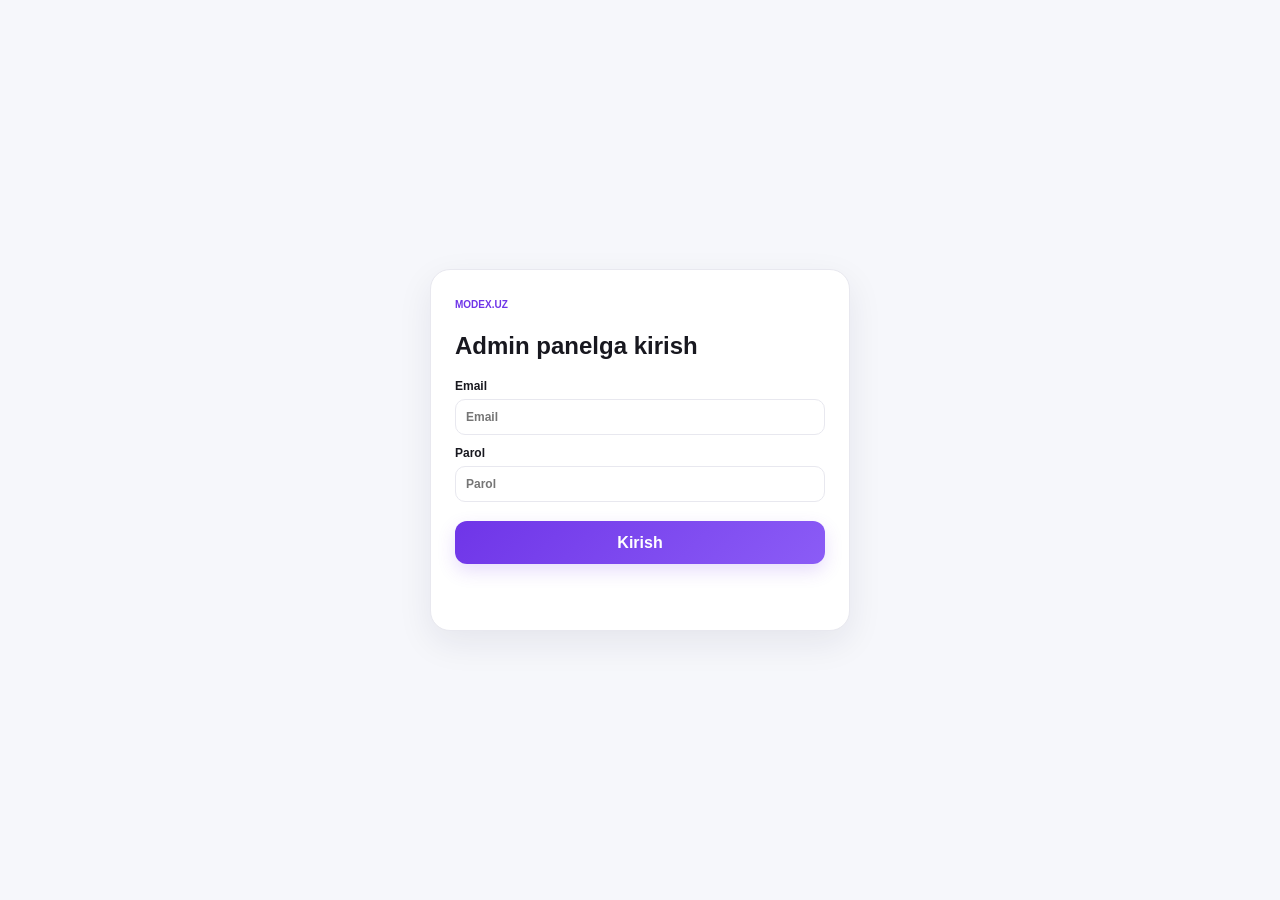
==== admin.html @ 1310eaa8 "Update admin.html" ====
<!doctype html>
<html lang="uz">

<head>
  <meta charset="utf-8">

  <meta
    name="viewport"
    content="width=device-width, initial-scale=1"
  >

  <title>MODEX.UZ — Admin Panel</title>

  <link
    rel="stylesheet"
    href="./style.css?v=20260814-1715"
  >
</head>


<body>

<!-- =====================================
     LOGIN
===================================== -->

<section
  id="loginView"
  class="login-wrap"
>

  <div class="login-box">

    <span class="market-category">
      MODEX.UZ
    </span>

    <h2>
      Admin panelga kirish
    </h2>


    <form id="loginForm">

      <label>
        Email

        <input
          id="email"
          type="email"
          autocomplete="email"
          placeholder="Email"
          required
        >
      </label>


      <label>
        Parol

        <input
          id="password"
          type="password"
          autocomplete="current-password"
          placeholder="Parol"
          required
        >
      </label>


      <button
        type="submit"
        class="main-btn full-btn"
      >
        Kirish
      </button>


      <p
        id="loginMessage"
        class="form-message"
      ></p>

    </form>

  </div>

</section>


<!-- =====================================
     ADMIN PANEL
===================================== -->

<section
  id="adminView"
  class="hidden"
>

  <div class="admin-shell">


    <!-- HEADER -->

    <div class="admin-head">

      <div>

        <span class="market-category">
          MODEX.UZ
        </span>

        <h1>
          Admin Panel
        </h1>

        <p id="adminEmail"></p>

      </div>


      <div class="admin-top-actions">

        <a
          href="./index.html"
          class="small-btn"
        >
          🏠 Sayt
        </a>


        <a
          href="./settings.html"
          class="small-btn"
        >
          ⚙️ Sozlamalar
        </a>


        <a
          href="./operator.html"
          class="small-btn"
        >
          👨‍💻 Operator
        </a>


        <button
          id="refreshAdminBtn"
          class="small-btn"
          type="button"
        >
          🔄 Yangilash
        </button>


        <button
          id="logoutBtn"
          class="small-btn"
          type="button"
        >
          Chiqish
        </button>

      </div>

    </div>


    <!-- =====================================
         ASOSIY STATISTIKA
    ===================================== -->

    <div class="stats-row">

      <div class="stat">

        <span>
          Mahsulotlar
        </span>

        <b id="aProducts">
          0
        </b>

      </div>


      <div class="stat">

        <span>
          Buyurtmalar
        </span>

        <b id="aOrders">
          0
        </b>

      </div>


      <div class="stat stat-danger">

        <span>
          Yangi
        </span>

        <b id="aNew">
          0
        </b>

      </div>


      <div class="stat">

        <span>
          Operatorlar
        </span>

        <b id="aOperators">
          0
        </b>

      </div>

    </div>


    <!-- =====================================
         BUYURTMA STATISTIKASI
    ===================================== -->

    <div class="admin-order-stats">

      <article class="order-stat-card">

        <span>
          📅 Bugungi
        </span>

        <strong id="todayOrdersCount">
          0
        </strong>

      </article>


      <article class="order-stat-card danger">

        <span>
          🔴 Yangi
        </span>

        <strong id="newOrdersCount">
          0
        </strong>

      </article>


      <article class="order-stat-card warning">

        <span>
          🟠 Gaplashildi
        </span>

        <strong id="talkedOrdersCount">
          0
        </strong>

      </article>


      <article class="order-stat-card info">

        <span>
          🔵 Tasdiqlandi
        </span>

        <strong id="confirmedOrdersCount">
          0
        </strong>

      </article>


      <article class="order-stat-card purple">

        <span>
          🟣 Yetkazishda
        </span>

        <strong id="deliveryOrdersCount">
          0
        </strong>

      </article>


      <article class="order-stat-card success">

        <span>
          🟢 Yakunlandi
        </span>

        <strong id="doneOrdersCount">
          0
        </strong>

      </article>

    </div>


    <!-- =====================================
         PRODUCT + OPERATOR
    ===================================== -->

    <div class="admin-grid">


      <!-- PRODUCT -->

      <section class="panel">

        <div class="panel-title">

          <div>

            <span class="market-category">
              KATALOG
            </span>

            <h2 id="productFormTitle">
              Mahsulot qo‘shish
            </h2>

          </div>

        </div>


        <form
          id="productForm"
          class="admin-form"
        >

          <input
            id="editProductId"
            type="hidden"
          >


          <label>
            Mahsulot nomi

            <input
              id="pName"
              type="text"
              required
              placeholder="Mahsulot nomi"
            >
          </label>


          <label>
            Kategoriya

            <input
              id="pCategory"
              type="text"
              required
              placeholder="Masalan: Bolalar kiyimi"
            >
          </label>


          <div class="admin-form-two">

            <label>
              Asosiy narx

              <input
                id="pPrice"
                type="number"
                min="0"
                required
                placeholder="199000"
              >
            </label>


            <label>
              Eski narx

              <input
                id="pOldPrice"
                type="number"
                min="0"
                placeholder="249000"
              >
            </label>

          </div>


          <div class="admin-form-two">

            <label>
              Chegirma %

              <input
                id="pDiscount"
                type="number"
                min="0"
                max="100"
                placeholder="20"
              >
            </label>


            <label>
              Omborda

              <input
                id="pStock"
                type="number"
                min="0"
                step="1"
                value="0"
                required
                placeholder="10"
              >
            </label>

          </div>


          <label>
            Tavsif

            <textarea
              id="pDesc"
              rows="5"
              placeholder="Mahsulot haqida..."
            ></textarea>
          </label>


          <label>
            Mahsulot rasmi

            <input
              id="pImage"
              type="file"
              accept="image/*"
            >
          </label>


          <div class="product-form-buttons">

            <button
              id="productSubmitBtn"
              type="submit"
              class="main-btn"
            >
              Mahsulot qo‘shish
            </button>


            <button
              id="cancelEditBtn"
              type="button"
              class="product-secondary-btn hidden"
            >
              Bekor qilish
            </button>

          </div>


          <p
            id="productMessage"
            class="form-message"
          ></p>

        </form>


        <div
          id="adminProducts"
          class="product-admin-list"
        ></div>

      </section>


      <!-- OPERATOR -->

      <section class="panel">

        <div class="panel-title">

          <div>

            <span class="market-category">
              XODIMLAR
            </span>

            <h2>
              Operatorlar
            </h2>

          </div>

        </div>


        <form
          id="operatorCreateForm"
          class="admin-form"
        >

          <label>
            Operator ismi

            <input
              id="opName"
              type="text"
              required
              placeholder="Operator ismi"
            >
          </label>


          <label>
            Email

            <input
              id="newOpEmail"
              type="email"
              required
              placeholder="operator@email.com"
            >
          </label>


          <label>
            Parol

            <input
              id="newOpPassword"
              type="password"
              minlength="6"
              required
              placeholder="Kamida 6 ta belgi"
            >
          </label>


          <button
            type="submit"
            class="main-btn"
          >
            Operator yaratish
          </button>


          <p
            id="operatorCreateMessage"
            class="form-message"
          ></p>

        </form>


        <div id="operatorsList"></div>

      </section>

    </div>


    <!-- =====================================
         BUYURTMALAR
    ===================================== -->

    <section class="panel wide-panel orders-panel">

      <div class="orders-panel-header">

        <div>

          <span class="market-category">
            BUYURTMALAR
          </span>

          <h2>
            Buyurtmalar boshqaruvi
          </h2>

        </div>


        <span
          id="visibleOrderCount"
          class="badge"
        >
          0 ta
        </span>

      </div>


      <!-- STATUS FILTER -->

      <div
        id="orderStatusFilters"
        class="order-status-filters"
      >

        <button
          class="order-filter-btn active"
          data-status="all"
          type="button"
        >
          Barchasi
        </button>


        <button
          class="order-filter-btn filter-new"
          data-status="new"
          type="button"
        >
          🔴 Yangi
        </button>


        <button
          class="order-filter-btn filter-talked"
          data-status="talked"
          type="button"
        >
          🟠 Gaplashildi
        </button>


        <button
          class="order-filter-btn filter-confirmed"
          data-status="confirmed"
          type="button"
        >
          🔵 Tasdiqlandi
        </button>


        <button
          class="order-filter-btn filter-delivery"
          data-status="delivery"
          type="button"
        >
          🟣 Yetkazishda
        </button>


        <button
          class="order-filter-btn filter-done"
          data-status="done"
          type="button"
        >
          🟢 Yakunlandi
        </button>


        <button
          class="order-filter-btn filter-cancelled"
          data-status="cancelled"
          type="button"
        >
          Bekor qilindi
        </button>

      </div>


      <!-- SEARCH -->

      <div class="admin-order-tools">

        <input
          id="adminOrderSearch"
          type="search"
          placeholder="Ism, telefon, mahsulot, rang, o‘lcham..."
        >


        <button
          id="clearOrderSearch"
          class="small-btn"
          type="button"
        >
          Tozalash
        </button>

      </div>


      <!-- DESKTOP TABLE -->

      <div class="table-wrap">

        <table class="orders-table">

          <thead>

            <tr>

              <th>ID</th>

              <th>Mijoz</th>

              <th>Telefon</th>

              <th>Mahsulot</th>

              <th>Soni</th>

              <th>O‘lcham</th>

              <th>Rang</th>

              <th>Status</th>

              <th>Amal</th>

            </tr>

          </thead>


          <tbody id="ordersBody"></tbody>

        </table>

      </div>


      <p
        id="ordersMessage"
        class="form-message"
      ></p>

    </section>


    <!-- MOBILE BUYURTMALAR -->

    <section
      id="mobileOrders"
      class="mobile-orders"
    ></section>


    <!-- =====================================
         SUPPORT
    ===================================== -->

    <section class="panel wide-panel">

      <div class="panel-title">

        <div>

          <span class="market-category">
            YORDAM
          </span>

          <h2>
            Yordam murojaatlari
          </h2>

        </div>

      </div>


      <div
        id="adminSupportList"
        class="support-list"
      ></div>

    </section>


  </div>

</section>


<!-- =====================================
     SCRIPT
===================================== -->

<script src="./config.js?v=20260814-1715"></script>

<script src="./admin.js?v=20260814-1715"></script>

</body>
</html>
---- style.css ----
:root{
  --bg:#f6f7fb;
  --panel:#ffffff;
  --text:#18181f;
  --muted:#747480;
  --line:#e8e8ef;

  --brand:#6f35e8;
  --brand2:#8b5cf6;
  --brandDark:#5627c7;
  --soft:#f2edff;

  --success:#16835a;
  --danger:#d6455d;
  --warning:#d97913;

  --radius:18px;
  --shadow:0 12px 35px rgba(30,25,60,.08);
  --shadowSmall:0 5px 18px rgba(30,25,60,.05);
}

*{
  box-sizing:border-box;
}

html{
  scroll-behavior:smooth;
}

body{
  margin:0;
  font-family:Inter,Arial,Helvetica,sans-serif;
  background:var(--bg);
  color:var(--text);
}

a{
  color:inherit;
  text-decoration:none;
}

button,
input,
select,
textarea{
  font:inherit;
}

button{
  cursor:pointer;
}

button:disabled{
  cursor:not-allowed;
  opacity:.55;
}

img{
  max-width:100%;
}

.hidden{
  display:none!important;
}


/* =========================
   HEADER
========================= */

.market-header{
  position:sticky;
  top:0;
  z-index:200;
  background:rgba(255,255,255,.96);
  backdrop-filter:blur(15px);
  border-bottom:1px solid var(--line);
}

.header-inner{
  max-width:1280px;
  margin:auto;
  padding:10px 20px;
  display:grid;
  grid-template-columns:auto auto 1fr auto;
  align-items:center;
  gap:12px;
}

.brand{
  display:flex;
  align-items:center;
  gap:6px;
  white-space:nowrap;
}

.brand-mini{
  font-size:8px;
  font-weight:700;
  color:#8b8b95;
  letter-spacing:.3px;
}

.brand-main{
  font-size:25px;
  font-weight:950;
  letter-spacing:-1.2px;
}

.brand-uz{
  color:var(--brand);
}

.catalog-btn{
  min-height:45px;
  padding:0 16px;
  border:0;
  border-radius:13px;
  background:var(--soft);
  color:var(--brand);
  font-weight:900;
}

.catalog-btn:hover{
  background:#e8dfff;
}

.header-search{
  height:47px;
  display:flex;
  align-items:center;
  overflow:hidden;
  border:1px solid var(--line);
  border-radius:14px;
  background:#f8f8fb;
}

.header-search:focus-within{
  border-color:#bfa8fa;
  box-shadow:0 0 0 4px rgba(111,53,232,.08);
}

.header-search input{
  flex:1;
  height:100%;
  padding:0 15px;
  border:0;
  outline:0;
  background:transparent;
}

.header-search button{
  width:52px;
  height:100%;
  border:0;
  background:transparent;
}

.header-buttons{
  display:flex;
  gap:5px;
}

.header-btn{
  min-height:44px;
  padding:7px 10px;
  display:flex;
  align-items:center;
  gap:5px;
  border:0;
  border-radius:12px;
  background:transparent;
  font-weight:750;
}

.header-btn:hover{
  background:#f3f2f8;
}

.header-btn b{
  min-width:19px;
  height:19px;
  display:grid;
  place-items:center;
  border-radius:50%;
  background:var(--brand);
  color:#fff;
  font-size:10px;
}

.mobile-search{
  display:none;
}


/* =========================
   MAIN
========================= */

main{
  max-width:1280px;
  margin:auto;
  padding:24px 20px 80px;
}


/* =========================
   HERO
========================= */

.market-hero{
  display:grid;
  grid-template-columns:2fr .8fr;
  gap:16px;
}

.hero-main{
  min-height:360px;
  padding:44px;
  position:relative;
  overflow:hidden;
  display:flex;
  align-items:center;
  border-radius:28px;
  color:#fff;
  background:
    radial-gradient(circle at 85% 15%,rgba(255,255,255,.2),transparent 25%),
    linear-gradient(135deg,#6632df,#8c5cf6);
  box-shadow:var(--shadow);
}

.hero-main::after{
  content:"";
  position:absolute;
  right:-80px;
  bottom:-100px;
  width:250px;
  height:250px;
  border-radius:50%;
  border:1px solid rgba(255,255,255,.2);
  box-shadow:
    0 0 0 35px rgba(255,255,255,.04),
    0 0 0 75px rgba(255,255,255,.02);
}

.hero-text{
  max-width:680px;
  position:relative;
  z-index:2;
}

.hero-label{
  display:inline-block;
  padding:7px 10px;
  border:1px solid rgba(255,255,255,.2);
  border-radius:999px;
  background:rgba(255,255,255,.13);
  font-size:10px;
  font-weight:900;
  letter-spacing:1.4px;
}

.hero-text h1{
  margin:16px 0 15px;
  font-size:clamp(40px,5vw,68px);
  line-height:1;
  letter-spacing:-2px;
}

.hero-text p{
  max-width:590px;
  font-size:16px;
  line-height:1.6;
  color:#eee9ff;
}

.hero-button{
  display:inline-flex;
  align-items:center;
  justify-content:center;
  min-height:48px;
  margin-top:8px;
  padding:0 20px;
  border-radius:13px;
  background:#fff;
  color:var(--brand);
  font-weight:900;
}

.hero-side{
  min-height:360px;
  padding:26px;
  display:flex;
  flex-direction:column;
  justify-content:flex-end;
  border:1px solid var(--line);
  border-radius:28px;
  background:#fff;
  box-shadow:var(--shadowSmall);
}

.hero-side>span{
  margin-bottom:auto;
  color:var(--brand);
  font-size:10px;
  font-weight:900;
  letter-spacing:1.4px;
}

.hero-side strong{
  font-size:28px;
  line-height:1.1;
}

.hero-side p{
  color:var(--muted);
  line-height:1.5;
}


/* =========================
   SECTIONS
========================= */

.market-section{
  padding-top:44px;
}

.section-title{
  margin-bottom:17px;
  display:flex;
  align-items:center;
  justify-content:space-between;
  gap:10px;
}

.section-title h2{
  margin:0;
  font-size:30px;
  letter-spacing:-1px;
}

.text-btn{
  border:0;
  background:transparent;
  color:var(--brand);
  font-weight:900;
}

.product-count{
  color:var(--muted);
  font-size:13px;
}


/* =========================
   CATEGORIES
========================= */

.category-grid{
  display:grid;
  grid-template-columns:repeat(6,1fr);
  gap:11px;
}

.category-card{
  min-height:112px;
  padding:15px;
  display:flex;
  flex-direction:column;
  justify-content:space-between;
  align-items:flex-start;
  border:1px solid var(--line);
  border-radius:17px;
  background:#fff;
  box-shadow:var(--shadowSmall);
  transition:.2s;
}

.category-card:hover{
  transform:translateY(-3px);
  border-color:#d7c8fa;
}

.category-icon{
  width:42px;
  height:42px;
  display:grid;
  place-items:center;
  border-radius:12px;
  background:var(--soft);
  font-size:20px;
}

.category-card strong{
  font-size:13px;
}


/* =========================
   FILTER
========================= */

.filter-section{
  padding-top:22px;
}

.filter-row{
  display:flex;
  flex-wrap:wrap;
  gap:9px;
}

.filter-row select{
  min-height:43px;
  padding:0 14px;
  border:1px solid var(--line);
  border-radius:12px;
  background:#fff;
  outline:none;
}


/* =========================
   PRODUCT CARDS
========================= */

.market-products{
  display:grid;
  grid-template-columns:repeat(5,1fr);
  gap:14px;
}

.market-product-card{
  min-width:0;
  overflow:hidden;
  border:1px solid var(--line);
  border-radius:18px;
  background:#fff;
  box-shadow:var(--shadowSmall);
  transition:.22s;
}

.market-product-card:hover{
  transform:translateY(-4px);
  box-shadow:var(--shadow);
}

.product-image-box{
  position:relative;
  overflow:hidden;
  background:#efeff3;
}

.product-image-box img{
  display:block;
  width:100%;
  aspect-ratio:3/4;
  object-fit:cover;
  transition:.3s;
}

.market-product-card:hover .product-image-box img{
  transform:scale(1.02);
}

.favorite-button{
  position:absolute;
  top:9px;
  right:9px;
  width:37px;
  height:37px;
  display:grid;
  place-items:center;
  border:1px solid rgba(230,230,235,.9);
  border-radius:50%;
  background:rgba(255,255,255,.94);
  font-size:20px;
  box-shadow:0 4px 12px rgba(0,0,0,.07);
}

.favorite-active{
  color:#da315d;
}

.market-product-info{
  padding:12px;
  display:flex;
  flex-direction:column;
  gap:7px;
}

.market-category{
  color:var(--brand);
  font-size:10px;
  font-weight:900;
  text-transform:uppercase;
}

.market-product-title{
  min-height:38px;
  font-size:14px;
  font-weight:700;
  line-height:1.35;
}

.market-description{
  min-height:31px;
  margin:0;
  color:var(--muted);
  font-size:11px;
  line-height:1.45;
}

.market-price{
  font-size:19px;
  font-weight:950;
}

.old-price{
  color:#96969f;
  font-size:12px;
  text-decoration:line-through;
}

.discount-badge{
  display:inline-flex;
  align-items:center;
  justify-content:center;
  width:max-content;
  padding:5px 8px;
  border-radius:999px;
  background:#ffedf2;
  color:#d92f5c;
  font-size:10px;
  font-weight:900;
}

.product-stock{
  min-height:17px;
}

.stock-available{
  color:var(--success);
}

.stock-low{
  color:var(--warning);
}

.stock-out{
  color:var(--danger);
}

.market-card-buttons{
  display:grid;
  grid-template-columns:1fr 43px;
  gap:7px;
}

.main-btn{
  min-height:43px;
  padding:0 14px;
  border:0;
  border-radius:12px;
  background:linear-gradient(135deg,var(--brand),var(--brand2));
  color:#fff;
  font-weight:900;
  box-shadow:0 7px 18px rgba(111,53,232,.17);
}

.main-btn:hover{
  background:linear-gradient(135deg,var(--brandDark),var(--brand));
}

.cart-circle{
  width:43px;
  height:43px;
  border:1px solid var(--line);
  border-radius:12px;
  background:#fff;
}

.cart-circle:hover{
  background:var(--soft);
}

.copy-product-link{
  min-height:34px;
  border:0;
  border-radius:10px;
  background:#f5f4f9;
  color:#64646d;
  font-size:11px;
}

.empty-state{
  padding:45px;
  text-align:center;
  color:var(--muted);
}


/* =========================
   ADVANTAGES
========================= */

.advantages{
  padding-top:50px;
  display:grid;
  grid-template-columns:repeat(4,1fr);
  gap:11px;
}

.advantages article{
  padding:18px;
  border:1px solid var(--line);
  border-radius:17px;
  background:#fff;
  box-shadow:var(--shadowSmall);
}

.adv-icon{
  width:42px;
  height:42px;
  margin-bottom:10px;
  display:grid;
  place-items:center;
  border-radius:12px;
  background:var(--soft);
  font-size:20px;
}

.advantages span{
  color:var(--muted);
  font-size:12px;
}


/* =========================
   SUPPORT
========================= */

.support-section{
  margin-top:50px;
  padding:35px;
  display:grid;
  grid-template-columns:1fr 1fr;
  gap:30px;
  border-radius:25px;
  background:
    radial-gradient(circle at 80% 20%,rgba(139,92,246,.22),transparent 30%),
    #18171f;
  color:#fff;
  box-shadow:var(--shadow);
}

.support-info>span{
  color:#cdbdff;
  font-size:10px;
  font-weight:900;
  letter-spacing:1.3px;
}

.support-info h2{
  margin:10px 0;
  font-size:38px;
}

.support-info p{
  color:#babac3;
  line-height:1.6;
}

.support-form{
  display:grid;
  gap:10px;
}

.support-form input,
.support-form textarea{
  width:100%;
  padding:12px;
  border:1px solid #3c3945;
  border-radius:12px;
  background:rgba(255,255,255,.06);
  color:#fff;
  outline:none;
}

.support-form textarea{
  min-height:110px;
  resize:vertical;
}


/* =========================
   FOOTER
========================= */

footer{
  max-width:1280px;
  margin:auto;
  padding:28px 20px 90px;
  display:flex;
  justify-content:space-between;
  gap:15px;
  border-top:1px solid var(--line);
  color:var(--muted);
  font-size:13px;
}


/* =========================
   DIALOG
========================= */

dialog{
  width:min(470px,calc(100% - 24px));
  padding:0;
  border:0;
  border-radius:21px;
  box-shadow:0 25px 70px rgba(0,0,0,.22);
}

dialog::backdrop{
  background:rgba(20,18,27,.55);
  backdrop-filter:blur(4px);
}

.order-modal{
  position:relative;
  padding:26px;
  background:#fff;
}

.modal-close{
  position:absolute;
  top:13px;
  right:13px;
  width:36px;
  height:36px;
  border:0;
  border-radius:50%;
  background:#f2f2f5;
  font-size:20px;
}

.modal-label{
  color:var(--brand);
  font-size:10px;
  font-weight:900;
  letter-spacing:1.3px;
}

.order-modal label{
  display:block;
  margin:10px 0;
  font-size:12px;
  font-weight:850;
}

.order-modal input{
  width:100%;
  min-height:44px;
  margin-top:6px;
  padding:0 12px;
  border:1px solid var(--line);
  border-radius:11px;
  outline:none;
}

.full-btn{
  width:100%;
  margin-top:8px;
}

.form-message{
  min-height:18px;
  font-size:12px;
  font-weight:750;
}

.success{
  color:var(--success);
}

.error{
  color:var(--danger);
}


/* =========================
   DRAWERS
========================= */

.drawer-overlay{
  position:fixed;
  inset:0;
  z-index:390;
  background:rgba(20,18,28,.4);
}

.market-drawer{
  position:fixed;
  top:0;
  right:0;
  z-index:400;
  width:min(420px,100%);
  height:100vh;
  padding:21px;
  overflow:auto;
  background:#fff;
  box-shadow:-20px 0 60px rgba(0,0,0,.14);
}

.drawer-header{
  margin-bottom:18px;
  display:flex;
  align-items:flex-start;
  justify-content:space-between;
}

.drawer-header h2{
  margin:4px 0 0;
}

.drawer-header span{
  color:var(--brand);
  font-size:10px;
  font-weight:900;
}

.drawer-close{
  width:38px;
  height:38px;
  border:0;
  border-radius:50%;
  background:#f2f2f5;
}

.drawer-product{
  padding:12px 0;
  display:grid;
  grid-template-columns:68px 1fr auto;
  gap:10px;
  border-bottom:1px solid var(--line);
}

.drawer-product img{
  width:68px;
  height:85px;
  object-fit:cover;
  border-radius:9px;
}

.drawer-product-info{
  display:flex;
  flex-direction:column;
  gap:6px;
}

.drawer-product-info span{
  color:var(--muted);
  font-size:12px;
}

.quantity-buttons{
  display:flex;
  align-items:center;
  gap:7px;
}

.quantity-buttons button,
.remove-cart,
.remove-favorite{
  min-width:30px;
  min-height:30px;
  border:1px solid var(--line);
  border-radius:8px;
  background:#fff;
}

.drawer-total{
  margin-top:18px;
  display:flex;
  justify-content:space-between;
  font-size:18px;
}

.drawer-open-product{
  color:var(--brand);
  font-size:12px;
  font-weight:900;
}

.drawer-empty{
  padding:30px 0;
  text-align:center;
  color:var(--muted);
}


/* =========================
   PRODUCT PAGE
========================= */

.product-page{
  display:grid;
  grid-template-columns:minmax(290px,420px) 1fr;
  gap:28px;
  align-items:start;
}

.product-page-image{
  width:100%;
  max-width:420px;
  padding:10px;
  border:1px solid var(--line);
  border-radius:20px;
  background:#fff;
  box-shadow:var(--shadowSmall);
}

.product-page-image img{
  display:block;
  width:100%;
  max-height:500px;
  aspect-ratio:3/4;
  object-fit:cover;
  border-radius:14px;
}

.product-page-info{
  padding:26px;
  border:1px solid var(--line);
  border-radius:20px;
  background:#fff;
  box-shadow:var(--shadowSmall);
}

.product-page-info h1{
  margin:8px 0 13px;
  font-size:clamp(27px,4vw,42px);
  line-height:1.08;
}

.product-page-price{
  margin:8px 0 15px;
  font-size:31px;
  font-weight:950;
}

.product-page-description{
  margin-bottom:20px;
  color:var(--muted);
  line-height:1.6;
}

.product-options{
  margin:20px 0;
  display:grid;
  grid-template-columns:1fr 1fr 110px;
  gap:10px;
}

.product-options label{
  font-size:12px;
  font-weight:850;
}

.product-options input{
  width:100%;
  min-height:44px;
  margin-top:6px;
  padding:0 12px;
  border:1px solid var(--line);
  border-radius:11px;
  outline:none;
}

.product-page-actions{
  display:grid;
  grid-template-columns:1.2fr 1fr;
  gap:9px;
}

.product-secondary-btn{
  min-height:45px;
  border:1px solid var(--line);
  border-radius:11px;
  background:#fff;
  font-weight:800;
}

.product-secondary-btn:hover{
  background:var(--soft);
}

.product-delivery-box{
  margin-top:22px;
  display:grid;
  gap:9px;
}

.product-delivery-box>div{
  padding:13px;
  display:flex;
  gap:11px;
  border:1px solid var(--line);
  border-radius:13px;
  background:#fafafd;
}

.product-delivery-box p{
  margin:4px 0 0;
  color:var(--muted);
  font-size:12px;
}

.mobile-product-bar{
  display:none;
}


/* =========================
   LOGIN
========================= */

.login-wrap{
  min-height:100vh;
  display:grid;
  place-items:center;
  padding:20px;
}

.login-box{
  width:min(420px,100%);
  padding:24px;
  border:1px solid var(--line);
  border-radius:20px;
  background:#fff;
  box-shadow:var(--shadow);
}

.login-box label,
.admin-form label{
  display:block;
  margin-bottom:11px;
  font-size:12px;
  font-weight:800;
}

.login-box input,
.admin-form input,
.admin-form textarea,
.admin-form select{
  width:100%;
  margin-top:6px;
  padding:10px;
  border:1px solid var(--line);
  border-radius:10px;
  background:#fff;
}


/* =========================
   ADMIN GENERAL
========================= */

.admin-shell{
  max-width:1380px;
  margin:auto;
  padding:26px 20px 80px;
}

.admin-head{
  display:flex;
  align-items:center;
  justify-content:space-between;
  gap:20px;
  padding:18px 20px;
  margin-bottom:16px;
  border:1px solid var(--line);
  border-radius:20px;
  background:#fff;
  box-shadow:var(--shadowSmall);
}

.admin-head h1{
  margin:4px 0;
  font-size:30px;
}

.admin-head p{
  margin:0;
  color:var(--muted);
  font-size:12px;
}

.admin-top-actions{
  display:flex;
  flex-wrap:wrap;
  gap:8px;
}

.small-btn{
  display:inline-flex;
  align-items:center;
  justify-content:center;
  min-height:36px;
  padding:6px 10px;
  border:1px solid var(--line);
  border-radius:9px;
  background:#fff;
  color:var(--text);
}

.admin-top-actions .small-btn{
  min-height:40px;
  padding:0 13px;
  border-radius:11px;
  font-weight:800;
  transition:.2s;
}

.admin-top-actions .small-btn:hover{
  transform:translateY(-1px);
  background:var(--soft);
  border-color:#d7c8fa;
}


/* =========================
   ADMIN STATS
========================= */

.stats-row{
  display:grid;
  grid-template-columns:repeat(4,1fr);
  gap:12px;
  margin:16px 0;
}

.stat{
  min-height:100px;
  padding:18px;
  display:flex;
  flex-direction:column;
  justify-content:space-between;
  border:1px solid var(--line);
  border-radius:17px;
  background:#fff;
  box-shadow:var(--shadowSmall);
}

.stat span{
  color:var(--muted);
  font-size:12px;
  font-weight:700;
}

.stat b{
  font-size:32px;
  line-height:1;
}

.stat-danger{
  background:#fff8f8;
  border-color:#ffdada;
}

.stat-danger b{
  color:#d83c4e;
}


/* =========================
   ORDER STAT CARDS
========================= */

.admin-order-stats{
  display:grid;
  grid-template-columns:repeat(6,1fr);
  gap:10px;
  margin:14px 0 22px;
}

.order-stat-card{
  min-height:94px;
  padding:15px;
  display:flex;
  flex-direction:column;
  justify-content:space-between;
  border:1px solid var(--line);
  border-radius:16px;
  background:#fff;
  box-shadow:var(--shadowSmall);
}

.order-stat-card span{
  font-size:11px;
  color:var(--muted);
  font-weight:800;
}

.order-stat-card strong{
  font-size:27px;
}

.order-stat-card.danger{
  background:#fff6f7;
  border-color:#ffd8dc;
}

.order-stat-card.warning{
  background:#fffaf1;
  border-color:#ffe0aa;
}

.order-stat-card.info{
  background:#f5f9ff;
  border-color:#d6e6ff;
}

.order-stat-card.purple{
  background:#f8f5ff;
  border-color:#e3d9ff;
}

.order-stat-card.success{
  background:#f3fbf7;
  border-color:#caecd9;
}


/* =========================
   ADMIN PANELS
========================= */

.panel{
  padding:20px;
  border:1px solid var(--line);
  border-radius:19px;
  background:#fff;
  box-shadow:var(--shadowSmall);
}

.panel-title{
  display:flex;
  align-items:center;
  justify-content:space-between;
  margin-bottom:18px;
}

.panel-title h2{
  margin:4px 0 0;
}

.admin-grid{
  display:grid;
  grid-template-columns:1.15fr .85fr;
  gap:16px;
}

.admin-form-two{
  display:grid;
  grid-template-columns:1fr 1fr;
  gap:10px;
}

.admin-form input,
.admin-form textarea,
.admin-form select{
  transition:.2s;
}

.admin-form input:focus,
.admin-form textarea:focus,
.admin-form select:focus{
  outline:none;
  border-color:#bfa8fa;
  box-shadow:0 0 0 4px rgba(111,53,232,.07);
}

.product-form-buttons{
  display:flex;
  gap:8px;
  margin-top:6px;
}

.product-form-buttons .main-btn{
  flex:1;
}


/* =========================
   ADMIN PRODUCT LIST
========================= */

.product-admin-list{
  margin-top:16px;
  display:grid;
  gap:8px;
}

.product-admin-item{
  padding:10px;
  display:grid;
  grid-template-columns:62px 1fr auto;
  gap:9px;
  align-items:center;
  border:1px solid var(--line);
  border-radius:14px;
  background:#fcfcfe;
  transition:.2s;
}

.product-admin-item:hover{
  background:#fff;
  box-shadow:var(--shadowSmall);
}

.product-admin-item img{
  width:62px;
  height:78px;
  object-fit:cover;
  border-radius:10px;
}

.product-admin-info{
  min-width:0;
}

.product-admin-info strong{
  display:block;
  margin-bottom:3px;
}

.product-admin-info span{
  display:block;
  margin-top:3px;
  color:var(--muted);
  font-size:10px;
}

.product-admin-actions{
  min-width:130px;
  display:flex;
  flex-direction:column;
  gap:5px;
}

.product-admin-actions .small-btn{
  width:100%;
  font-size:11px;
}


/* =========================
   ORDERS PANEL
========================= */

.wide-panel{
  margin-top:18px;
}

.orders-panel-header{
  display:flex;
  align-items:center;
  justify-content:space-between;
  gap:15px;
  margin-bottom:16px;
}

.orders-panel-header h2{
  margin:4px 0 0;
}

.order-status-filters{
  display:flex;
  gap:7px;
  overflow-x:auto;
  padding-bottom:5px;
  margin-bottom:12px;
  scrollbar-width:none;
}

.order-status-filters::-webkit-scrollbar{
  display:none;
}

.order-filter-btn{
  min-height:38px;
  padding:0 13px;
  flex:0 0 auto;
  border:1px solid var(--line);
  border-radius:999px;
  background:#fff;
  color:#62626c;
  font-size:11px;
  font-weight:850;
  transition:.2s;
}

.order-filter-btn:hover{
  transform:translateY(-1px);
}

.order-filter-btn.active{
  background:#18181f;
  color:#fff;
  border-color:#18181f;
}

.filter-new{
  color:#d63c4d;
}

.filter-talked{
  color:#c9780d;
}

.filter-confirmed{
  color:#3171d6;
}

.filter-delivery{
  color:#7040d5;
}

.filter-done{
  color:#16835a;
}

.filter-cancelled{
  color:#777;
}

.admin-order-tools{
  display:flex;
  gap:9px;
  margin-bottom:14px;
}

.admin-order-tools input{
  flex:1;
  min-width:0;
  height:44px;
  padding:0 14px;
  border:1px solid var(--line);
  border-radius:12px;
  background:#fafafd;
  outline:none;
}

.admin-order-tools input:focus{
  border-color:#bfa8fa;
  box-shadow:0 0 0 4px rgba(111,53,232,.07);
}


/* =========================
   TABLE
========================= */

.table-wrap{
  overflow:auto;
}

table{
  width:100%;
  border-collapse:collapse;
  font-size:12px;
}

.orders-table{
  min-width:980px;
}

th,
td{
  padding:10px;
  border-bottom:1px solid var(--line);
  text-align:left;
  white-space:nowrap;
}

.orders-table th{
  background:#fafafd;
  font-size:10px;
  text-transform:uppercase;
  letter-spacing:.04em;
  color:#777;
}

.orders-table td{
  vertical-align:middle;
}

.order-row{
  transition:.2s;
}

.order-row:hover{
  background:#fafafd;
}

.order-row.status-new{
  background:#fff6f7;
}

.order-row.status-new:hover{
  background:#ffedef;
}

.order-row.status-talked{
  background:#fffaf0;
}

.order-row.status-talked:hover{
  background:#fff3d9;
}

.order-row.status-confirmed{
  background:#f5f9ff;
}

.order-row.status-delivery{
  background:#faf7ff;
}

.order-row.status-done{
  background:#f3fbf7;
}

.order-row.status-cancelled{
  opacity:.66;
  background:#f5f5f6;
}


/* =========================
   STATUS SELECT
========================= */

.order-status-select{
  min-height:38px;
  padding:0 9px;
  border:1px solid var(--line);
  border-radius:10px;
  background:#fff;
  font-size:11px;
  font-weight:850;
  outline:none;
}

.order-status-select.status-new{
  color:#cf3749;
  border-color:#ffd0d5;
  background:#fff8f8;
}

.order-status-select.status-talked{
  color:#bc710c;
  border-color:#f7da9f;
  background:#fffaf1;
}

.order-status-select.status-confirmed{
  color:#286acb;
  border-color:#ccddfa;
  background:#f6f9ff;
}

.order-status-select.status-delivery{
  color:#6840c7;
  border-color:#ded3fa;
  background:#f9f6ff;
}

.order-status-select.status-done{
  color:#16835a;
  border-color:#c7ead6;
  background:#f4fbf7;
}

.order-status-select.status-cancelled{
  color:#777;
  background:#f4f4f5;
}

.order-actions{
  display:flex;
  gap:5px;
  align-items:center;
}

.call-order-btn{
  color:#16835a;
  font-weight:900;
}

.quick-talked-btn{
  color:#b96d09;
  background:#fff8e8;
  border-color:#f1d49a;
}

.order-phone-link{
  display:inline-flex;
  align-items:center;
  gap:4px;
  color:#16835a;
  font-weight:850;
}

.order-phone-link:hover{
  text-decoration:underline;
}


/* =========================
   BADGE
========================= */

.badge{
  display:inline-flex;
  padding:5px 8px;
  border-radius:999px;
  background:#eeeef2;
  font-size:10px;
  font-weight:800;
}


/* =========================
   OPERATOR / SUPPORT
========================= */

.support-list{
  display:grid;
  gap:8px;
}

.support-item{
  padding:11px;
  display:flex;
  justify-content:space-between;
  gap:10px;
  border:1px solid var(--line);
  border-radius:10px;
}


/* =========================
   MOBILE ORDERS
========================= */

.mobile-orders{
  display:none;
}

.mobile-order-card{
  padding:14px;
  border:1px solid var(--line);
  border-radius:17px;
  background:#fff;
  box-shadow:var(--shadowSmall);
}

.mobile-order-card.status-new{
  border-color:#ffcbd2;
  background:#fff7f8;
}

.mobile-order-card.status-talked{
  border-color:#f2d49a;
  background:#fffaf0;
}

.mobile-order-card.status-confirmed{
  border-color:#cdddf7;
  background:#f6f9ff;
}

.mobile-order-card.status-delivery{
  border-color:#ddd0fb;
  background:#faf7ff;
}

.mobile-order-card.status-done{
  border-color:#c7e9d5;
  background:#f4fbf7;
}

.mobile-order-card.status-cancelled{
  opacity:.7;
}

.mobile-order-top{
  display:flex;
  align-items:flex-start;
  justify-content:space-between;
  gap:10px;
  margin-bottom:12px;
}

.mobile-order-top>div{
  display:flex;
  flex-direction:column;
  gap:2px;
}

.mobile-order-id{
  color:var(--muted);
  font-size:10px;
  font-weight:800;
}

.mobile-status-badge{
  padding:6px 9px;
  border-radius:999px;
  background:#f2f2f5;
  font-size:10px;
  font-weight:900;
  white-space:nowrap;
}

.mobile-status-badge.status-new{
  color:#d63d4e;
  background:#ffe9ec;
}

.mobile-status-badge.status-talked{
  color:#b96d09;
  background:#fff0cf;
}

.mobile-status-badge.status-confirmed{
  color:#2c6bc8;
  background:#e8f1ff;
}

.mobile-status-badge.status-delivery{
  color:#6940c7;
  background:#eee7ff;
}

.mobile-status-badge.status-done{
  color:#16835a;
  background:#e3f6eb;
}

.mobile-order-product{
  display:flex;
  flex-direction:column;
  gap:4px;
  margin-bottom:10px;
}

.mobile-order-product span,
.mobile-order-grid span{
  color:var(--muted);
  font-size:9px;
}

.mobile-order-grid{
  display:grid;
  grid-template-columns:repeat(3,1fr);
  gap:7px;
  margin-bottom:10px;
}

.mobile-order-grid>div{
  padding:9px;
  display:flex;
  flex-direction:column;
  gap:3px;
  border:1px solid var(--line);
  border-radius:10px;
  background:rgba(255,255,255,.7);
}

.mobile-order-phone{
  min-height:42px;
  margin-bottom:9px;
  display:flex;
  align-items:center;
  justify-content:center;
  border-radius:11px;
  background:#eaf8f1;
  color:#16835a;
  font-weight:900;
}

.mobile-status-select{
  width:100%;
  min-height:42px;
}

.mobile-order-date{
  display:block;
  margin-top:9px;
  color:var(--muted);
  font-size:9px;
}


/* =========================
   MOBILE BOTTOM NAV
========================= */

.mobile-bottom-nav{
  display:none;
}


/* =========================
   TABLET
========================= */

@media(max-width:1150px){

  .admin-order-stats{
    grid-template-columns:repeat(3,1fr);
  }

  .admin-grid{
    grid-template-columns:1fr;
  }

}

@media(max-width:1000px){

  .header-inner{
    grid-template-columns:auto 1fr auto;
  }

  .catalog-btn{
    display:none;
  }

  .market-products{
    grid-template-columns:repeat(4,1fr);
  }

  .category-grid{
    grid-template-columns:repeat(4,1fr);
  }

  .market-hero{
    grid-template-columns:1fr;
  }

  .hero-side{
    min-height:190px;
  }

  .advantages{
    grid-template-columns:repeat(2,1fr);
  }

}


/* =========================
   MOBILE
========================= */

@media(max-width:700px){

  body{
    padding-bottom:68px;
  }

  .header-inner{
    min-height:58px;
    padding:7px 10px;
    display:flex;
    justify-content:space-between;
  }

  .brand{
    gap:5px;
  }

  .brand-mini{
    font-size:7px;
  }

  .brand-main{
    font-size:20px;
  }

  .header-search{
    display:none;
  }

  .header-btn span{
    display:none;
  }

  .header-btn{
    padding:6px 7px;
  }

  .mobile-search{
    display:flex;
    padding:7px 10px 9px;
    background:#fff;
  }

  .mobile-search input{
    flex:1;
    min-width:0;
    min-height:43px;
    padding:0 12px;
    border:1px solid var(--line);
    border-radius:12px 0 0 12px;
    background:#f8f8fb;
    outline:none;
  }

  .mobile-search button{
    width:48px;
    border:0;
    border-radius:0 12px 12px 0;
    background:var(--soft);
  }

  main{
    padding:11px 9px 50px;
  }

  .hero-main{
    min-height:275px;
    padding:25px 18px;
    border-radius:20px;
  }

  .hero-text h1{
    font-size:36px;
  }

  .hero-text p{
    font-size:13px;
  }

  .hero-side{
    display:none;
  }

  .market-section{
    padding-top:32px;
  }

  .section-title h2{
    font-size:23px;
  }

  .category-grid{
    display:flex;
    gap:8px;
    overflow-x:auto;
    padding-bottom:5px;
    scrollbar-width:none;
  }

  .category-grid::-webkit-scrollbar{
    display:none;
  }

  .category-card{
    flex:0 0 125px;
    min-height:95px;
    border-radius:15px;
  }

  .filter-row{
    display:grid;
    grid-template-columns:1fr 1fr;
  }

  .market-products{
    grid-template-columns:repeat(2,1fr);
    gap:8px;
  }

  .market-product-card{
    border-radius:14px;
  }

  .favorite-button{
    width:33px;
    height:33px;
    font-size:18px;
  }

  .market-product-info{
    padding:9px;
  }

  .market-product-title{
    min-height:32px;
    font-size:12px;
  }

  .market-description{
    display:none;
  }

  .market-price{
    font-size:16px;
  }

  .old-price{
    font-size:10px;
  }

  .product-stock{
    font-size:10px!important;
  }

  .market-card-buttons{
    grid-template-columns:1fr 37px;
  }

  .main-btn{
    min-height:39px;
    padding:0 8px;
    font-size:11px;
  }

  .cart-circle{
    width:37px;
    height:39px;
  }

  .copy-product-link{
    min-height:31px;
    font-size:9px;
  }

  .advantages{
    grid-template-columns:1fr 1fr;
    gap:7px;
  }

  .advantages article{
    padding:13px;
  }

  .support-section{
    margin-top:34px;
    padding:20px;
    grid-template-columns:1fr;
    border-radius:19px;
  }

  .support-info h2{
    font-size:29px;
  }

  footer{
    padding:22px 10px 85px;
    flex-direction:column;
  }


  /* PRODUCT MOBILE */

  .product-page{
    display:block;
  }

  .product-page-image{
    max-width:100%;
    margin-bottom:10px;
    padding:7px;
    border-radius:17px;
  }

  .product-page-image img{
    max-height:410px;
    border-radius:12px;
  }

  .product-page-info{
    padding:16px 14px;
    border-radius:17px;
  }

  .product-page-info h1{
    font-size:26px;
  }

  .product-page-price{
    font-size:24px;
  }

  .product-options{
    grid-template-columns:1fr 1fr;
  }

  .product-options label:last-child{
    grid-column:1/-1;
  }

  .product-page-actions{
    grid-template-columns:1fr 1fr;
  }

  .product-page-actions .main-btn{
    grid-column:1/-1;
  }

  .product-delivery-box{
    margin-bottom:70px;
  }

  .mobile-product-bar{
    position:fixed;
    left:0;
    right:0;
    bottom:0;
    z-index:360;
    min-height:66px;
    padding:7px 10px;
    display:grid;
    grid-template-columns:1fr 145px;
    gap:8px;
    align-items:center;
    border-top:1px solid var(--line);
    background:rgba(255,255,255,.98);
    box-shadow:0 -7px 25px rgba(30,30,60,.08);
  }

  .mobile-product-bar>div{
    display:flex;
    flex-direction:column;
  }

  .mobile-product-bar span{
    color:var(--muted);
    font-size:9px;
  }

  .mobile-product-bar strong{
    font-size:16px;
  }


  /* MOBILE NAV */

  .mobile-bottom-nav{
    position:fixed;
    left:0;
    right:0;
    bottom:0;
    z-index:350;
    height:64px;
    display:grid;
    grid-template-columns:repeat(4,1fr);
    border-top:1px solid var(--line);
    background:rgba(255,255,255,.98);
    box-shadow:0 -7px 24px rgba(30,30,60,.07);
  }

  .mobile-nav-item{
    border:0;
    background:transparent;
    display:flex;
    flex-direction:column;
    align-items:center;
    justify-content:center;
    color:#83838d;
  }

  .mobile-nav-item span{
    font-size:19px;
  }

  .mobile-nav-item small{
    font-size:9px;
  }

  .mobile-nav-item.active{
    color:var(--brand);
  }


  /* ADMIN MOBILE */

  .admin-shell{
    padding:10px 8px 70px;
  }

  .admin-head{
    padding:15px;
    flex-direction:column;
    align-items:flex-start;
    border-radius:16px;
  }

  .admin-head h1{
    font-size:25px;
  }

  .admin-top-actions{
    width:100%;
    display:grid;
    grid-template-columns:1fr 1fr;
  }

  .stats-row{
    grid-template-columns:1fr 1fr;
    gap:8px;
  }

  .stat{
    min-height:88px;
    padding:13px;
  }

  .stat b{
    font-size:27px;
  }

  .admin-order-stats{
    grid-template-columns:1fr 1fr;
    gap:7px;
  }

  .order-stat-card{
    min-height:82px;
    padding:12px;
  }

  .order-stat-card strong{
    font-size:23px;
  }

  .panel{
    padding:14px;
    border-radius:16px;
  }

  .admin-form-two{
    grid-template-columns:1fr;
  }

  .orders-panel .table-wrap{
    display:none;
  }

  .mobile-orders{
    display:grid;
    gap:9px;
    margin-top:10px;
  }

  .admin-order-tools{
    display:grid;
    grid-template-columns:1fr auto;
  }

  .product-admin-item{
    grid-template-columns:56px 1fr;
  }

  .product-admin-actions{
    grid-column:1/-1;
    min-width:0;
    display:grid;
    grid-template-columns:repeat(3,1fr);
  }

  .product-admin-actions .small-btn{
    min-width:0;
    padding:5px;
    font-size:9px;
  }

  .support-item{
    flex-direction:column;
  }

}
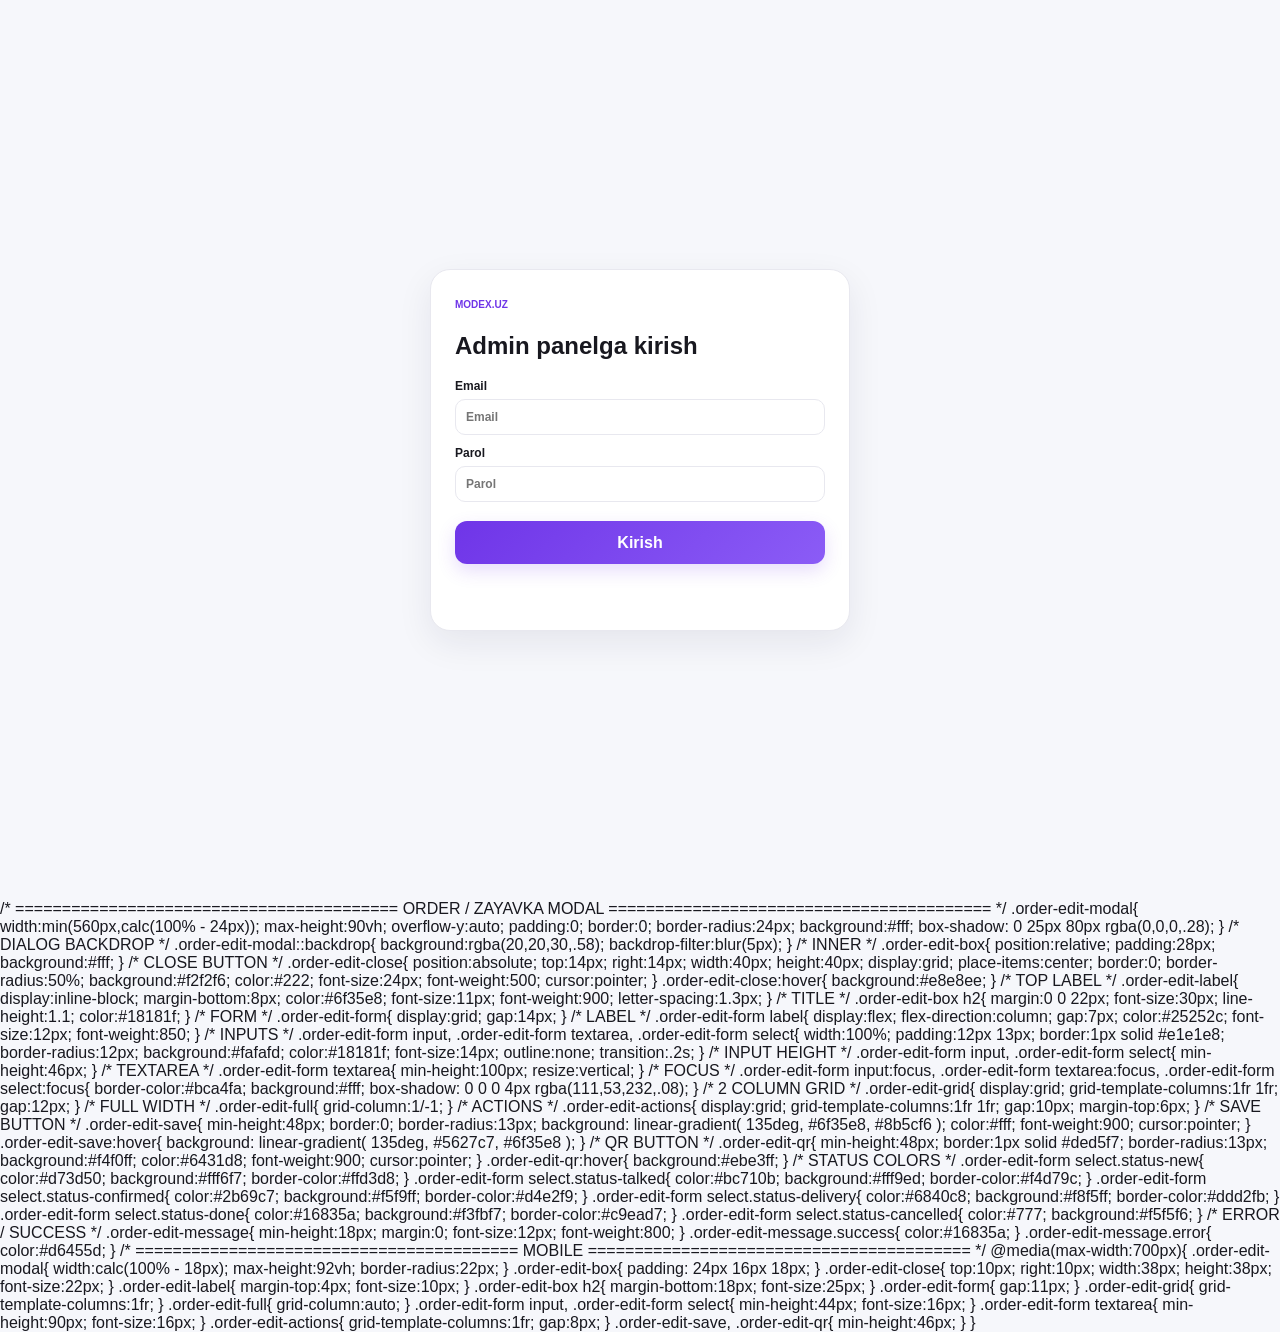
==== commit 6d677438: "Add styles for order edit modal in admin.html" ====
--- a/admin.html
+++ b/admin.html
@@ -810,3 +810,438 @@
 
 </body>
 </html>
+/* =========================================
+   ORDER / ZAYAVKA MODAL
+========================================= */
+
+.order-edit-modal{
+  width:min(560px,calc(100% - 24px));
+  max-height:90vh;
+  overflow-y:auto;
+
+  padding:0;
+
+  border:0;
+  border-radius:24px;
+
+  background:#fff;
+
+  box-shadow:
+    0 25px 80px rgba(0,0,0,.28);
+}
+
+
+/* DIALOG BACKDROP */
+
+.order-edit-modal::backdrop{
+  background:rgba(20,20,30,.58);
+  backdrop-filter:blur(5px);
+}
+
+
+/* INNER */
+
+.order-edit-box{
+  position:relative;
+
+  padding:28px;
+
+  background:#fff;
+}
+
+
+/* CLOSE BUTTON */
+
+.order-edit-close{
+  position:absolute;
+
+  top:14px;
+  right:14px;
+
+  width:40px;
+  height:40px;
+
+  display:grid;
+  place-items:center;
+
+  border:0;
+  border-radius:50%;
+
+  background:#f2f2f6;
+
+  color:#222;
+
+  font-size:24px;
+  font-weight:500;
+
+  cursor:pointer;
+}
+
+
+.order-edit-close:hover{
+  background:#e8e8ee;
+}
+
+
+/* TOP LABEL */
+
+.order-edit-label{
+  display:inline-block;
+
+  margin-bottom:8px;
+
+  color:#6f35e8;
+
+  font-size:11px;
+  font-weight:900;
+
+  letter-spacing:1.3px;
+}
+
+
+/* TITLE */
+
+.order-edit-box h2{
+  margin:0 0 22px;
+
+  font-size:30px;
+  line-height:1.1;
+
+  color:#18181f;
+}
+
+
+/* FORM */
+
+.order-edit-form{
+  display:grid;
+
+  gap:14px;
+}
+
+
+/* LABEL */
+
+.order-edit-form label{
+  display:flex;
+  flex-direction:column;
+
+  gap:7px;
+
+  color:#25252c;
+
+  font-size:12px;
+  font-weight:850;
+}
+
+
+/* INPUTS */
+
+.order-edit-form input,
+.order-edit-form textarea,
+.order-edit-form select{
+  width:100%;
+
+  padding:12px 13px;
+
+  border:1px solid #e1e1e8;
+  border-radius:12px;
+
+  background:#fafafd;
+
+  color:#18181f;
+
+  font-size:14px;
+
+  outline:none;
+
+  transition:.2s;
+}
+
+
+/* INPUT HEIGHT */
+
+.order-edit-form input,
+.order-edit-form select{
+  min-height:46px;
+}
+
+
+/* TEXTAREA */
+
+.order-edit-form textarea{
+  min-height:100px;
+
+  resize:vertical;
+}
+
+
+/* FOCUS */
+
+.order-edit-form input:focus,
+.order-edit-form textarea:focus,
+.order-edit-form select:focus{
+  border-color:#bca4fa;
+
+  background:#fff;
+
+  box-shadow:
+    0 0 0 4px rgba(111,53,232,.08);
+}
+
+
+/* 2 COLUMN GRID */
+
+.order-edit-grid{
+  display:grid;
+
+  grid-template-columns:1fr 1fr;
+
+  gap:12px;
+}
+
+
+/* FULL WIDTH */
+
+.order-edit-full{
+  grid-column:1/-1;
+}
+
+
+/* ACTIONS */
+
+.order-edit-actions{
+  display:grid;
+
+  grid-template-columns:1fr 1fr;
+
+  gap:10px;
+
+  margin-top:6px;
+}
+
+
+/* SAVE BUTTON */
+
+.order-edit-save{
+  min-height:48px;
+
+  border:0;
+  border-radius:13px;
+
+  background:
+    linear-gradient(
+      135deg,
+      #6f35e8,
+      #8b5cf6
+    );
+
+  color:#fff;
+
+  font-weight:900;
+
+  cursor:pointer;
+}
+
+
+.order-edit-save:hover{
+  background:
+    linear-gradient(
+      135deg,
+      #5627c7,
+      #6f35e8
+    );
+}
+
+
+/* QR BUTTON */
+
+.order-edit-qr{
+  min-height:48px;
+
+  border:1px solid #ded5f7;
+  border-radius:13px;
+
+  background:#f4f0ff;
+
+  color:#6431d8;
+
+  font-weight:900;
+
+  cursor:pointer;
+}
+
+
+.order-edit-qr:hover{
+  background:#ebe3ff;
+}
+
+
+/* STATUS COLORS */
+
+.order-edit-form select.status-new{
+  color:#d73d50;
+
+  background:#fff6f7;
+
+  border-color:#ffd3d8;
+}
+
+
+.order-edit-form select.status-talked{
+  color:#bc710b;
+
+  background:#fff9ed;
+
+  border-color:#f4d79c;
+}
+
+
+.order-edit-form select.status-confirmed{
+  color:#2b69c7;
+
+  background:#f5f9ff;
+
+  border-color:#d4e2f9;
+}
+
+
+.order-edit-form select.status-delivery{
+  color:#6840c8;
+
+  background:#f8f5ff;
+
+  border-color:#ddd2fb;
+}
+
+
+.order-edit-form select.status-done{
+  color:#16835a;
+
+  background:#f3fbf7;
+
+  border-color:#c9ead7;
+}
+
+
+.order-edit-form select.status-cancelled{
+  color:#777;
+
+  background:#f5f5f6;
+}
+
+
+/* ERROR / SUCCESS */
+
+.order-edit-message{
+  min-height:18px;
+
+  margin:0;
+
+  font-size:12px;
+
+  font-weight:800;
+}
+
+
+.order-edit-message.success{
+  color:#16835a;
+}
+
+
+.order-edit-message.error{
+  color:#d6455d;
+}
+
+
+/* =========================================
+   MOBILE
+========================================= */
+
+@media(max-width:700px){
+
+  .order-edit-modal{
+    width:calc(100% - 18px);
+
+    max-height:92vh;
+
+    border-radius:22px;
+  }
+
+
+  .order-edit-box{
+    padding:
+      24px
+      16px
+      18px;
+  }
+
+
+  .order-edit-close{
+    top:10px;
+    right:10px;
+
+    width:38px;
+    height:38px;
+
+    font-size:22px;
+  }
+
+
+  .order-edit-label{
+    margin-top:4px;
+
+    font-size:10px;
+  }
+
+
+  .order-edit-box h2{
+    margin-bottom:18px;
+
+    font-size:25px;
+  }
+
+
+  .order-edit-form{
+    gap:11px;
+  }
+
+
+  .order-edit-grid{
+    grid-template-columns:1fr;
+  }
+
+
+  .order-edit-full{
+    grid-column:auto;
+  }
+
+
+  .order-edit-form input,
+  .order-edit-form select{
+    min-height:44px;
+
+    font-size:16px;
+  }
+
+
+  .order-edit-form textarea{
+    min-height:90px;
+
+    font-size:16px;
+  }
+
+
+  .order-edit-actions{
+    grid-template-columns:1fr;
+
+    gap:8px;
+  }
+
+
+  .order-edit-save,
+  .order-edit-qr{
+    min-height:46px;
+  }
+
+}
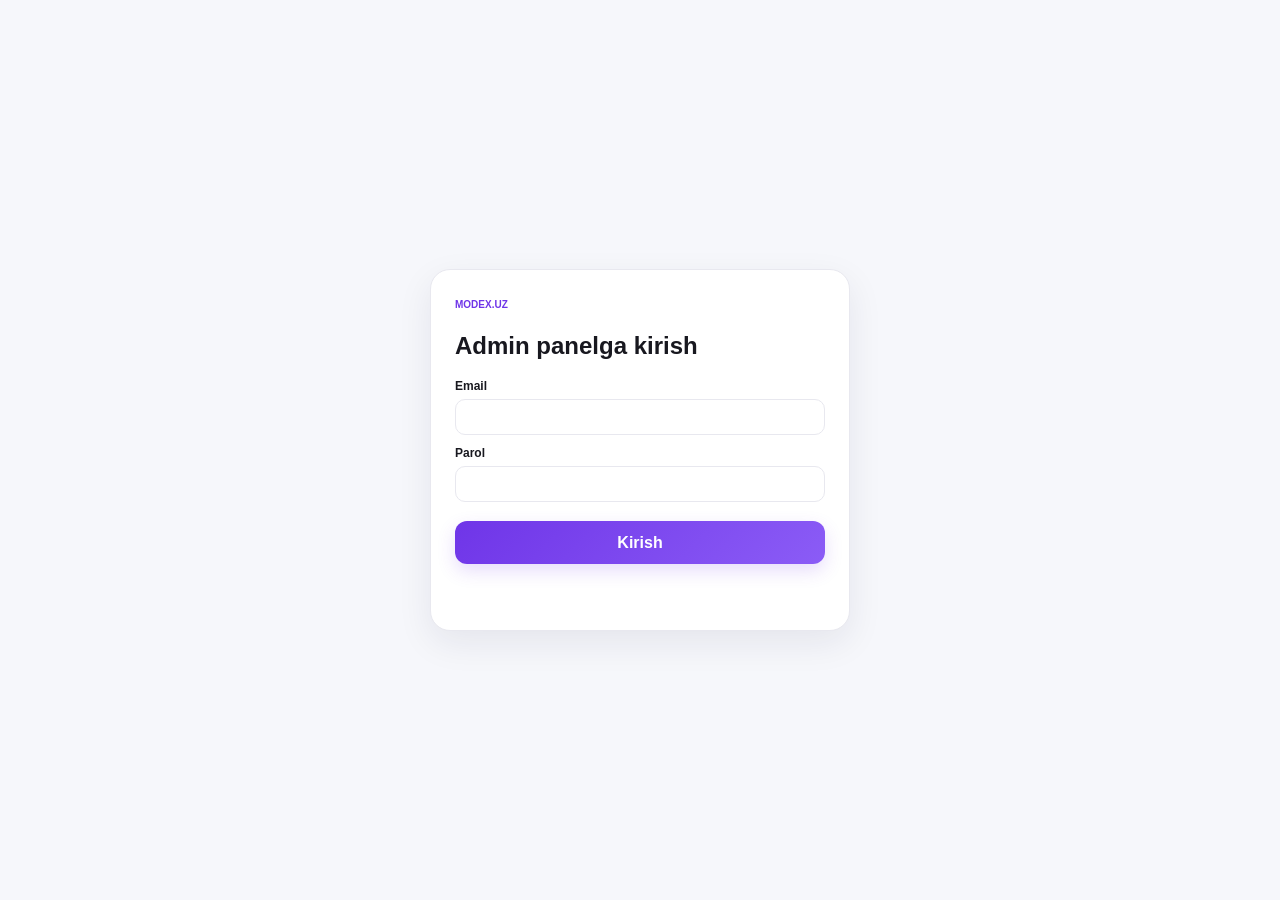
==== commit 96ef1d07: "Update admin.html" ====
--- a/admin.html
+++ b/admin.html
@@ -13,16 +13,16 @@
 
   <link
     rel="stylesheet"
-    href="./style.css?v=20260814-1715"
+    href="./style.css?v=20260815-0437"
   >
 </head>
 
-
 <body>
 
-<!-- =====================================
+
+<!-- =========================
      LOGIN
-===================================== -->
+========================= -->
 
 <section
   id="loginView"
@@ -48,8 +48,6 @@
         <input
           id="email"
           type="email"
-          autocomplete="email"
-          placeholder="Email"
           required
         >
       </label>
@@ -61,8 +59,6 @@
         <input
           id="password"
           type="password"
-          autocomplete="current-password"
-          placeholder="Parol"
           required
         >
       </label>
@@ -88,9 +84,9 @@
 </section>
 
 
-<!-- =====================================
-     ADMIN PANEL
-===================================== -->
+<!-- =========================
+     ADMIN
+========================= -->
 
 <section
   id="adminView"
@@ -167,9 +163,9 @@
     </div>
 
 
-    <!-- =====================================
-         ASOSIY STATISTIKA
-    ===================================== -->
+    <!-- =========================
+         STATS
+    ========================= -->
 
     <div class="stats-row">
 
@@ -227,9 +223,7 @@
     </div>
 
 
-    <!-- =====================================
-         BUYURTMA STATISTIKASI
-    ===================================== -->
+    <!-- ORDER STATS -->
 
     <div class="admin-order-stats">
 
@@ -313,9 +307,9 @@
     </div>
 
 
-    <!-- =====================================
+    <!-- =========================
          PRODUCT + OPERATOR
-    ===================================== -->
+    ========================= -->
 
     <div class="admin-grid">
 
@@ -359,7 +353,6 @@
               id="pName"
               type="text"
               required
-              placeholder="Mahsulot nomi"
             >
           </label>
 
@@ -371,7 +364,6 @@
               id="pCategory"
               type="text"
               required
-              placeholder="Masalan: Bolalar kiyimi"
             >
           </label>
 
@@ -379,14 +371,13 @@
           <div class="admin-form-two">
 
             <label>
-              Asosiy narx
+              Narx
 
               <input
                 id="pPrice"
                 type="number"
                 min="0"
                 required
-                placeholder="199000"
               >
             </label>
 
@@ -398,7 +389,6 @@
                 id="pOldPrice"
                 type="number"
                 min="0"
-                placeholder="249000"
               >
             </label>
 
@@ -415,7 +405,6 @@
                 type="number"
                 min="0"
                 max="100"
-                placeholder="20"
               >
             </label>
 
@@ -427,10 +416,7 @@
                 id="pStock"
                 type="number"
                 min="0"
-                step="1"
                 value="0"
-                required
-                placeholder="10"
               >
             </label>
 
@@ -443,13 +429,12 @@
             <textarea
               id="pDesc"
               rows="5"
-              placeholder="Mahsulot haqida..."
             ></textarea>
           </label>
 
 
           <label>
-            Mahsulot rasmi
+            Rasm
 
             <input
               id="pImage"
@@ -463,8 +448,8 @@
 
             <button
               id="productSubmitBtn"
+              class="main-btn"
               type="submit"
-              class="main-btn"
             >
               Mahsulot qo‘shish
             </button>
@@ -472,8 +457,8 @@
 
             <button
               id="cancelEditBtn"
+              class="product-secondary-btn hidden"
               type="button"
-              class="product-secondary-btn hidden"
             >
               Bekor qilish
             </button>
@@ -530,7 +515,6 @@
               id="opName"
               type="text"
               required
-              placeholder="Operator ismi"
             >
           </label>
 
@@ -542,7 +526,6 @@
               id="newOpEmail"
               type="email"
               required
-              placeholder="operator@email.com"
             >
           </label>
 
@@ -555,14 +538,13 @@
               type="password"
               minlength="6"
               required
-              placeholder="Kamida 6 ta belgi"
             >
           </label>
 
 
           <button
+            class="main-btn"
             type="submit"
-            class="main-btn"
           >
             Operator yaratish
           </button>
@@ -583,9 +565,9 @@
     </div>
 
 
-    <!-- =====================================
-         BUYURTMALAR
-    ===================================== -->
+    <!-- =========================
+         ORDERS
+    ========================= -->
 
     <section class="panel wide-panel orders-panel">
 
@@ -614,12 +596,9 @@
       </div>
 
 
-      <!-- STATUS FILTER -->
-
-      <div
-        id="orderStatusFilters"
-        class="order-status-filters"
-      >
+      <!-- FILTERS -->
+
+      <div class="order-status-filters">
 
         <button
           class="order-filter-btn active"
@@ -693,7 +672,7 @@
         <input
           id="adminOrderSearch"
           type="search"
-          placeholder="Ism, telefon, mahsulot, rang, o‘lcham..."
+          placeholder="Ism, telefon, mahsulot..."
         >
 
 
@@ -756,7 +735,7 @@
     </section>
 
 
-    <!-- MOBILE BUYURTMALAR -->
+    <!-- MOBILE ORDERS -->
 
     <section
       id="mobileOrders"
@@ -764,9 +743,9 @@
     ></section>
 
 
-    <!-- =====================================
+    <!-- =========================
          SUPPORT
-    ===================================== -->
+    ========================= -->
 
     <section class="panel wide-panel">
 
@@ -794,454 +773,188 @@
 
     </section>
 
-
   </div>
 
 </section>
 
 
-<!-- =====================================
-     SCRIPT
-===================================== -->
-
-<script src="./config.js?v=20260814-1715"></script>
-
-<script src="./admin.js?v=20260814-1715"></script>
+<!-- ======================================
+     ZAYAVKA / ORDER EDIT MODAL
+====================================== -->
+
+<dialog
+  id="orderEditDialog"
+  class="order-edit-modal"
+>
+
+  <div class="order-edit-box">
+
+    <button
+      id="closeOrderEdit"
+      class="order-edit-close"
+      type="button"
+    >
+      ×
+    </button>
+
+
+    <span class="order-edit-label">
+      ZAYAVKA
+    </span>
+
+
+    <h2 id="editOrderTitle">
+      Buyurtma
+    </h2>
+
+
+    <form
+      id="orderEditForm"
+      class="order-edit-form"
+    >
+
+      <input
+        id="editOrderId"
+        type="hidden"
+      >
+
+
+      <div class="order-edit-grid">
+
+        <label>
+          Ism
+
+          <input
+            id="editOrderName"
+            type="text"
+          >
+        </label>
+
+
+        <label>
+          Familiya
+
+          <input
+            id="editOrderSurname"
+            type="text"
+          >
+        </label>
+
+      </div>
+
+
+      <label>
+        Telefon
+
+        <input
+          id="editOrderPhone"
+          type="tel"
+        >
+      </label>
+
+
+      <label>
+        Viloyat / shahar
+
+        <input
+          id="editOrderRegion"
+          type="text"
+        >
+      </label>
+
+
+      <label>
+        Yetkazib berish manzili
+
+        <textarea
+          id="editOrderAddress"
+        ></textarea>
+      </label>
+
+
+      <label>
+        Izoh
+
+        <textarea
+          id="editOrderNote"
+        ></textarea>
+      </label>
+
+
+      <label>
+        Status
+
+        <select id="editOrderStatus">
+
+          <option value="new">
+            🔴 Yangi
+          </option>
+
+          <option value="talked">
+            🟠 Gaplashildi
+          </option>
+
+          <option value="confirmed">
+            🔵 Tasdiqlandi
+          </option>
+
+          <option value="delivery">
+            🟣 Yetkazishda
+          </option>
+
+          <option value="done">
+            🟢 Yakunlandi
+          </option>
+
+          <option value="cancelled">
+            ⚪ Bekor qilindi
+          </option>
+
+        </select>
+
+      </label>
+
+
+      <div class="order-edit-actions">
+
+        <button
+          type="submit"
+          class="order-edit-save"
+        >
+          Saqlash
+        </button>
+
+
+        <button
+          id="orderQrBtn"
+          type="button"
+          class="order-edit-qr"
+        >
+          QR etiketka
+        </button>
+
+      </div>
+
+
+      <p
+        id="orderEditMessage"
+        class="order-edit-message"
+      ></p>
+
+    </form>
+
+  </div>
+
+</dialog>
+
+
+<!-- =========================
+     SCRIPTS
+========================= -->
+
+<script src="./config.js?v=20260815-0437"></script>
+
+<script src="./admin.js?v=20260815-0437"></script>
 
 </body>
 </html>
-/* =========================================
-   ORDER / ZAYAVKA MODAL
-========================================= */
-
-.order-edit-modal{
-  width:min(560px,calc(100% - 24px));
-  max-height:90vh;
-  overflow-y:auto;
-
-  padding:0;
-
-  border:0;
-  border-radius:24px;
-
-  background:#fff;
-
-  box-shadow:
-    0 25px 80px rgba(0,0,0,.28);
-}
-
-
-/* DIALOG BACKDROP */
-
-.order-edit-modal::backdrop{
-  background:rgba(20,20,30,.58);
-  backdrop-filter:blur(5px);
-}
-
-
-/* INNER */
-
-.order-edit-box{
-  position:relative;
-
-  padding:28px;
-
-  background:#fff;
-}
-
-
-/* CLOSE BUTTON */
-
-.order-edit-close{
-  position:absolute;
-
-  top:14px;
-  right:14px;
-
-  width:40px;
-  height:40px;
-
-  display:grid;
-  place-items:center;
-
-  border:0;
-  border-radius:50%;
-
-  background:#f2f2f6;
-
-  color:#222;
-
-  font-size:24px;
-  font-weight:500;
-
-  cursor:pointer;
-}
-
-
-.order-edit-close:hover{
-  background:#e8e8ee;
-}
-
-
-/* TOP LABEL */
-
-.order-edit-label{
-  display:inline-block;
-
-  margin-bottom:8px;
-
-  color:#6f35e8;
-
-  font-size:11px;
-  font-weight:900;
-
-  letter-spacing:1.3px;
-}
-
-
-/* TITLE */
-
-.order-edit-box h2{
-  margin:0 0 22px;
-
-  font-size:30px;
-  line-height:1.1;
-
-  color:#18181f;
-}
-
-
-/* FORM */
-
-.order-edit-form{
-  display:grid;
-
-  gap:14px;
-}
-
-
-/* LABEL */
-
-.order-edit-form label{
-  display:flex;
-  flex-direction:column;
-
-  gap:7px;
-
-  color:#25252c;
-
-  font-size:12px;
-  font-weight:850;
-}
-
-
-/* INPUTS */
-
-.order-edit-form input,
-.order-edit-form textarea,
-.order-edit-form select{
-  width:100%;
-
-  padding:12px 13px;
-
-  border:1px solid #e1e1e8;
-  border-radius:12px;
-
-  background:#fafafd;
-
-  color:#18181f;
-
-  font-size:14px;
-
-  outline:none;
-
-  transition:.2s;
-}
-
-
-/* INPUT HEIGHT */
-
-.order-edit-form input,
-.order-edit-form select{
-  min-height:46px;
-}
-
-
-/* TEXTAREA */
-
-.order-edit-form textarea{
-  min-height:100px;
-
-  resize:vertical;
-}
-
-
-/* FOCUS */
-
-.order-edit-form input:focus,
-.order-edit-form textarea:focus,
-.order-edit-form select:focus{
-  border-color:#bca4fa;
-
-  background:#fff;
-
-  box-shadow:
-    0 0 0 4px rgba(111,53,232,.08);
-}
-
-
-/* 2 COLUMN GRID */
-
-.order-edit-grid{
-  display:grid;
-
-  grid-template-columns:1fr 1fr;
-
-  gap:12px;
-}
-
-
-/* FULL WIDTH */
-
-.order-edit-full{
-  grid-column:1/-1;
-}
-
-
-/* ACTIONS */
-
-.order-edit-actions{
-  display:grid;
-
-  grid-template-columns:1fr 1fr;
-
-  gap:10px;
-
-  margin-top:6px;
-}
-
-
-/* SAVE BUTTON */
-
-.order-edit-save{
-  min-height:48px;
-
-  border:0;
-  border-radius:13px;
-
-  background:
-    linear-gradient(
-      135deg,
-      #6f35e8,
-      #8b5cf6
-    );
-
-  color:#fff;
-
-  font-weight:900;
-
-  cursor:pointer;
-}
-
-
-.order-edit-save:hover{
-  background:
-    linear-gradient(
-      135deg,
-      #5627c7,
-      #6f35e8
-    );
-}
-
-
-/* QR BUTTON */
-
-.order-edit-qr{
-  min-height:48px;
-
-  border:1px solid #ded5f7;
-  border-radius:13px;
-
-  background:#f4f0ff;
-
-  color:#6431d8;
-
-  font-weight:900;
-
-  cursor:pointer;
-}
-
-
-.order-edit-qr:hover{
-  background:#ebe3ff;
-}
-
-
-/* STATUS COLORS */
-
-.order-edit-form select.status-new{
-  color:#d73d50;
-
-  background:#fff6f7;
-
-  border-color:#ffd3d8;
-}
-
-
-.order-edit-form select.status-talked{
-  color:#bc710b;
-
-  background:#fff9ed;
-
-  border-color:#f4d79c;
-}
-
-
-.order-edit-form select.status-confirmed{
-  color:#2b69c7;
-
-  background:#f5f9ff;
-
-  border-color:#d4e2f9;
-}
-
-
-.order-edit-form select.status-delivery{
-  color:#6840c8;
-
-  background:#f8f5ff;
-
-  border-color:#ddd2fb;
-}
-
-
-.order-edit-form select.status-done{
-  color:#16835a;
-
-  background:#f3fbf7;
-
-  border-color:#c9ead7;
-}
-
-
-.order-edit-form select.status-cancelled{
-  color:#777;
-
-  background:#f5f5f6;
-}
-
-
-/* ERROR / SUCCESS */
-
-.order-edit-message{
-  min-height:18px;
-
-  margin:0;
-
-  font-size:12px;
-
-  font-weight:800;
-}
-
-
-.order-edit-message.success{
-  color:#16835a;
-}
-
-
-.order-edit-message.error{
-  color:#d6455d;
-}
-
-
-/* =========================================
-   MOBILE
-========================================= */
-
-@media(max-width:700px){
-
-  .order-edit-modal{
-    width:calc(100% - 18px);
-
-    max-height:92vh;
-
-    border-radius:22px;
-  }
-
-
-  .order-edit-box{
-    padding:
-      24px
-      16px
-      18px;
-  }
-
-
-  .order-edit-close{
-    top:10px;
-    right:10px;
-
-    width:38px;
-    height:38px;
-
-    font-size:22px;
-  }
-
-
-  .order-edit-label{
-    margin-top:4px;
-
-    font-size:10px;
-  }
-
-
-  .order-edit-box h2{
-    margin-bottom:18px;
-
-    font-size:25px;
-  }
-
-
-  .order-edit-form{
-    gap:11px;
-  }
-
-
-  .order-edit-grid{
-    grid-template-columns:1fr;
-  }
-
-
-  .order-edit-full{
-    grid-column:auto;
-  }
-
-
-  .order-edit-form input,
-  .order-edit-form select{
-    min-height:44px;
-
-    font-size:16px;
-  }
-
-
-  .order-edit-form textarea{
-    min-height:90px;
-
-    font-size:16px;
-  }
-
-
-  .order-edit-actions{
-    grid-template-columns:1fr;
-
-    gap:8px;
-  }
-
-
-  .order-edit-save,
-  .order-edit-qr{
-    min-height:46px;
-  }
-
-}
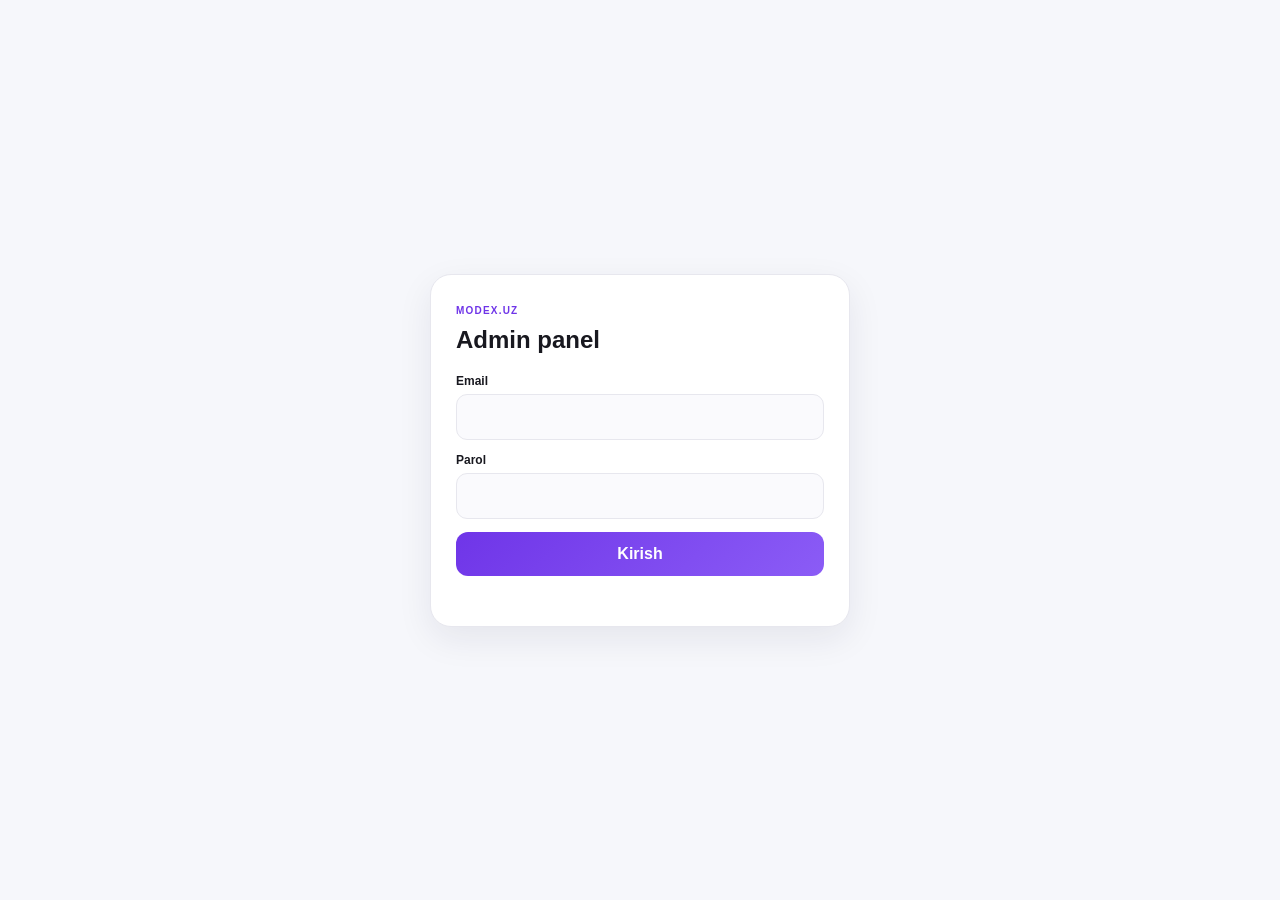
==== commit 9aff8cce: "Update admin.html" ====
--- a/admin.html
+++ b/admin.html
@@ -6,23 +6,19 @@
 
   <meta
     name="viewport"
-    content="width=device-width, initial-scale=1"
+    content="width=device-width,initial-scale=1"
   >
 
   <title>MODEX.UZ — Admin Panel</title>
 
   <link
     rel="stylesheet"
-    href="./style.css?v=20260815-0437"
+    href="./style.css?v=20260815-0605"
   >
 </head>
 
 <body>
 
-
-<!-- =========================
-     LOGIN
-========================= -->
 
 <section
   id="loginView"
@@ -36,9 +32,8 @@
     </span>
 
     <h2>
-      Admin panelga kirish
+      Admin panel
     </h2>
-
 
     <form id="loginForm">
 
@@ -52,7 +47,6 @@
         >
       </label>
 
-
       <label>
         Parol
 
@@ -63,14 +57,12 @@
         >
       </label>
 
-
       <button
+        class="main-btn full-btn"
         type="submit"
-        class="main-btn full-btn"
       >
         Kirish
       </button>
-
 
       <p
         id="loginMessage"
@@ -84,10 +76,6 @@
 </section>
 
 
-<!-- =========================
-     ADMIN
-========================= -->
-
 <section
   id="adminView"
   class="hidden"
@@ -95,10 +83,7 @@
 
   <div class="admin-shell">
 
-
-    <!-- HEADER -->
-
-    <div class="admin-head">
+    <header class="admin-head">
 
       <div>
 
@@ -114,7 +99,6 @@
 
       </div>
 
-
       <div class="admin-top-actions">
 
         <a
@@ -124,15 +108,6 @@
           🏠 Sayt
         </a>
 
-
-        <a
-          href="./settings.html"
-          class="small-btn"
-        >
-          ⚙️ Sozlamalar
-        </a>
-
-
         <a
           href="./operator.html"
           class="small-btn"
@@ -140,15 +115,13 @@
           👨‍💻 Operator
         </a>
 
-
         <button
           id="refreshAdminBtn"
           class="small-btn"
           type="button"
         >
-          🔄 Yangilash
-        </button>
-
+          🔄
+        </button>
 
         <button
           id="logoutBtn"
@@ -160,180 +133,76 @@
 
       </div>
 
+    </header>
+
+
+    <div class="stats-row">
+
+      <div class="stat">
+        <span>Mahsulotlar</span>
+        <b id="aProducts">0</b>
+      </div>
+
+      <div class="stat">
+        <span>Buyurtmalar</span>
+        <b id="aOrders">0</b>
+      </div>
+
+      <div class="stat">
+        <span>Yangi</span>
+        <b id="aNew">0</b>
+      </div>
+
+      <div class="stat">
+        <span>Operatorlar</span>
+        <b id="aOperators">0</b>
+      </div>
+
     </div>
 
 
-    <!-- =========================
-         STATS
-    ========================= -->
-
-    <div class="stats-row">
-
-      <div class="stat">
-
-        <span>
-          Mahsulotlar
-        </span>
-
-        <b id="aProducts">
-          0
-        </b>
-
-      </div>
-
-
-      <div class="stat">
-
-        <span>
-          Buyurtmalar
-        </span>
-
-        <b id="aOrders">
-          0
-        </b>
-
-      </div>
-
-
-      <div class="stat stat-danger">
-
-        <span>
-          Yangi
-        </span>
-
-        <b id="aNew">
-          0
-        </b>
-
-      </div>
-
-
-      <div class="stat">
-
-        <span>
-          Operatorlar
-        </span>
-
-        <b id="aOperators">
-          0
-        </b>
-
-      </div>
+    <div class="admin-order-stats">
+
+      <article class="order-stat-card">
+        <span>Bugungi</span>
+        <strong id="todayOrdersCount">0</strong>
+      </article>
+
+      <article class="order-stat-card">
+        <span>🔴 Yangi</span>
+        <strong id="newOrdersCount">0</strong>
+      </article>
+
+      <article class="order-stat-card">
+        <span>🟠 Gaplashildi</span>
+        <strong id="talkedOrdersCount">0</strong>
+      </article>
+
+      <article class="order-stat-card">
+        <span>🔵 Tasdiqlandi</span>
+        <strong id="confirmedOrdersCount">0</strong>
+      </article>
+
+      <article class="order-stat-card">
+        <span>🟣 Yetkazishda</span>
+        <strong id="deliveryOrdersCount">0</strong>
+      </article>
+
+      <article class="order-stat-card">
+        <span>🟢 Yakunlandi</span>
+        <strong id="doneOrdersCount">0</strong>
+      </article>
 
     </div>
 
 
-    <!-- ORDER STATS -->
-
-    <div class="admin-order-stats">
-
-      <article class="order-stat-card">
-
-        <span>
-          📅 Bugungi
-        </span>
-
-        <strong id="todayOrdersCount">
-          0
-        </strong>
-
-      </article>
-
-
-      <article class="order-stat-card danger">
-
-        <span>
-          🔴 Yangi
-        </span>
-
-        <strong id="newOrdersCount">
-          0
-        </strong>
-
-      </article>
-
-
-      <article class="order-stat-card warning">
-
-        <span>
-          🟠 Gaplashildi
-        </span>
-
-        <strong id="talkedOrdersCount">
-          0
-        </strong>
-
-      </article>
-
-
-      <article class="order-stat-card info">
-
-        <span>
-          🔵 Tasdiqlandi
-        </span>
-
-        <strong id="confirmedOrdersCount">
-          0
-        </strong>
-
-      </article>
-
-
-      <article class="order-stat-card purple">
-
-        <span>
-          🟣 Yetkazishda
-        </span>
-
-        <strong id="deliveryOrdersCount">
-          0
-        </strong>
-
-      </article>
-
-
-      <article class="order-stat-card success">
-
-        <span>
-          🟢 Yakunlandi
-        </span>
-
-        <strong id="doneOrdersCount">
-          0
-        </strong>
-
-      </article>
-
-    </div>
-
-
-    <!-- =========================
-         PRODUCT + OPERATOR
-    ========================= -->
-
     <div class="admin-grid">
 
-
-      <!-- PRODUCT -->
-
       <section class="panel">
 
-        <div class="panel-title">
-
-          <div>
-
-            <span class="market-category">
-              KATALOG
-            </span>
-
-            <h2 id="productFormTitle">
-              Mahsulot qo‘shish
-            </h2>
-
-          </div>
-
-        </div>
-
+        <h2 id="productFormTitle">
+          Mahsulot qo‘shish
+        </h2>
 
         <form
           id="productForm"
@@ -345,10 +214,8 @@
             type="hidden"
           >
 
-
           <label>
             Mahsulot nomi
-
             <input
               id="pName"
               type="text"
@@ -356,10 +223,8 @@
             >
           </label>
 
-
           <label>
             Kategoriya
-
             <input
               id="pCategory"
               type="text"
@@ -367,39 +232,31 @@
             >
           </label>
 
-
           <div class="admin-form-two">
 
             <label>
               Narx
-
               <input
                 id="pPrice"
                 type="number"
-                min="0"
                 required
               >
             </label>
 
-
             <label>
               Eski narx
-
               <input
                 id="pOldPrice"
                 type="number"
-                min="0"
               >
             </label>
 
           </div>
 
-
           <div class="admin-form-two">
 
             <label>
               Chegirma %
-
               <input
                 id="pDiscount"
                 type="number"
@@ -408,10 +265,8 @@
               >
             </label>
 
-
             <label>
               Omborda
-
               <input
                 id="pStock"
                 type="number"
@@ -422,20 +277,16 @@
 
           </div>
 
-
           <label>
             Tavsif
-
             <textarea
               id="pDesc"
               rows="5"
             ></textarea>
           </label>
 
-
           <label>
             Rasm
-
             <input
               id="pImage"
               type="file"
@@ -443,28 +294,21 @@
             >
           </label>
 
-
-          <div class="product-form-buttons">
-
-            <button
-              id="productSubmitBtn"
-              class="main-btn"
-              type="submit"
-            >
-              Mahsulot qo‘shish
-            </button>
-
-
-            <button
-              id="cancelEditBtn"
-              class="product-secondary-btn hidden"
-              type="button"
-            >
-              Bekor qilish
-            </button>
-
-          </div>
-
+          <button
+            id="productSubmitBtn"
+            class="main-btn"
+            type="submit"
+          >
+            Mahsulot qo‘shish
+          </button>
+
+          <button
+            id="cancelEditBtn"
+            class="small-btn hidden"
+            type="button"
+          >
+            Bekor qilish
+          </button>
 
           <p
             id="productMessage"
@@ -473,7 +317,6 @@
 
         </form>
 
-
         <div
           id="adminProducts"
           class="product-admin-list"
@@ -482,26 +325,11 @@
       </section>
 
 
-      <!-- OPERATOR -->
-
       <section class="panel">
 
-        <div class="panel-title">
-
-          <div>
-
-            <span class="market-category">
-              XODIMLAR
-            </span>
-
-            <h2>
-              Operatorlar
-            </h2>
-
-          </div>
-
-        </div>
-
+        <h2>
+          Operatorlar
+        </h2>
 
         <form
           id="operatorCreateForm"
@@ -509,8 +337,7 @@
         >
 
           <label>
-            Operator ismi
-
+            Ism
             <input
               id="opName"
               type="text"
@@ -518,10 +345,8 @@
             >
           </label>
 
-
           <label>
             Email
-
             <input
               id="newOpEmail"
               type="email"
@@ -529,10 +354,8 @@
             >
           </label>
 
-
           <label>
             Parol
-
             <input
               id="newOpPassword"
               type="password"
@@ -541,7 +364,6 @@
             >
           </label>
 
-
           <button
             class="main-btn"
             type="submit"
@@ -549,7 +371,6 @@
             Operator yaratish
           </button>
 
-
           <p
             id="operatorCreateMessage"
             class="form-message"
@@ -557,7 +378,6 @@
 
         </form>
 
-
         <div id="operatorsList"></div>
 
       </section>
@@ -565,26 +385,13 @@
     </div>
 
 
-    <!-- =========================
-         ORDERS
-    ========================= -->
-
     <section class="panel wide-panel orders-panel">
 
-      <div class="orders-panel-header">
-
-        <div>
-
-          <span class="market-category">
-            BUYURTMALAR
-          </span>
-
-          <h2>
-            Buyurtmalar boshqaruvi
-          </h2>
-
-        </div>
-
+      <div class="section-title">
+
+        <h2>
+          Buyurtmalar
+        </h2>
 
         <span
           id="visibleOrderCount"
@@ -596,90 +403,71 @@
       </div>
 
 
-      <!-- FILTERS -->
-
       <div class="order-status-filters">
 
         <button
           class="order-filter-btn active"
           data-status="all"
-          type="button"
         >
           Barchasi
         </button>
 
-
-        <button
-          class="order-filter-btn filter-new"
+        <button
+          class="order-filter-btn"
           data-status="new"
-          type="button"
         >
           🔴 Yangi
         </button>
 
-
-        <button
-          class="order-filter-btn filter-talked"
+        <button
+          class="order-filter-btn"
           data-status="talked"
-          type="button"
         >
           🟠 Gaplashildi
         </button>
 
-
-        <button
-          class="order-filter-btn filter-confirmed"
+        <button
+          class="order-filter-btn"
           data-status="confirmed"
-          type="button"
         >
           🔵 Tasdiqlandi
         </button>
 
-
-        <button
-          class="order-filter-btn filter-delivery"
+        <button
+          class="order-filter-btn"
           data-status="delivery"
-          type="button"
         >
           🟣 Yetkazishda
         </button>
 
-
-        <button
-          class="order-filter-btn filter-done"
+        <button
+          class="order-filter-btn"
           data-status="done"
-          type="button"
         >
           🟢 Yakunlandi
         </button>
 
-
-        <button
-          class="order-filter-btn filter-cancelled"
+        <button
+          class="order-filter-btn"
           data-status="cancelled"
-          type="button"
-        >
-          Bekor qilindi
-        </button>
-
-      </div>
-
-
-      <!-- SEARCH -->
+        >
+          Bekor
+        </button>
+
+      </div>
+
 
       <div class="admin-order-tools">
 
         <input
           id="adminOrderSearch"
           type="search"
-          placeholder="Ism, telefon, mahsulot..."
-        >
-
+          placeholder="Ism yoki telefon..."
+        >
 
         <button
           id="clearOrderSearch"
           class="small-btn"
-          type="button"
         >
           Tozalash
         </button>
@@ -687,8 +475,6 @@
       </div>
 
 
-      <!-- DESKTOP TABLE -->
-
       <div class="table-wrap">
 
         <table class="orders-table">
@@ -696,29 +482,18 @@
           <thead>
 
             <tr>
-
               <th>ID</th>
-
               <th>Mijoz</th>
-
               <th>Telefon</th>
-
               <th>Mahsulot</th>
-
               <th>Soni</th>
-
-              <th>O‘lcham</th>
-
+              <th>Razmer</th>
               <th>Rang</th>
-
               <th>Status</th>
-
               <th>Amal</th>
-
             </tr>
 
           </thead>
-
 
           <tbody id="ordersBody"></tbody>
 
@@ -735,36 +510,17 @@
     </section>
 
 
-    <!-- MOBILE ORDERS -->
-
     <section
       id="mobileOrders"
       class="mobile-orders"
     ></section>
 
 
-    <!-- =========================
-         SUPPORT
-    ========================= -->
-
     <section class="panel wide-panel">
 
-      <div class="panel-title">
-
-        <div>
-
-          <span class="market-category">
-            YORDAM
-          </span>
-
-          <h2>
-            Yordam murojaatlari
-          </h2>
-
-        </div>
-
-      </div>
-
+      <h2>
+        Yordam murojaatlari
+      </h2>
 
       <div
         id="adminSupportList"
@@ -778,183 +534,8 @@
 </section>
 
 
-<!-- ======================================
-     ZAYAVKA / ORDER EDIT MODAL
-====================================== -->
-
-<dialog
-  id="orderEditDialog"
-  class="order-edit-modal"
->
-
-  <div class="order-edit-box">
-
-    <button
-      id="closeOrderEdit"
-      class="order-edit-close"
-      type="button"
-    >
-      ×
-    </button>
-
-
-    <span class="order-edit-label">
-      ZAYAVKA
-    </span>
-
-
-    <h2 id="editOrderTitle">
-      Buyurtma
-    </h2>
-
-
-    <form
-      id="orderEditForm"
-      class="order-edit-form"
-    >
-
-      <input
-        id="editOrderId"
-        type="hidden"
-      >
-
-
-      <div class="order-edit-grid">
-
-        <label>
-          Ism
-
-          <input
-            id="editOrderName"
-            type="text"
-          >
-        </label>
-
-
-        <label>
-          Familiya
-
-          <input
-            id="editOrderSurname"
-            type="text"
-          >
-        </label>
-
-      </div>
-
-
-      <label>
-        Telefon
-
-        <input
-          id="editOrderPhone"
-          type="tel"
-        >
-      </label>
-
-
-      <label>
-        Viloyat / shahar
-
-        <input
-          id="editOrderRegion"
-          type="text"
-        >
-      </label>
-
-
-      <label>
-        Yetkazib berish manzili
-
-        <textarea
-          id="editOrderAddress"
-        ></textarea>
-      </label>
-
-
-      <label>
-        Izoh
-
-        <textarea
-          id="editOrderNote"
-        ></textarea>
-      </label>
-
-
-      <label>
-        Status
-
-        <select id="editOrderStatus">
-
-          <option value="new">
-            🔴 Yangi
-          </option>
-
-          <option value="talked">
-            🟠 Gaplashildi
-          </option>
-
-          <option value="confirmed">
-            🔵 Tasdiqlandi
-          </option>
-
-          <option value="delivery">
-            🟣 Yetkazishda
-          </option>
-
-          <option value="done">
-            🟢 Yakunlandi
-          </option>
-
-          <option value="cancelled">
-            ⚪ Bekor qilindi
-          </option>
-
-        </select>
-
-      </label>
-
-
-      <div class="order-edit-actions">
-
-        <button
-          type="submit"
-          class="order-edit-save"
-        >
-          Saqlash
-        </button>
-
-
-        <button
-          id="orderQrBtn"
-          type="button"
-          class="order-edit-qr"
-        >
-          QR etiketka
-        </button>
-
-      </div>
-
-
-      <p
-        id="orderEditMessage"
-        class="order-edit-message"
-      ></p>
-
-    </form>
-
-  </div>
-
-</dialog>
-
-
-<!-- =========================
-     SCRIPTS
-========================= -->
-
-<script src="./config.js?v=20260815-0437"></script>
-
-<script src="./admin.js?v=20260815-0437"></script>
+<script src="./config.js?v=20260815-0605"></script>
+<script src="./admin.js?v=20260815-0605"></script>
 
 </body>
 </html>
--- a/style.css
+++ b/style.css
@@ -2,21 +2,19 @@
   --bg:#f6f7fb;
   --panel:#ffffff;
   --text:#18181f;
-  --muted:#747480;
-  --line:#e8e8ef;
+  --muted:#777783;
+  --line:#e7e7ee;
 
   --brand:#6f35e8;
   --brand2:#8b5cf6;
-  --brandDark:#5627c7;
   --soft:#f2edff;
 
   --success:#16835a;
   --danger:#d6455d;
-  --warning:#d97913;
-
-  --radius:18px;
+  --warning:#c7770b;
+
   --shadow:0 12px 35px rgba(30,25,60,.08);
-  --shadowSmall:0 5px 18px rgba(30,25,60,.05);
+  --shadow-small:0 5px 18px rgba(30,25,60,.05);
 }
 
 *{
@@ -29,7 +27,7 @@
 
 body{
   margin:0;
-  font-family:Inter,Arial,Helvetica,sans-serif;
+  font-family:Arial,Helvetica,sans-serif;
   background:var(--bg);
   color:var(--text);
 }
@@ -41,8 +39,8 @@
 
 button,
 input,
-select,
-textarea{
+textarea,
+select{
   font:inherit;
 }
 
@@ -50,11 +48,6 @@
   cursor:pointer;
 }
 
-button:disabled{
-  cursor:not-allowed;
-  opacity:.55;
-}
-
 img{
   max-width:100%;
 }
@@ -65,16 +58,126 @@
 
 
 /* =========================
-   HEADER
+   UMUMIY
 ========================= */
+
+.main-btn{
+  min-height:44px;
+  padding:0 15px;
+  border:0;
+  border-radius:12px;
+  background:linear-gradient(135deg,var(--brand),var(--brand2));
+  color:#fff;
+  font-weight:900;
+}
+
+.full-btn{
+  width:100%;
+}
+
+.small-btn{
+  min-height:38px;
+  padding:7px 11px;
+  display:inline-flex;
+  align-items:center;
+  justify-content:center;
+  border:1px solid var(--line);
+  border-radius:10px;
+  background:#fff;
+  font-size:12px;
+  font-weight:800;
+}
+
+.market-category{
+  color:var(--brand);
+  font-size:10px;
+  font-weight:900;
+  letter-spacing:1.2px;
+}
+
+.form-message{
+  min-height:18px;
+  margin:7px 0 0;
+  font-size:12px;
+  font-weight:800;
+}
+
+.error{
+  color:var(--danger);
+}
+
+.success{
+  color:var(--success);
+}
+
+.badge{
+  padding:5px 9px;
+  border-radius:999px;
+  background:#eeeef3;
+  font-size:10px;
+  font-weight:900;
+}
+
+
+/* =========================
+   LOGIN
+========================= */
+
+.login-wrap{
+  min-height:100vh;
+  display:grid;
+  place-items:center;
+  padding:20px;
+}
+
+.login-box{
+  width:min(420px,100%);
+  padding:25px;
+  border:1px solid var(--line);
+  border-radius:21px;
+  background:#fff;
+  box-shadow:var(--shadow);
+}
+
+.login-box h2{
+  margin:8px 0 20px;
+}
+
+.login-box label{
+  display:block;
+  margin-bottom:13px;
+  font-size:12px;
+  font-weight:850;
+}
+
+.login-box input{
+  width:100%;
+  min-height:46px;
+  margin-top:6px;
+  padding:0 12px;
+  border:1px solid var(--line);
+  border-radius:11px;
+  background:#fafafd;
+  outline:none;
+}
+
+.login-box input:focus{
+  border-color:#bca4fa;
+  box-shadow:0 0 0 4px rgba(111,53,232,.08);
+}
+
+
+/* =========================================
+   ASOSIY SAYT
+========================================= */
 
 .market-header{
   position:sticky;
   top:0;
   z-index:200;
-  background:rgba(255,255,255,.96);
+  border-bottom:1px solid var(--line);
+  background:rgba(255,255,255,.97);
   backdrop-filter:blur(15px);
-  border-bottom:1px solid var(--line);
 }
 
 .header-inner{
@@ -83,8 +186,8 @@
   padding:10px 20px;
   display:grid;
   grid-template-columns:auto auto 1fr auto;
+  gap:12px;
   align-items:center;
-  gap:12px;
 }
 
 .brand{
@@ -95,16 +198,14 @@
 }
 
 .brand-mini{
+  color:#8b8b95;
   font-size:8px;
   font-weight:700;
-  color:#8b8b95;
-  letter-spacing:.3px;
 }
 
 .brand-main{
   font-size:25px;
   font-weight:950;
-  letter-spacing:-1.2px;
 }
 
 .brand-uz{
@@ -121,37 +222,26 @@
   font-weight:900;
 }
 
-.catalog-btn:hover{
-  background:#e8dfff;
-}
-
 .header-search{
   height:47px;
   display:flex;
-  align-items:center;
   overflow:hidden;
   border:1px solid var(--line);
   border-radius:14px;
   background:#f8f8fb;
 }
 
-.header-search:focus-within{
-  border-color:#bfa8fa;
-  box-shadow:0 0 0 4px rgba(111,53,232,.08);
-}
-
 .header-search input{
   flex:1;
-  height:100%;
+  min-width:0;
   padding:0 15px;
   border:0;
-  outline:0;
+  outline:none;
   background:transparent;
 }
 
 .header-search button{
   width:52px;
-  height:100%;
   border:0;
   background:transparent;
 }
@@ -170,11 +260,6 @@
   border:0;
   border-radius:12px;
   background:transparent;
-  font-weight:750;
-}
-
-.header-btn:hover{
-  background:#f3f2f8;
 }
 
 .header-btn b{
@@ -192,21 +277,14 @@
   display:none;
 }
 
-
-/* =========================
-   MAIN
-========================= */
-
-main{
+body > main{
   max-width:1280px;
   margin:auto;
   padding:24px 20px 80px;
 }
 
 
-/* =========================
-   HERO
-========================= */
+/* HERO */
 
 .market-hero{
   display:grid;
@@ -217,70 +295,46 @@
 .hero-main{
   min-height:360px;
   padding:44px;
-  position:relative;
-  overflow:hidden;
   display:flex;
   align-items:center;
   border-radius:28px;
+  background:linear-gradient(135deg,#6632df,#8c5cf6);
   color:#fff;
-  background:
-    radial-gradient(circle at 85% 15%,rgba(255,255,255,.2),transparent 25%),
-    linear-gradient(135deg,#6632df,#8c5cf6);
   box-shadow:var(--shadow);
-}
-
-.hero-main::after{
-  content:"";
-  position:absolute;
-  right:-80px;
-  bottom:-100px;
-  width:250px;
-  height:250px;
-  border-radius:50%;
-  border:1px solid rgba(255,255,255,.2);
-  box-shadow:
-    0 0 0 35px rgba(255,255,255,.04),
-    0 0 0 75px rgba(255,255,255,.02);
 }
 
 .hero-text{
   max-width:680px;
-  position:relative;
-  z-index:2;
 }
 
 .hero-label{
   display:inline-block;
   padding:7px 10px;
-  border:1px solid rgba(255,255,255,.2);
   border-radius:999px;
-  background:rgba(255,255,255,.13);
+  background:rgba(255,255,255,.14);
   font-size:10px;
   font-weight:900;
-  letter-spacing:1.4px;
 }
 
 .hero-text h1{
   margin:16px 0 15px;
   font-size:clamp(40px,5vw,68px);
   line-height:1;
-  letter-spacing:-2px;
 }
 
 .hero-text p{
   max-width:590px;
-  font-size:16px;
+  color:#eee9ff;
   line-height:1.6;
-  color:#eee9ff;
 }
 
 .hero-button{
+  min-height:48px;
+  margin-top:8px;
+  padding:0 20px;
   display:inline-flex;
   align-items:center;
   justify-content:center;
-  min-height:48px;
-  margin-top:8px;
-  padding:0 20px;
   border-radius:13px;
   background:#fff;
   color:var(--brand);
@@ -296,31 +350,26 @@
   border:1px solid var(--line);
   border-radius:28px;
   background:#fff;
-  box-shadow:var(--shadowSmall);
-}
-
-.hero-side>span{
+  box-shadow:var(--shadow-small);
+}
+
+.hero-side > span{
   margin-bottom:auto;
   color:var(--brand);
   font-size:10px;
   font-weight:900;
-  letter-spacing:1.4px;
 }
 
 .hero-side strong{
   font-size:28px;
-  line-height:1.1;
 }
 
 .hero-side p{
   color:var(--muted);
-  line-height:1.5;
-}
-
-
-/* =========================
-   SECTIONS
-========================= */
+}
+
+
+/* KATEGORIYA */
 
 .market-section{
   padding-top:44px;
@@ -337,7 +386,6 @@
 .section-title h2{
   margin:0;
   font-size:30px;
-  letter-spacing:-1px;
 }
 
 .text-btn{
@@ -347,16 +395,6 @@
   font-weight:900;
 }
 
-.product-count{
-  color:var(--muted);
-  font-size:13px;
-}
-
-
-/* =========================
-   CATEGORIES
-========================= */
-
 .category-grid{
   display:grid;
   grid-template-columns:repeat(6,1fr);
@@ -369,17 +407,10 @@
   display:flex;
   flex-direction:column;
   justify-content:space-between;
-  align-items:flex-start;
   border:1px solid var(--line);
   border-radius:17px;
   background:#fff;
-  box-shadow:var(--shadowSmall);
-  transition:.2s;
-}
-
-.category-card:hover{
-  transform:translateY(-3px);
-  border-color:#d7c8fa;
+  box-shadow:var(--shadow-small);
 }
 
 .category-icon{
@@ -389,17 +420,10 @@
   place-items:center;
   border-radius:12px;
   background:var(--soft);
-  font-size:20px;
-}
-
-.category-card strong{
-  font-size:13px;
-}
-
-
-/* =========================
-   FILTER
-========================= */
+}
+
+
+/* FILTER */
 
 .filter-section{
   padding-top:22px;
@@ -407,7 +431,6 @@
 
 .filter-row{
   display:flex;
-  flex-wrap:wrap;
   gap:9px;
 }
 
@@ -417,13 +440,10 @@
   border:1px solid var(--line);
   border-radius:12px;
   background:#fff;
-  outline:none;
-}
-
-
-/* =========================
-   PRODUCT CARDS
-========================= */
+}
+
+
+/* MAHSULOT */
 
 .market-products{
   display:grid;
@@ -432,23 +452,15 @@
 }
 
 .market-product-card{
-  min-width:0;
   overflow:hidden;
   border:1px solid var(--line);
   border-radius:18px;
   background:#fff;
-  box-shadow:var(--shadowSmall);
-  transition:.22s;
-}
-
-.market-product-card:hover{
-  transform:translateY(-4px);
-  box-shadow:var(--shadow);
+  box-shadow:var(--shadow-small);
 }
 
 .product-image-box{
   position:relative;
-  overflow:hidden;
   background:#efeff3;
 }
 
@@ -457,11 +469,6 @@
   width:100%;
   aspect-ratio:3/4;
   object-fit:cover;
-  transition:.3s;
-}
-
-.market-product-card:hover .product-image-box img{
-  transform:scale(1.02);
 }
 
 .favorite-button{
@@ -470,17 +477,9 @@
   right:9px;
   width:37px;
   height:37px;
-  display:grid;
-  place-items:center;
-  border:1px solid rgba(230,230,235,.9);
+  border:1px solid var(--line);
   border-radius:50%;
-  background:rgba(255,255,255,.94);
-  font-size:20px;
-  box-shadow:0 4px 12px rgba(0,0,0,.07);
-}
-
-.favorite-active{
-  color:#da315d;
+  background:#fff;
 }
 
 .market-product-info{
@@ -488,28 +487,18 @@
   display:flex;
   flex-direction:column;
   gap:7px;
-}
-
-.market-category{
-  color:var(--brand);
-  font-size:10px;
-  font-weight:900;
-  text-transform:uppercase;
 }
 
 .market-product-title{
   min-height:38px;
   font-size:14px;
   font-weight:700;
-  line-height:1.35;
 }
 
 .market-description{
-  min-height:31px;
   margin:0;
   color:var(--muted);
   font-size:11px;
-  line-height:1.45;
 }
 
 .market-price{
@@ -518,15 +507,12 @@
 }
 
 .old-price{
-  color:#96969f;
+  color:#999;
   font-size:12px;
   text-decoration:line-through;
 }
 
 .discount-badge{
-  display:inline-flex;
-  align-items:center;
-  justify-content:center;
   width:max-content;
   padding:5px 8px;
   border-radius:999px;
@@ -536,41 +522,10 @@
   font-weight:900;
 }
 
-.product-stock{
-  min-height:17px;
-}
-
-.stock-available{
-  color:var(--success);
-}
-
-.stock-low{
-  color:var(--warning);
-}
-
-.stock-out{
-  color:var(--danger);
-}
-
 .market-card-buttons{
   display:grid;
   grid-template-columns:1fr 43px;
   gap:7px;
-}
-
-.main-btn{
-  min-height:43px;
-  padding:0 14px;
-  border:0;
-  border-radius:12px;
-  background:linear-gradient(135deg,var(--brand),var(--brand2));
-  color:#fff;
-  font-weight:900;
-  box-shadow:0 7px 18px rgba(111,53,232,.17);
-}
-
-.main-btn:hover{
-  background:linear-gradient(135deg,var(--brandDark),var(--brand));
 }
 
 .cart-circle{
@@ -581,686 +536,113 @@
   background:#fff;
 }
 
-.cart-circle:hover{
-  background:var(--soft);
-}
-
-.copy-product-link{
-  min-height:34px;
-  border:0;
-  border-radius:10px;
-  background:#f5f4f9;
-  color:#64646d;
-  font-size:11px;
-}
-
-.empty-state{
-  padding:45px;
-  text-align:center;
-  color:var(--muted);
-}
-
-
-/* =========================
-   ADVANTAGES
-========================= */
-
-.advantages{
-  padding-top:50px;
+
+/* =========================================
+   ADMIN
+========================================= */
+
+.admin-shell{
+  max-width:1380px;
+  margin:auto;
+  padding:25px 20px 80px;
+}
+
+.admin-head{
+  display:flex;
+  justify-content:space-between;
+  align-items:center;
+  gap:20px;
+  padding:18px 20px;
+  border:1px solid var(--line);
+  border-radius:20px;
+  background:#fff;
+  box-shadow:var(--shadow-small);
+}
+
+.admin-top-actions{
+  display:flex;
+  gap:8px;
+  flex-wrap:wrap;
+}
+
+.stats-row{
   display:grid;
   grid-template-columns:repeat(4,1fr);
-  gap:11px;
-}
-
-.advantages article{
+  gap:12px;
+  margin:16px 0;
+}
+
+.stat{
+  min-height:100px;
   padding:18px;
+  display:flex;
+  flex-direction:column;
+  justify-content:space-between;
   border:1px solid var(--line);
   border-radius:17px;
   background:#fff;
-  box-shadow:var(--shadowSmall);
-}
-
-.adv-icon{
-  width:42px;
-  height:42px;
-  margin-bottom:10px;
-  display:grid;
-  place-items:center;
-  border-radius:12px;
-  background:var(--soft);
-  font-size:20px;
-}
-
-.advantages span{
-  color:var(--muted);
-  font-size:12px;
-}
-
-
-/* =========================
-   SUPPORT
-========================= */
-
-.support-section{
-  margin-top:50px;
-  padding:35px;
-  display:grid;
-  grid-template-columns:1fr 1fr;
-  gap:30px;
-  border-radius:25px;
-  background:
-    radial-gradient(circle at 80% 20%,rgba(139,92,246,.22),transparent 30%),
-    #18171f;
-  color:#fff;
-  box-shadow:var(--shadow);
-}
-
-.support-info>span{
-  color:#cdbdff;
-  font-size:10px;
-  font-weight:900;
-  letter-spacing:1.3px;
-}
-
-.support-info h2{
-  margin:10px 0;
-  font-size:38px;
-}
-
-.support-info p{
-  color:#babac3;
-  line-height:1.6;
-}
-
-.support-form{
-  display:grid;
+}
+
+.stat b{
+  font-size:32px;
+}
+
+.admin-order-stats{
+  display:grid;
+  grid-template-columns:repeat(6,1fr);
   gap:10px;
-}
-
-.support-form input,
-.support-form textarea{
-  width:100%;
-  padding:12px;
-  border:1px solid #3c3945;
-  border-radius:12px;
-  background:rgba(255,255,255,.06);
-  color:#fff;
-  outline:none;
-}
-
-.support-form textarea{
-  min-height:110px;
-  resize:vertical;
-}
-
-
-/* =========================
-   FOOTER
-========================= */
-
-footer{
-  max-width:1280px;
-  margin:auto;
-  padding:28px 20px 90px;
-  display:flex;
+  margin-bottom:20px;
+}
+
+.order-stat-card{
+  min-height:90px;
+  padding:14px;
+  display:flex;
+  flex-direction:column;
   justify-content:space-between;
-  gap:15px;
-  border-top:1px solid var(--line);
-  color:var(--muted);
-  font-size:13px;
-}
-
-
-/* =========================
-   DIALOG
-========================= */
-
-dialog{
-  width:min(470px,calc(100% - 24px));
-  padding:0;
-  border:0;
-  border-radius:21px;
-  box-shadow:0 25px 70px rgba(0,0,0,.22);
-}
-
-dialog::backdrop{
-  background:rgba(20,18,27,.55);
-  backdrop-filter:blur(4px);
-}
-
-.order-modal{
-  position:relative;
-  padding:26px;
-  background:#fff;
-}
-
-.modal-close{
-  position:absolute;
-  top:13px;
-  right:13px;
-  width:36px;
-  height:36px;
-  border:0;
-  border-radius:50%;
-  background:#f2f2f5;
-  font-size:20px;
-}
-
-.modal-label{
-  color:var(--brand);
-  font-size:10px;
-  font-weight:900;
-  letter-spacing:1.3px;
-}
-
-.order-modal label{
+  border:1px solid var(--line);
+  border-radius:16px;
+  background:#fff;
+}
+
+.order-stat-card strong{
+  font-size:27px;
+}
+
+.admin-grid{
+  display:grid;
+  grid-template-columns:1.15fr .85fr;
+  gap:16px;
+}
+
+.panel{
+  padding:20px;
+  border:1px solid var(--line);
+  border-radius:19px;
+  background:#fff;
+  box-shadow:var(--shadow-small);
+}
+
+.wide-panel{
+  margin-top:18px;
+}
+
+.admin-form label{
   display:block;
-  margin:10px 0;
+  margin-bottom:12px;
   font-size:12px;
   font-weight:850;
 }
 
-.order-modal input{
-  width:100%;
-  min-height:44px;
-  margin-top:6px;
-  padding:0 12px;
-  border:1px solid var(--line);
-  border-radius:11px;
-  outline:none;
-}
-
-.full-btn{
-  width:100%;
-  margin-top:8px;
-}
-
-.form-message{
-  min-height:18px;
-  font-size:12px;
-  font-weight:750;
-}
-
-.success{
-  color:var(--success);
-}
-
-.error{
-  color:var(--danger);
-}
-
-
-/* =========================
-   DRAWERS
-========================= */
-
-.drawer-overlay{
-  position:fixed;
-  inset:0;
-  z-index:390;
-  background:rgba(20,18,28,.4);
-}
-
-.market-drawer{
-  position:fixed;
-  top:0;
-  right:0;
-  z-index:400;
-  width:min(420px,100%);
-  height:100vh;
-  padding:21px;
-  overflow:auto;
-  background:#fff;
-  box-shadow:-20px 0 60px rgba(0,0,0,.14);
-}
-
-.drawer-header{
-  margin-bottom:18px;
-  display:flex;
-  align-items:flex-start;
-  justify-content:space-between;
-}
-
-.drawer-header h2{
-  margin:4px 0 0;
-}
-
-.drawer-header span{
-  color:var(--brand);
-  font-size:10px;
-  font-weight:900;
-}
-
-.drawer-close{
-  width:38px;
-  height:38px;
-  border:0;
-  border-radius:50%;
-  background:#f2f2f5;
-}
-
-.drawer-product{
-  padding:12px 0;
-  display:grid;
-  grid-template-columns:68px 1fr auto;
-  gap:10px;
-  border-bottom:1px solid var(--line);
-}
-
-.drawer-product img{
-  width:68px;
-  height:85px;
-  object-fit:cover;
-  border-radius:9px;
-}
-
-.drawer-product-info{
-  display:flex;
-  flex-direction:column;
-  gap:6px;
-}
-
-.drawer-product-info span{
-  color:var(--muted);
-  font-size:12px;
-}
-
-.quantity-buttons{
-  display:flex;
-  align-items:center;
-  gap:7px;
-}
-
-.quantity-buttons button,
-.remove-cart,
-.remove-favorite{
-  min-width:30px;
-  min-height:30px;
-  border:1px solid var(--line);
-  border-radius:8px;
-  background:#fff;
-}
-
-.drawer-total{
-  margin-top:18px;
-  display:flex;
-  justify-content:space-between;
-  font-size:18px;
-}
-
-.drawer-open-product{
-  color:var(--brand);
-  font-size:12px;
-  font-weight:900;
-}
-
-.drawer-empty{
-  padding:30px 0;
-  text-align:center;
-  color:var(--muted);
-}
-
-
-/* =========================
-   PRODUCT PAGE
-========================= */
-
-.product-page{
-  display:grid;
-  grid-template-columns:minmax(290px,420px) 1fr;
-  gap:28px;
-  align-items:start;
-}
-
-.product-page-image{
-  width:100%;
-  max-width:420px;
-  padding:10px;
-  border:1px solid var(--line);
-  border-radius:20px;
-  background:#fff;
-  box-shadow:var(--shadowSmall);
-}
-
-.product-page-image img{
-  display:block;
-  width:100%;
-  max-height:500px;
-  aspect-ratio:3/4;
-  object-fit:cover;
-  border-radius:14px;
-}
-
-.product-page-info{
-  padding:26px;
-  border:1px solid var(--line);
-  border-radius:20px;
-  background:#fff;
-  box-shadow:var(--shadowSmall);
-}
-
-.product-page-info h1{
-  margin:8px 0 13px;
-  font-size:clamp(27px,4vw,42px);
-  line-height:1.08;
-}
-
-.product-page-price{
-  margin:8px 0 15px;
-  font-size:31px;
-  font-weight:950;
-}
-
-.product-page-description{
-  margin-bottom:20px;
-  color:var(--muted);
-  line-height:1.6;
-}
-
-.product-options{
-  margin:20px 0;
-  display:grid;
-  grid-template-columns:1fr 1fr 110px;
-  gap:10px;
-}
-
-.product-options label{
-  font-size:12px;
-  font-weight:850;
-}
-
-.product-options input{
-  width:100%;
-  min-height:44px;
-  margin-top:6px;
-  padding:0 12px;
-  border:1px solid var(--line);
-  border-radius:11px;
-  outline:none;
-}
-
-.product-page-actions{
-  display:grid;
-  grid-template-columns:1.2fr 1fr;
-  gap:9px;
-}
-
-.product-secondary-btn{
-  min-height:45px;
-  border:1px solid var(--line);
-  border-radius:11px;
-  background:#fff;
-  font-weight:800;
-}
-
-.product-secondary-btn:hover{
-  background:var(--soft);
-}
-
-.product-delivery-box{
-  margin-top:22px;
-  display:grid;
-  gap:9px;
-}
-
-.product-delivery-box>div{
-  padding:13px;
-  display:flex;
-  gap:11px;
-  border:1px solid var(--line);
-  border-radius:13px;
-  background:#fafafd;
-}
-
-.product-delivery-box p{
-  margin:4px 0 0;
-  color:var(--muted);
-  font-size:12px;
-}
-
-.mobile-product-bar{
-  display:none;
-}
-
-
-/* =========================
-   LOGIN
-========================= */
-
-.login-wrap{
-  min-height:100vh;
-  display:grid;
-  place-items:center;
-  padding:20px;
-}
-
-.login-box{
-  width:min(420px,100%);
-  padding:24px;
-  border:1px solid var(--line);
-  border-radius:20px;
-  background:#fff;
-  box-shadow:var(--shadow);
-}
-
-.login-box label,
-.admin-form label{
-  display:block;
-  margin-bottom:11px;
-  font-size:12px;
-  font-weight:800;
-}
-
-.login-box input,
 .admin-form input,
 .admin-form textarea,
 .admin-form select{
   width:100%;
   margin-top:6px;
-  padding:10px;
-  border:1px solid var(--line);
-  border-radius:10px;
-  background:#fff;
-}
-
-
-/* =========================
-   ADMIN GENERAL
-========================= */
-
-.admin-shell{
-  max-width:1380px;
-  margin:auto;
-  padding:26px 20px 80px;
-}
-
-.admin-head{
-  display:flex;
-  align-items:center;
-  justify-content:space-between;
-  gap:20px;
-  padding:18px 20px;
-  margin-bottom:16px;
-  border:1px solid var(--line);
-  border-radius:20px;
-  background:#fff;
-  box-shadow:var(--shadowSmall);
-}
-
-.admin-head h1{
-  margin:4px 0;
-  font-size:30px;
-}
-
-.admin-head p{
-  margin:0;
-  color:var(--muted);
-  font-size:12px;
-}
-
-.admin-top-actions{
-  display:flex;
-  flex-wrap:wrap;
-  gap:8px;
-}
-
-.small-btn{
-  display:inline-flex;
-  align-items:center;
-  justify-content:center;
-  min-height:36px;
-  padding:6px 10px;
-  border:1px solid var(--line);
-  border-radius:9px;
-  background:#fff;
-  color:var(--text);
-}
-
-.admin-top-actions .small-btn{
-  min-height:40px;
-  padding:0 13px;
+  padding:11px 12px;
+  border:1px solid var(--line);
   border-radius:11px;
-  font-weight:800;
-  transition:.2s;
-}
-
-.admin-top-actions .small-btn:hover{
-  transform:translateY(-1px);
-  background:var(--soft);
-  border-color:#d7c8fa;
-}
-
-
-/* =========================
-   ADMIN STATS
-========================= */
-
-.stats-row{
-  display:grid;
-  grid-template-columns:repeat(4,1fr);
-  gap:12px;
-  margin:16px 0;
-}
-
-.stat{
-  min-height:100px;
-  padding:18px;
-  display:flex;
-  flex-direction:column;
-  justify-content:space-between;
-  border:1px solid var(--line);
-  border-radius:17px;
-  background:#fff;
-  box-shadow:var(--shadowSmall);
-}
-
-.stat span{
-  color:var(--muted);
-  font-size:12px;
-  font-weight:700;
-}
-
-.stat b{
-  font-size:32px;
-  line-height:1;
-}
-
-.stat-danger{
-  background:#fff8f8;
-  border-color:#ffdada;
-}
-
-.stat-danger b{
-  color:#d83c4e;
-}
-
-
-/* =========================
-   ORDER STAT CARDS
-========================= */
-
-.admin-order-stats{
-  display:grid;
-  grid-template-columns:repeat(6,1fr);
-  gap:10px;
-  margin:14px 0 22px;
-}
-
-.order-stat-card{
-  min-height:94px;
-  padding:15px;
-  display:flex;
-  flex-direction:column;
-  justify-content:space-between;
-  border:1px solid var(--line);
-  border-radius:16px;
-  background:#fff;
-  box-shadow:var(--shadowSmall);
-}
-
-.order-stat-card span{
-  font-size:11px;
-  color:var(--muted);
-  font-weight:800;
-}
-
-.order-stat-card strong{
-  font-size:27px;
-}
-
-.order-stat-card.danger{
-  background:#fff6f7;
-  border-color:#ffd8dc;
-}
-
-.order-stat-card.warning{
-  background:#fffaf1;
-  border-color:#ffe0aa;
-}
-
-.order-stat-card.info{
-  background:#f5f9ff;
-  border-color:#d6e6ff;
-}
-
-.order-stat-card.purple{
-  background:#f8f5ff;
-  border-color:#e3d9ff;
-}
-
-.order-stat-card.success{
-  background:#f3fbf7;
-  border-color:#caecd9;
-}
-
-
-/* =========================
-   ADMIN PANELS
-========================= */
-
-.panel{
-  padding:20px;
-  border:1px solid var(--line);
-  border-radius:19px;
-  background:#fff;
-  box-shadow:var(--shadowSmall);
-}
-
-.panel-title{
-  display:flex;
-  align-items:center;
-  justify-content:space-between;
-  margin-bottom:18px;
-}
-
-.panel-title h2{
-  margin:4px 0 0;
-}
-
-.admin-grid{
-  display:grid;
-  grid-template-columns:1.15fr .85fr;
-  gap:16px;
+  background:#fafafd;
 }
 
 .admin-form-two{
@@ -1269,35 +651,6 @@
   gap:10px;
 }
 
-.admin-form input,
-.admin-form textarea,
-.admin-form select{
-  transition:.2s;
-}
-
-.admin-form input:focus,
-.admin-form textarea:focus,
-.admin-form select:focus{
-  outline:none;
-  border-color:#bfa8fa;
-  box-shadow:0 0 0 4px rgba(111,53,232,.07);
-}
-
-.product-form-buttons{
-  display:flex;
-  gap:8px;
-  margin-top:6px;
-}
-
-.product-form-buttons .main-btn{
-  flex:1;
-}
-
-
-/* =========================
-   ADMIN PRODUCT LIST
-========================= */
-
 .product-admin-list{
   margin-top:16px;
   display:grid;
@@ -1308,17 +661,9 @@
   padding:10px;
   display:grid;
   grid-template-columns:62px 1fr auto;
-  gap:9px;
-  align-items:center;
+  gap:10px;
   border:1px solid var(--line);
   border-radius:14px;
-  background:#fcfcfe;
-  transition:.2s;
-}
-
-.product-admin-item:hover{
-  background:#fff;
-  box-shadow:var(--shadowSmall);
 }
 
 .product-admin-item img{
@@ -1328,113 +673,32 @@
   border-radius:10px;
 }
 
-.product-admin-info{
-  min-width:0;
-}
-
-.product-admin-info strong{
-  display:block;
-  margin-bottom:3px;
-}
-
-.product-admin-info span{
-  display:block;
-  margin-top:3px;
-  color:var(--muted);
-  font-size:10px;
-}
-
 .product-admin-actions{
-  min-width:130px;
   display:flex;
   flex-direction:column;
   gap:5px;
 }
 
-.product-admin-actions .small-btn{
-  width:100%;
-  font-size:11px;
-}
-
-
-/* =========================
-   ORDERS PANEL
-========================= */
-
-.wide-panel{
-  margin-top:18px;
-}
-
-.orders-panel-header{
-  display:flex;
-  align-items:center;
-  justify-content:space-between;
-  gap:15px;
-  margin-bottom:16px;
-}
-
-.orders-panel-header h2{
-  margin:4px 0 0;
-}
-
 .order-status-filters{
   display:flex;
   gap:7px;
   overflow-x:auto;
-  padding-bottom:5px;
   margin-bottom:12px;
-  scrollbar-width:none;
-}
-
-.order-status-filters::-webkit-scrollbar{
-  display:none;
 }
 
 .order-filter-btn{
   min-height:38px;
   padding:0 13px;
-  flex:0 0 auto;
   border:1px solid var(--line);
   border-radius:999px;
   background:#fff;
-  color:#62626c;
   font-size:11px;
   font-weight:850;
-  transition:.2s;
-}
-
-.order-filter-btn:hover{
-  transform:translateY(-1px);
 }
 
 .order-filter-btn.active{
   background:#18181f;
   color:#fff;
-  border-color:#18181f;
-}
-
-.filter-new{
-  color:#d63c4d;
-}
-
-.filter-talked{
-  color:#c9780d;
-}
-
-.filter-confirmed{
-  color:#3171d6;
-}
-
-.filter-delivery{
-  color:#7040d5;
-}
-
-.filter-done{
-  color:#16835a;
-}
-
-.filter-cancelled{
-  color:#777;
 }
 
 .admin-order-tools{
@@ -1445,465 +709,469 @@
 
 .admin-order-tools input{
   flex:1;
-  min-width:0;
-  height:44px;
-  padding:0 14px;
+  min-height:44px;
+  padding:0 13px;
   border:1px solid var(--line);
   border-radius:12px;
-  background:#fafafd;
-  outline:none;
-}
-
-.admin-order-tools input:focus{
-  border-color:#bfa8fa;
-  box-shadow:0 0 0 4px rgba(111,53,232,.07);
-}
-
-
-/* =========================
-   TABLE
-========================= */
+}
 
 .table-wrap{
   overflow:auto;
 }
 
-table{
+.orders-table{
   width:100%;
+  min-width:980px;
   border-collapse:collapse;
-  font-size:12px;
-}
-
-.orders-table{
-  min-width:980px;
-}
-
-th,
-td{
+}
+
+.orders-table th,
+.orders-table td{
   padding:10px;
   border-bottom:1px solid var(--line);
   text-align:left;
-  white-space:nowrap;
-}
-
-.orders-table th{
-  background:#fafafd;
-  font-size:10px;
-  text-transform:uppercase;
-  letter-spacing:.04em;
-  color:#777;
-}
-
-.orders-table td{
-  vertical-align:middle;
-}
-
-.order-row{
-  transition:.2s;
-}
-
-.order-row:hover{
-  background:#fafafd;
-}
-
-.order-row.status-new{
+}
+
+
+/* =========================================
+   OPERATOR
+========================================= */
+
+.operator-shell{
+  max-width:1180px;
+  margin:auto;
+  padding:20px 16px 90px;
+}
+
+.operator-header{
+  display:flex;
+  justify-content:space-between;
+  align-items:center;
+  gap:16px;
+  padding:18px;
+  border:1px solid var(--line);
+  border-radius:20px;
+  background:#fff;
+  box-shadow:var(--shadow-small);
+}
+
+.operator-header h1{
+  margin:5px 0;
+}
+
+.operator-header p{
+  margin:0;
+  color:var(--muted);
+}
+
+.operator-header-buttons{
+  display:flex;
+  gap:8px;
+}
+
+.operator-stats{
+  display:grid;
+  grid-template-columns:repeat(4,1fr);
+  gap:10px;
+  margin:16px 0;
+}
+
+.operator-stat{
+  min-height:90px;
+  padding:14px;
+  display:flex;
+  flex-direction:column;
+  justify-content:space-between;
+  border:1px solid var(--line);
+  border-radius:16px;
+  background:#fff;
+}
+
+.operator-stat strong{
+  font-size:27px;
+}
+
+.operator-stat-new{
   background:#fff6f7;
-}
-
-.order-row.status-new:hover{
-  background:#ffedef;
-}
-
-.order-row.status-talked{
+  border-color:#ffd6dc;
+}
+
+.operator-stat-talked{
   background:#fffaf0;
-}
-
-.order-row.status-talked:hover{
-  background:#fff3d9;
-}
-
-.order-row.status-confirmed{
+  border-color:#f4d99f;
+}
+
+.operator-stat-confirmed{
   background:#f5f9ff;
-}
-
-.order-row.status-delivery{
-  background:#faf7ff;
-}
-
-.order-row.status-done{
+  border-color:#d2e2fa;
+}
+
+.operator-stat-done{
   background:#f3fbf7;
-}
-
-.order-row.status-cancelled{
-  opacity:.66;
-  background:#f5f5f6;
-}
-
-
-/* =========================
-   STATUS SELECT
-========================= */
-
-.order-status-select{
+  border-color:#c8ead6;
+}
+
+.operator-toolbar{
+  margin-bottom:18px;
+  padding:14px;
+  border:1px solid var(--line);
+  border-radius:17px;
+  background:#fff;
+}
+
+.operator-search{
+  display:flex;
+  margin-bottom:12px;
+}
+
+.operator-search input{
+  flex:1;
+  min-width:0;
+  min-height:44px;
+  padding:0 12px;
+  border:1px solid var(--line);
+  border-radius:12px 0 0 12px;
+}
+
+.operator-search button{
+  width:45px;
+  border:1px solid var(--line);
+  border-left:0;
+  border-radius:0 12px 12px 0;
+  background:#fff;
+}
+
+.operator-filter-scroll{
+  display:flex;
+  gap:7px;
+  overflow-x:auto;
+}
+
+.operator-filter-btn{
+  flex:0 0 auto;
   min-height:38px;
-  padding:0 9px;
-  border:1px solid var(--line);
-  border-radius:10px;
+  padding:0 12px;
+  border:1px solid var(--line);
+  border-radius:999px;
   background:#fff;
   font-size:11px;
   font-weight:850;
-  outline:none;
-}
-
-.order-status-select.status-new{
-  color:#cf3749;
-  border-color:#ffd0d5;
-  background:#fff8f8;
-}
-
-.order-status-select.status-talked{
-  color:#bc710c;
-  border-color:#f7da9f;
-  background:#fffaf1;
-}
-
-.order-status-select.status-confirmed{
-  color:#286acb;
-  border-color:#ccddfa;
+}
+
+.operator-filter-btn.active{
+  background:#18181f;
+  color:#fff;
+}
+
+.operator-orders-section{
+  padding:18px;
+  border:1px solid var(--line);
+  border-radius:19px;
+  background:#fff;
+  box-shadow:var(--shadow-small);
+}
+
+.operator-section-title{
+  display:flex;
+  justify-content:space-between;
+  align-items:center;
+  margin-bottom:14px;
+}
+
+.operator-orders{
+  display:grid;
+  grid-template-columns:repeat(2,1fr);
+  gap:12px;
+}
+
+.operator-order-card{
+  padding:14px;
+  border:1px solid var(--line);
+  border-radius:17px;
+  background:#fff;
+}
+
+.operator-order-card.status-new{
+  background:#fff7f8;
+  border-color:#ffcfd5;
+}
+
+.operator-order-card.status-talked{
+  background:#fffaf0;
+  border-color:#efd6a3;
+}
+
+.operator-order-card.status-confirmed{
   background:#f6f9ff;
-}
-
-.order-status-select.status-delivery{
-  color:#6840c7;
-  border-color:#ded3fa;
-  background:#f9f6ff;
-}
-
-.order-status-select.status-done{
-  color:#16835a;
-  border-color:#c7ead6;
+  border-color:#cfdef8;
+}
+
+.operator-order-card.status-delivery{
+  background:#faf7ff;
+  border-color:#ddd1fb;
+}
+
+.operator-order-card.status-done{
   background:#f4fbf7;
-}
-
-.order-status-select.status-cancelled{
-  color:#777;
-  background:#f4f4f5;
-}
-
-.order-actions{
-  display:flex;
-  gap:5px;
-  align-items:center;
-}
-
-.call-order-btn{
-  color:#16835a;
-  font-weight:900;
-}
-
-.quick-talked-btn{
-  color:#b96d09;
-  background:#fff8e8;
-  border-color:#f1d49a;
-}
-
-.order-phone-link{
-  display:inline-flex;
-  align-items:center;
-  gap:4px;
-  color:#16835a;
-  font-weight:850;
-}
-
-.order-phone-link:hover{
-  text-decoration:underline;
-}
-
-
-/* =========================
-   BADGE
-========================= */
-
-.badge{
-  display:inline-flex;
-  padding:5px 8px;
-  border-radius:999px;
-  background:#eeeef2;
-  font-size:10px;
-  font-weight:800;
-}
-
-
-/* =========================
-   OPERATOR / SUPPORT
-========================= */
-
-.support-list{
-  display:grid;
-  gap:8px;
-}
-
-.support-item{
-  padding:11px;
+  border-color:#c8e9d5;
+}
+
+.operator-order-top{
   display:flex;
   justify-content:space-between;
-  gap:10px;
-  border:1px solid var(--line);
-  border-radius:10px;
-}
-
-
-/* =========================
-   MOBILE ORDERS
-========================= */
-
-.mobile-orders{
-  display:none;
-}
-
-.mobile-order-card{
-  padding:14px;
-  border:1px solid var(--line);
-  border-radius:17px;
-  background:#fff;
-  box-shadow:var(--shadowSmall);
-}
-
-.mobile-order-card.status-new{
-  border-color:#ffcbd2;
-  background:#fff7f8;
-}
-
-.mobile-order-card.status-talked{
-  border-color:#f2d49a;
-  background:#fffaf0;
-}
-
-.mobile-order-card.status-confirmed{
-  border-color:#cdddf7;
-  background:#f6f9ff;
-}
-
-.mobile-order-card.status-delivery{
-  border-color:#ddd0fb;
-  background:#faf7ff;
-}
-
-.mobile-order-card.status-done{
-  border-color:#c7e9d5;
-  background:#f4fbf7;
-}
-
-.mobile-order-card.status-cancelled{
-  opacity:.7;
-}
-
-.mobile-order-top{
-  display:flex;
   align-items:flex-start;
-  justify-content:space-between;
   gap:10px;
   margin-bottom:12px;
 }
 
-.mobile-order-top>div{
+.operator-order-top > div{
   display:flex;
   flex-direction:column;
-  gap:2px;
-}
-
-.mobile-order-id{
+}
+
+.operator-order-id{
   color:var(--muted);
   font-size:10px;
-  font-weight:800;
-}
-
-.mobile-status-badge{
+}
+
+.operator-order-name{
+  font-size:17px;
+}
+
+.operator-order-status{
   padding:6px 9px;
   border-radius:999px;
-  background:#f2f2f5;
+  background:#f1f1f5;
   font-size:10px;
   font-weight:900;
-  white-space:nowrap;
-}
-
-.mobile-status-badge.status-new{
-  color:#d63d4e;
-  background:#ffe9ec;
-}
-
-.mobile-status-badge.status-talked{
-  color:#b96d09;
-  background:#fff0cf;
-}
-
-.mobile-status-badge.status-confirmed{
-  color:#2c6bc8;
-  background:#e8f1ff;
-}
-
-.mobile-status-badge.status-delivery{
-  color:#6940c7;
-  background:#eee7ff;
-}
-
-.mobile-status-badge.status-done{
-  color:#16835a;
-  background:#e3f6eb;
-}
-
-.mobile-order-product{
-  display:flex;
-  flex-direction:column;
-  gap:4px;
-  margin-bottom:10px;
-}
-
-.mobile-order-product span,
-.mobile-order-grid span{
+}
+
+.operator-product-box{
+  padding:10px;
+  margin-bottom:9px;
+  border:1px solid var(--line);
+  border-radius:11px;
+  background:#fff;
+}
+
+.operator-product-box span{
+  display:block;
   color:var(--muted);
   font-size:9px;
 }
 
-.mobile-order-grid{
+.operator-order-info-grid{
   display:grid;
   grid-template-columns:repeat(3,1fr);
   gap:7px;
-  margin-bottom:10px;
-}
-
-.mobile-order-grid>div{
-  padding:9px;
-  display:flex;
-  flex-direction:column;
-  gap:3px;
+  margin-bottom:9px;
+}
+
+.operator-order-info-grid > div{
+  padding:8px;
   border:1px solid var(--line);
   border-radius:10px;
-  background:rgba(255,255,255,.7);
-}
-
-.mobile-order-phone{
-  min-height:42px;
-  margin-bottom:9px;
+  background:#fff;
+}
+
+.operator-order-info-grid span{
+  display:block;
+  color:var(--muted);
+  font-size:9px;
+}
+
+.operator-call-btn{
+  min-height:44px;
+  margin-bottom:8px;
   display:flex;
   align-items:center;
   justify-content:center;
   border-radius:11px;
   background:#eaf8f1;
-  color:#16835a;
-  font-weight:900;
-}
-
-.mobile-status-select{
+  color:var(--success);
+  font-weight:900;
+}
+
+.operator-edit-order-btn{
   width:100%;
-  min-height:42px;
-}
-
-.mobile-order-date{
+  min-height:43px;
+  border:0;
+  border-radius:11px;
+  background:linear-gradient(135deg,var(--brand),var(--brand2));
+  color:#fff;
+  font-weight:900;
+}
+
+.operator-order-date{
   display:block;
-  margin-top:9px;
+  margin-top:8px;
   color:var(--muted);
   font-size:9px;
 }
 
 
-/* =========================
-   MOBILE BOTTOM NAV
-========================= */
-
-.mobile-bottom-nav{
+/* =========================================
+   ZAYAVKA MODAL
+========================================= */
+
+.order-edit-modal{
+  width:min(560px,calc(100% - 24px));
+  max-height:90vh;
+  padding:0;
+  overflow:auto;
+  border:0;
+  border-radius:24px;
+  background:#fff;
+  box-shadow:0 30px 90px rgba(0,0,0,.28);
+}
+
+.order-edit-modal::backdrop{
+  background:rgba(20,20,30,.58);
+  backdrop-filter:blur(5px);
+}
+
+.order-edit-box{
+  position:relative;
+  padding:28px;
+}
+
+.order-edit-close{
+  position:absolute;
+  top:14px;
+  right:14px;
+  width:40px;
+  height:40px;
+  border:0;
+  border-radius:50%;
+  background:#f1f1f5;
+  font-size:24px;
+}
+
+.order-edit-label{
+  color:var(--brand);
+  font-size:11px;
+  font-weight:900;
+}
+
+.order-edit-box h2{
+  margin:8px 0 22px;
+}
+
+.order-edit-form{
+  display:grid;
+  gap:13px;
+}
+
+.order-edit-form label{
+  display:flex;
+  flex-direction:column;
+  gap:7px;
+  font-size:12px;
+  font-weight:850;
+}
+
+.order-edit-form input,
+.order-edit-form textarea,
+.order-edit-form select{
+  width:100%;
+  padding:12px 13px;
+  border:1px solid var(--line);
+  border-radius:12px;
+  background:#fafafd;
+}
+
+.order-edit-form input,
+.order-edit-form select{
+  min-height:46px;
+}
+
+.order-edit-form textarea{
+  min-height:95px;
+}
+
+.order-edit-grid{
+  display:grid;
+  grid-template-columns:1fr 1fr;
+  gap:12px;
+}
+
+.operator-order-mini-grid{
+  display:grid;
+  grid-template-columns:repeat(3,1fr);
+  gap:8px;
+}
+
+.operator-big-call{
+  min-height:47px;
+  display:flex;
+  align-items:center;
+  justify-content:center;
+  border-radius:12px;
+  background:#eaf8f1;
+  color:var(--success);
+  font-weight:900;
+}
+
+.order-edit-actions{
+  display:grid;
+  grid-template-columns:1fr 1fr;
+  gap:10px;
+}
+
+.order-edit-save{
+  min-height:48px;
+  border:0;
+  border-radius:13px;
+  background:linear-gradient(135deg,var(--brand),var(--brand2));
+  color:#fff;
+  font-weight:900;
+}
+
+.order-edit-qr{
+  min-height:48px;
+  border:1px solid #ded5f7;
+  border-radius:13px;
+  background:#f4f0ff;
+  color:#6431d8;
+  font-weight:900;
+}
+
+
+/* =========================================
+   MOBILE
+========================================= */
+
+.operator-mobile-nav{
   display:none;
 }
 
-
-/* =========================
-   TABLET
-========================= */
-
-@media(max-width:1150px){
-
-  .admin-order-stats{
-    grid-template-columns:repeat(3,1fr);
-  }
-
-  .admin-grid{
-    grid-template-columns:1fr;
-  }
-
-}
-
-@media(max-width:1000px){
+.mobile-orders{
+  display:none;
+}
+
+@media(max-width:700px){
+
+  body > main{
+    padding:10px 9px 75px;
+  }
 
   .header-inner{
-    grid-template-columns:auto 1fr auto;
-  }
-
-  .catalog-btn{
-    display:none;
-  }
-
-  .market-products{
-    grid-template-columns:repeat(4,1fr);
-  }
-
-  .category-grid{
-    grid-template-columns:repeat(4,1fr);
-  }
-
-  .market-hero{
-    grid-template-columns:1fr;
-  }
-
-  .hero-side{
-    min-height:190px;
-  }
-
-  .advantages{
-    grid-template-columns:repeat(2,1fr);
-  }
-
-}
-
-
-/* =========================
-   MOBILE
-========================= */
-
-@media(max-width:700px){
-
-  body{
-    padding-bottom:68px;
-  }
-
-  .header-inner{
-    min-height:58px;
     padding:7px 10px;
     display:flex;
     justify-content:space-between;
   }
 
-  .brand{
-    gap:5px;
-  }
-
-  .brand-mini{
-    font-size:7px;
-  }
-
   .brand-main{
     font-size:20px;
   }
 
+  .catalog-btn,
   .header-search{
     display:none;
   }
 
   .header-btn span{
     display:none;
-  }
-
-  .header-btn{
-    padding:6px 7px;
   }
 
   .mobile-search{
@@ -1914,13 +1182,9 @@
 
   .mobile-search input{
     flex:1;
-    min-width:0;
     min-height:43px;
-    padding:0 12px;
     border:1px solid var(--line);
     border-radius:12px 0 0 12px;
-    background:#f8f8fb;
-    outline:none;
   }
 
   .mobile-search button{
@@ -1930,10 +1194,6 @@
     background:var(--soft);
   }
 
-  main{
-    padding:11px 9px 50px;
-  }
-
   .hero-main{
     min-height:275px;
     padding:25px 18px;
@@ -1944,43 +1204,18 @@
     font-size:36px;
   }
 
-  .hero-text p{
-    font-size:13px;
-  }
-
   .hero-side{
     display:none;
   }
 
-  .market-section{
-    padding-top:32px;
-  }
-
-  .section-title h2{
-    font-size:23px;
-  }
-
   .category-grid{
     display:flex;
+    overflow-x:auto;
     gap:8px;
-    overflow-x:auto;
-    padding-bottom:5px;
-    scrollbar-width:none;
-  }
-
-  .category-grid::-webkit-scrollbar{
-    display:none;
   }
 
   .category-card{
     flex:0 0 125px;
-    min-height:95px;
-    border-radius:15px;
-  }
-
-  .filter-row{
-    display:grid;
-    grid-template-columns:1fr 1fr;
   }
 
   .market-products{
@@ -1988,22 +1223,11 @@
     gap:8px;
   }
 
-  .market-product-card{
-    border-radius:14px;
-  }
-
-  .favorite-button{
-    width:33px;
-    height:33px;
-    font-size:18px;
-  }
-
   .market-product-info{
     padding:9px;
   }
 
   .market-product-title{
-    min-height:32px;
     font-size:12px;
   }
 
@@ -2011,150 +1235,103 @@
     display:none;
   }
 
-  .market-price{
-    font-size:16px;
-  }
-
-  .old-price{
-    font-size:10px;
-  }
-
-  .product-stock{
-    font-size:10px!important;
-  }
-
-  .market-card-buttons{
-    grid-template-columns:1fr 37px;
-  }
-
-  .main-btn{
-    min-height:39px;
-    padding:0 8px;
-    font-size:11px;
-  }
-
-  .cart-circle{
-    width:37px;
-    height:39px;
-  }
-
-  .copy-product-link{
-    min-height:31px;
-    font-size:9px;
-  }
-
-  .advantages{
+
+  /* ADMIN */
+
+  .admin-shell{
+    padding:10px 8px 75px;
+  }
+
+  .admin-head{
+    flex-direction:column;
+    align-items:flex-start;
+  }
+
+  .stats-row{
+    grid-template-columns:1fr 1fr;
+  }
+
+  .admin-order-stats{
+    grid-template-columns:1fr 1fr;
+  }
+
+  .admin-grid{
+    grid-template-columns:1fr;
+  }
+
+  .admin-form-two{
+    grid-template-columns:1fr;
+  }
+
+  .orders-panel .table-wrap{
+    display:none;
+  }
+
+  .mobile-orders{
+    display:grid;
+    gap:9px;
+  }
+
+
+  /* OPERATOR */
+
+  .operator-shell{
+    padding:10px 8px 80px;
+  }
+
+  .operator-header{
+    padding:14px;
+    border-radius:16px;
+  }
+
+  .operator-header h1{
+    font-size:24px;
+  }
+
+  .operator-header-buttons{
+    flex-direction:column;
+  }
+
+  .operator-stats{
     grid-template-columns:1fr 1fr;
     gap:7px;
   }
 
-  .advantages article{
-    padding:13px;
-  }
-
-  .support-section{
-    margin-top:34px;
-    padding:20px;
+  .operator-stat{
+    min-height:80px;
+    padding:11px;
+  }
+
+  .operator-stat strong{
+    font-size:22px;
+  }
+
+  .operator-toolbar{
+    padding:10px;
+  }
+
+  .operator-orders-section{
+    padding:10px;
+  }
+
+  .operator-orders{
     grid-template-columns:1fr;
-    border-radius:19px;
-  }
-
-  .support-info h2{
-    font-size:29px;
-  }
-
-  footer{
-    padding:22px 10px 85px;
-    flex-direction:column;
-  }
-
-
-  /* PRODUCT MOBILE */
-
-  .product-page{
-    display:block;
-  }
-
-  .product-page-image{
-    max-width:100%;
-    margin-bottom:10px;
-    padding:7px;
-    border-radius:17px;
-  }
-
-  .product-page-image img{
-    max-height:410px;
-    border-radius:12px;
-  }
-
-  .product-page-info{
-    padding:16px 14px;
-    border-radius:17px;
-  }
-
-  .product-page-info h1{
-    font-size:26px;
-  }
-
-  .product-page-price{
-    font-size:24px;
-  }
-
-  .product-options{
+    gap:9px;
+  }
+
+  .operator-order-card{
+    padding:12px;
+  }
+
+  .operator-order-mini-grid{
     grid-template-columns:1fr 1fr;
   }
 
-  .product-options label:last-child{
+  .operator-order-mini-grid label:first-child{
     grid-column:1/-1;
   }
 
-  .product-page-actions{
-    grid-template-columns:1fr 1fr;
-  }
-
-  .product-page-actions .main-btn{
-    grid-column:1/-1;
-  }
-
-  .product-delivery-box{
-    margin-bottom:70px;
-  }
-
-  .mobile-product-bar{
-    position:fixed;
-    left:0;
-    right:0;
-    bottom:0;
-    z-index:360;
-    min-height:66px;
-    padding:7px 10px;
-    display:grid;
-    grid-template-columns:1fr 145px;
-    gap:8px;
-    align-items:center;
-    border-top:1px solid var(--line);
-    background:rgba(255,255,255,.98);
-    box-shadow:0 -7px 25px rgba(30,30,60,.08);
-  }
-
-  .mobile-product-bar>div{
-    display:flex;
-    flex-direction:column;
-  }
-
-  .mobile-product-bar span{
-    color:var(--muted);
-    font-size:9px;
-  }
-
-  .mobile-product-bar strong{
-    font-size:16px;
-  }
-
-
-  /* MOBILE NAV */
-
-  .mobile-bottom-nav{
+  .operator-mobile-nav{
     position:fixed;
     left:0;
     right:0;
@@ -2164,127 +1341,49 @@
     display:grid;
     grid-template-columns:repeat(4,1fr);
     border-top:1px solid var(--line);
-    background:rgba(255,255,255,.98);
+    background:#fff;
     box-shadow:0 -7px 24px rgba(30,30,60,.07);
   }
 
-  .mobile-nav-item{
+  .operator-mobile-nav-btn{
     border:0;
     background:transparent;
     display:flex;
     flex-direction:column;
     align-items:center;
     justify-content:center;
-    color:#83838d;
-  }
-
-  .mobile-nav-item span{
-    font-size:19px;
-  }
-
-  .mobile-nav-item small{
-    font-size:9px;
-  }
-
-  .mobile-nav-item.active{
+    color:#7d7d87;
+  }
+
+  .operator-mobile-nav-btn.active{
     color:var(--brand);
   }
 
 
-  /* ADMIN MOBILE */
-
-  .admin-shell{
-    padding:10px 8px 70px;
-  }
-
-  .admin-head{
-    padding:15px;
-    flex-direction:column;
-    align-items:flex-start;
-    border-radius:16px;
-  }
-
-  .admin-head h1{
-    font-size:25px;
-  }
-
-  .admin-top-actions{
-    width:100%;
-    display:grid;
-    grid-template-columns:1fr 1fr;
-  }
-
-  .stats-row{
-    grid-template-columns:1fr 1fr;
-    gap:8px;
-  }
-
-  .stat{
-    min-height:88px;
-    padding:13px;
-  }
-
-  .stat b{
-    font-size:27px;
-  }
-
-  .admin-order-stats{
-    grid-template-columns:1fr 1fr;
-    gap:7px;
-  }
-
-  .order-stat-card{
-    min-height:82px;
-    padding:12px;
-  }
-
-  .order-stat-card strong{
-    font-size:23px;
-  }
-
-  .panel{
-    padding:14px;
-    border-radius:16px;
-  }
-
-  .admin-form-two{
+  /* MODAL */
+
+  .order-edit-modal{
+    width:calc(100% - 18px);
+    max-height:92vh;
+    border-radius:22px;
+  }
+
+  .order-edit-box{
+    padding:24px 16px 18px;
+  }
+
+  .order-edit-grid{
     grid-template-columns:1fr;
   }
 
-  .orders-panel .table-wrap{
-    display:none;
-  }
-
-  .mobile-orders{
-    display:grid;
-    gap:9px;
-    margin-top:10px;
-  }
-
-  .admin-order-tools{
-    display:grid;
-    grid-template-columns:1fr auto;
-  }
-
-  .product-admin-item{
-    grid-template-columns:56px 1fr;
-  }
-
-  .product-admin-actions{
-    grid-column:1/-1;
-    min-width:0;
-    display:grid;
-    grid-template-columns:repeat(3,1fr);
-  }
-
-  .product-admin-actions .small-btn{
-    min-width:0;
-    padding:5px;
-    font-size:9px;
-  }
-
-  .support-item{
-    flex-direction:column;
-  }
-
-}
+  .order-edit-form input,
+  .order-edit-form textarea,
+  .order-edit-form select{
+    font-size:16px;
+  }
+
+  .order-edit-actions{
+    grid-template-columns:1fr;
+  }
+
+}
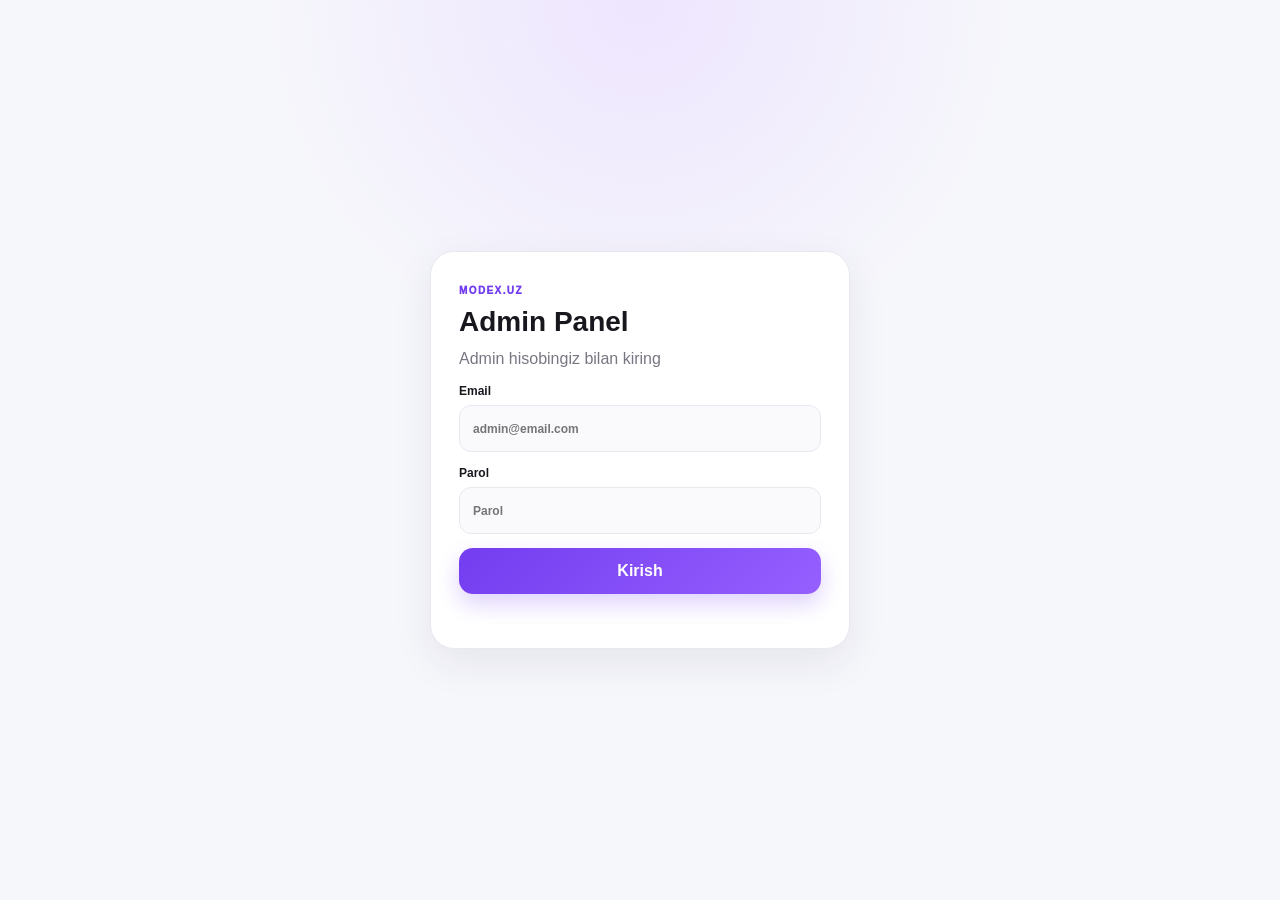
==== commit 8001cfb9: "Update admin.html" ====
--- a/admin.html
+++ b/admin.html
@@ -6,536 +6,821 @@
 
   <meta
     name="viewport"
-    content="width=device-width,initial-scale=1"
+    content="width=device-width, initial-scale=1, viewport-fit=cover"
+  >
+
+  <meta
+    name="theme-color"
+    content="#713cf0"
   >
 
   <title>MODEX.UZ — Admin Panel</title>
 
   <link
     rel="stylesheet"
-    href="./style.css?v=20260815-0605"
+    href="./style.css?v=20260815-1300"
   >
 </head>
 
+
 <body>
 
 
-<section
-  id="loginView"
-  class="login-wrap"
->
-
-  <div class="login-box">
-
-    <span class="market-category">
-      MODEX.UZ
-    </span>
-
-    <h2>
-      Admin panel
-    </h2>
-
-    <form id="loginForm">
-
-      <label>
-        Email
-
-        <input
-          id="email"
-          type="email"
-          required
+  <!-- =====================================================
+       LOGIN
+  ====================================================== -->
+
+  <section
+    id="loginView"
+    class="login-wrap"
+  >
+
+    <div class="login-box">
+
+      <span class="market-category">
+        MODEX.UZ
+      </span>
+
+      <h2>
+        Admin Panel
+      </h2>
+
+      <p style="color:#777783; margin-top:-10px;">
+        Admin hisobingiz bilan kiring
+      </p>
+
+
+      <form id="loginForm">
+
+        <label>
+          Email
+
+          <input
+            id="email"
+            type="email"
+            placeholder="admin@email.com"
+            autocomplete="email"
+            required
+          >
+        </label>
+
+
+        <label>
+          Parol
+
+          <input
+            id="password"
+            type="password"
+            placeholder="Parol"
+            autocomplete="current-password"
+            required
+          >
+        </label>
+
+
+        <button
+          class="main-btn full-btn"
+          type="submit"
         >
-      </label>
-
-      <label>
-        Parol
-
-        <input
-          id="password"
-          type="password"
-          required
+          Kirish
+        </button>
+
+
+        <p
+          id="loginMessage"
+          class="form-message"
+        ></p>
+
+      </form>
+
+    </div>
+
+  </section>
+
+
+  <!-- =====================================================
+       ADMIN PANEL
+  ====================================================== -->
+
+  <section
+    id="adminView"
+    class="hidden"
+  >
+
+    <div class="admin-shell">
+
+
+      <!-- =================================================
+           HEADER
+      ================================================== -->
+
+      <header class="admin-head">
+
+        <div>
+
+          <span class="market-category">
+            MODEX.UZ
+          </span>
+
+          <h1>
+            Admin Panel
+          </h1>
+
+          <p id="adminEmail">
+            Admin
+          </p>
+
+        </div>
+
+
+        <div class="admin-top-actions">
+
+          <a
+            href="./index.html"
+            class="small-btn"
+          >
+            🏠 Sayt
+          </a>
+
+          <a
+            href="./operator.html"
+            class="small-btn"
+          >
+            👨‍💻 Operator
+          </a>
+
+          <button
+            id="refreshAdminBtn"
+            class="small-btn"
+            type="button"
+          >
+            🔄
+          </button>
+
+          <button
+            id="logoutBtn"
+            class="small-btn"
+            type="button"
+          >
+            Chiqish
+          </button>
+
+        </div>
+
+      </header>
+
+
+      <!-- =================================================
+           MAIN STATISTICS
+      ================================================== -->
+
+      <section class="stats-row">
+
+        <article class="stat">
+
+          <span>
+            Mahsulotlar
+          </span>
+
+          <b id="aProducts">
+            0
+          </b>
+
+        </article>
+
+
+        <article class="stat">
+
+          <span>
+            Buyurtmalar
+          </span>
+
+          <b id="aOrders">
+            0
+          </b>
+
+        </article>
+
+
+        <article class="stat">
+
+          <span>
+            Yangi zayavkalar
+          </span>
+
+          <b id="aNew">
+            0
+          </b>
+
+        </article>
+
+
+        <article class="stat">
+
+          <span>
+            Operatorlar
+          </span>
+
+          <b id="aOperators">
+            0
+          </b>
+
+        </article>
+
+      </section>
+
+
+      <!-- =================================================
+           ORDER STATISTICS
+      ================================================== -->
+
+      <section class="admin-order-stats">
+
+        <article class="order-stat-card">
+
+          <span>
+            Bugungi
+          </span>
+
+          <strong id="todayOrdersCount">
+            0
+          </strong>
+
+        </article>
+
+
+        <article class="order-stat-card">
+
+          <span>
+            🔴 Yangi
+          </span>
+
+          <strong id="newOrdersCount">
+            0
+          </strong>
+
+        </article>
+
+
+        <article class="order-stat-card">
+
+          <span>
+            🟠 Gaplashildi
+          </span>
+
+          <strong id="talkedOrdersCount">
+            0
+          </strong>
+
+        </article>
+
+
+        <article class="order-stat-card">
+
+          <span>
+            🔵 Tasdiqlandi
+          </span>
+
+          <strong id="confirmedOrdersCount">
+            0
+          </strong>
+
+        </article>
+
+
+        <article class="order-stat-card">
+
+          <span>
+            🟣 Yo‘lda
+          </span>
+
+          <strong id="deliveryOrdersCount">
+            0
+          </strong>
+
+        </article>
+
+
+        <article class="order-stat-card">
+
+          <span>
+            🟢 Yakunlandi
+          </span>
+
+          <strong id="doneOrdersCount">
+            0
+          </strong>
+
+        </article>
+
+      </section>
+
+
+      <!-- =================================================
+           BUGUNGI OPERATOR NATIJALARI
+      ================================================== -->
+
+      <section class="panel wide-panel">
+
+        <div class="section-title">
+
+          <div>
+
+            <span class="market-category">
+              OPERATOR NATIJALARI
+            </span>
+
+            <h2>
+              Bugungi gaplashilgan zayavkalar
+            </h2>
+
+            <p
+              style="
+                margin:5px 0 0;
+                color:#777783;
+                font-size:12px;
+              "
+            >
+              Har bir operator bugun nechta mijoz bilan gaplashgani
+            </p>
+
+          </div>
+
+
+          <span
+            id="todayOperatorsTotal"
+            class="badge"
+          >
+            0 ta
+          </span>
+
+        </div>
+
+
+        <div
+          id="operatorDailyStats"
+          class="operator-daily-stats"
         >
-      </label>
-
-      <button
-        class="main-btn full-btn"
-        type="submit"
-      >
-        Kirish
-      </button>
-
-      <p
-        id="loginMessage"
-        class="form-message"
-      ></p>
-
-    </form>
-
-  </div>
-
-</section>
-
-
-<section
-  id="adminView"
-  class="hidden"
->
-
-  <div class="admin-shell">
-
-    <header class="admin-head">
-
-      <div>
-
-        <span class="market-category">
-          MODEX.UZ
-        </span>
-
-        <h1>
-          Admin Panel
-        </h1>
-
-        <p id="adminEmail"></p>
-
-      </div>
-
-      <div class="admin-top-actions">
-
-        <a
-          href="./index.html"
-          class="small-btn"
-        >
-          🏠 Sayt
-        </a>
-
-        <a
-          href="./operator.html"
-          class="small-btn"
-        >
-          👨‍💻 Operator
-        </a>
-
-        <button
-          id="refreshAdminBtn"
-          class="small-btn"
-          type="button"
-        >
-          🔄
-        </button>
-
-        <button
-          id="logoutBtn"
-          class="small-btn"
-          type="button"
-        >
-          Chiqish
-        </button>
-
-      </div>
-
-    </header>
-
-
-    <div class="stats-row">
-
-      <div class="stat">
-        <span>Mahsulotlar</span>
-        <b id="aProducts">0</b>
-      </div>
-
-      <div class="stat">
-        <span>Buyurtmalar</span>
-        <b id="aOrders">0</b>
-      </div>
-
-      <div class="stat">
-        <span>Yangi</span>
-        <b id="aNew">0</b>
-      </div>
-
-      <div class="stat">
-        <span>Operatorlar</span>
-        <b id="aOperators">0</b>
-      </div>
-
-    </div>
-
-
-    <div class="admin-order-stats">
-
-      <article class="order-stat-card">
-        <span>Bugungi</span>
-        <strong id="todayOrdersCount">0</strong>
-      </article>
-
-      <article class="order-stat-card">
-        <span>🔴 Yangi</span>
-        <strong id="newOrdersCount">0</strong>
-      </article>
-
-      <article class="order-stat-card">
-        <span>🟠 Gaplashildi</span>
-        <strong id="talkedOrdersCount">0</strong>
-      </article>
-
-      <article class="order-stat-card">
-        <span>🔵 Tasdiqlandi</span>
-        <strong id="confirmedOrdersCount">0</strong>
-      </article>
-
-      <article class="order-stat-card">
-        <span>🟣 Yetkazishda</span>
-        <strong id="deliveryOrdersCount">0</strong>
-      </article>
-
-      <article class="order-stat-card">
-        <span>🟢 Yakunlandi</span>
-        <strong id="doneOrdersCount">0</strong>
-      </article>
-
-    </div>
-
-
-    <div class="admin-grid">
-
-      <section class="panel">
-
-        <h2 id="productFormTitle">
-          Mahsulot qo‘shish
-        </h2>
-
-        <form
-          id="productForm"
-          class="admin-form"
-        >
-
-          <input
-            id="editProductId"
-            type="hidden"
-          >
-
-          <label>
-            Mahsulot nomi
+          <!-- admin.js -->
+        </div>
+
+      </section>
+
+
+      <!-- =================================================
+           PRODUCT + OPERATORS
+      ================================================== -->
+
+      <div class="admin-grid">
+
+
+        <!-- PRODUCT -->
+
+        <section class="panel">
+
+          <span class="market-category">
+            MAHSULOTLAR
+          </span>
+
+          <h2 id="productFormTitle">
+            Mahsulot qo‘shish
+          </h2>
+
+
+          <form
+            id="productForm"
+            class="admin-form"
+          >
+
             <input
-              id="pName"
-              type="text"
-              required
+              id="editProductId"
+              type="hidden"
             >
-          </label>
-
-          <label>
-            Kategoriya
-            <input
-              id="pCategory"
-              type="text"
-              required
-            >
-          </label>
-
-          <div class="admin-form-two">
+
 
             <label>
-              Narx
+              Mahsulot nomi
+
               <input
-                id="pPrice"
-                type="number"
+                id="pName"
+                type="text"
+                placeholder="Mahsulot nomi"
                 required
               >
             </label>
 
+
             <label>
-              Eski narx
+              Kategoriya
+
               <input
-                id="pOldPrice"
-                type="number"
+                id="pCategory"
+                type="text"
+                placeholder="Masalan: Bolalar kiyimi"
+                required
               >
             </label>
 
-          </div>
-
-          <div class="admin-form-two">
+
+            <div class="admin-form-two">
+
+              <label>
+                Narx
+
+                <input
+                  id="pPrice"
+                  type="number"
+                  min="0"
+                  placeholder="0"
+                  required
+                >
+              </label>
+
+
+              <label>
+                Eski narx
+
+                <input
+                  id="pOldPrice"
+                  type="number"
+                  min="0"
+                  placeholder="0"
+                >
+              </label>
+
+            </div>
+
+
+            <div class="admin-form-two">
+
+              <label>
+                Chegirma %
+
+                <input
+                  id="pDiscount"
+                  type="number"
+                  min="0"
+                  max="100"
+                  value="0"
+                >
+              </label>
+
+
+              <label>
+                Omborda
+
+                <input
+                  id="pStock"
+                  type="number"
+                  min="0"
+                  value="0"
+                >
+              </label>
+
+            </div>
+
 
             <label>
-              Chegirma %
+              Tavsif
+
+              <textarea
+                id="pDesc"
+                rows="5"
+                placeholder="Mahsulot haqida..."
+              ></textarea>
+            </label>
+
+
+            <label>
+              Rasm
+
               <input
-                id="pDiscount"
-                type="number"
-                min="0"
-                max="100"
+                id="pImage"
+                type="file"
+                accept="image/*"
               >
             </label>
 
+
+            <button
+              id="productSubmitBtn"
+              class="main-btn"
+              type="submit"
+            >
+              Mahsulot qo‘shish
+            </button>
+
+
+            <button
+              id="cancelEditBtn"
+              class="small-btn hidden"
+              type="button"
+            >
+              Bekor qilish
+            </button>
+
+
+            <p
+              id="productMessage"
+              class="form-message"
+            ></p>
+
+          </form>
+
+
+          <div
+            id="adminProducts"
+            class="product-admin-list"
+          >
+            <!-- admin.js -->
+          </div>
+
+        </section>
+
+
+        <!-- OPERATORS -->
+
+        <section class="panel">
+
+          <span class="market-category">
+            OPERATORLAR
+          </span>
+
+          <h2>
+            Operator boshqaruvi
+          </h2>
+
+
+          <form
+            id="operatorCreateForm"
+            class="admin-form"
+          >
+
             <label>
-              Omborda
+              Operator ismi
+
               <input
-                id="pStock"
-                type="number"
-                min="0"
-                value="0"
+                id="opName"
+                type="text"
+                placeholder="Masalan: Lazizbek"
+                required
               >
             </label>
 
+
+            <label>
+              Email
+
+              <input
+                id="newOpEmail"
+                type="email"
+                placeholder="operator@email.com"
+                required
+              >
+            </label>
+
+
+            <label>
+              Parol
+
+              <input
+                id="newOpPassword"
+                type="password"
+                minlength="6"
+                placeholder="Kamida 6 belgi"
+                required
+              >
+            </label>
+
+
+            <button
+              class="main-btn"
+              type="submit"
+            >
+              Operator yaratish
+            </button>
+
+
+            <p
+              id="operatorCreateMessage"
+              class="form-message"
+            ></p>
+
+          </form>
+
+
+          <div id="operatorsList">
+            <!-- admin.js -->
           </div>
 
-          <label>
-            Tavsif
-            <textarea
-              id="pDesc"
-              rows="5"
-            ></textarea>
-          </label>
-
-          <label>
-            Rasm
-            <input
-              id="pImage"
-              type="file"
-              accept="image/*"
-            >
-          </label>
-
-          <button
-            id="productSubmitBtn"
-            class="main-btn"
-            type="submit"
-          >
-            Mahsulot qo‘shish
-          </button>
-
-          <button
-            id="cancelEditBtn"
-            class="small-btn hidden"
-            type="button"
-          >
-            Bekor qilish
-          </button>
-
-          <p
-            id="productMessage"
-            class="form-message"
-          ></p>
-
-        </form>
+        </section>
+
+      </div>
+
+
+      <!-- =================================================
+           ORDERS
+      ================================================== -->
+
+      <section class="panel wide-panel orders-panel">
+
+        <div class="section-title">
+
+          <div>
+
+            <span class="market-category">
+              ZAYAVKALAR
+            </span>
+
+            <h2>
+              Buyurtmalar
+            </h2>
+
+          </div>
+
+
+          <span
+            id="visibleOrderCount"
+            class="badge"
+          >
+            0 ta
+          </span>
+
+        </div>
+
+
+        <!-- FILTERS -->
+
+        <div class="order-status-filters">
+
+          <button
+            class="order-filter-btn active"
+            data-status="all"
+            type="button"
+          >
+            Barchasi
+          </button>
+
+          <button
+            class="order-filter-btn"
+            data-status="new"
+            type="button"
+          >
+            🔴 Yangi
+          </button>
+
+          <button
+            class="order-filter-btn"
+            data-status="talked"
+            type="button"
+          >
+            🟠 Gaplashildi
+          </button>
+
+          <button
+            class="order-filter-btn"
+            data-status="confirmed"
+            type="button"
+          >
+            🔵 Tasdiqlandi
+          </button>
+
+          <button
+            class="order-filter-btn"
+            data-status="delivery"
+            type="button"
+          >
+            🟣 Yo‘lda
+          </button>
+
+          <button
+            class="order-filter-btn"
+            data-status="done"
+            type="button"
+          >
+            🟢 Yakunlandi
+          </button>
+
+          <button
+            class="order-filter-btn"
+            data-status="cancelled"
+            type="button"
+          >
+            ⚪ Bekor
+          </button>
+
+        </div>
+
+
+        <!-- SEARCH -->
+
+        <div class="admin-order-tools">
+
+          <input
+            id="adminOrderSearch"
+            type="search"
+            placeholder="Ism, telefon yoki mahsulot..."
+            autocomplete="off"
+          >
+
+          <button
+            id="clearOrderSearch"
+            class="small-btn"
+            type="button"
+          >
+            Tozalash
+          </button>
+
+        </div>
+
+
+        <!-- DESKTOP TABLE -->
+
+        <div class="table-wrap">
+
+          <table class="orders-table">
+
+            <thead>
+
+              <tr>
+                <th>ID</th>
+                <th>Mijoz</th>
+                <th>Telefon</th>
+                <th>Mahsulot</th>
+                <th>Soni</th>
+                <th>Razmer</th>
+                <th>Rang</th>
+                <th>Status</th>
+                <th>Amal</th>
+              </tr>
+
+            </thead>
+
+            <tbody id="ordersBody">
+              <!-- admin.js -->
+            </tbody>
+
+          </table>
+
+        </div>
+
+
+        <p
+          id="ordersMessage"
+          class="form-message"
+        ></p>
+
+      </section>
+
+
+      <!-- MOBILE ORDERS -->
+
+      <section
+        id="mobileOrders"
+        class="mobile-orders"
+      >
+        <!-- admin.js -->
+      </section>
+
+
+      <!-- =================================================
+           SUPPORT
+      ================================================== -->
+
+      <section class="panel wide-panel">
+
+        <span class="market-category">
+          YORDAM
+        </span>
+
+        <h2>
+          Mijoz murojaatlari
+        </h2>
+
 
         <div
-          id="adminProducts"
-          class="product-admin-list"
-        ></div>
+          id="adminSupportList"
+          class="support-list"
+        >
+          <!-- admin.js -->
+        </div>
 
       </section>
 
 
-      <section class="panel">
-
-        <h2>
-          Operatorlar
-        </h2>
-
-        <form
-          id="operatorCreateForm"
-          class="admin-form"
-        >
-
-          <label>
-            Ism
-            <input
-              id="opName"
-              type="text"
-              required
-            >
-          </label>
-
-          <label>
-            Email
-            <input
-              id="newOpEmail"
-              type="email"
-              required
-            >
-          </label>
-
-          <label>
-            Parol
-            <input
-              id="newOpPassword"
-              type="password"
-              minlength="6"
-              required
-            >
-          </label>
-
-          <button
-            class="main-btn"
-            type="submit"
-          >
-            Operator yaratish
-          </button>
-
-          <p
-            id="operatorCreateMessage"
-            class="form-message"
-          ></p>
-
-        </form>
-
-        <div id="operatorsList"></div>
-
-      </section>
-
     </div>
 
-
-    <section class="panel wide-panel orders-panel">
-
-      <div class="section-title">
-
-        <h2>
-          Buyurtmalar
-        </h2>
-
-        <span
-          id="visibleOrderCount"
-          class="badge"
-        >
-          0 ta
-        </span>
-
-      </div>
-
-
-      <div class="order-status-filters">
-
-        <button
-          class="order-filter-btn active"
-          data-status="all"
-        >
-          Barchasi
-        </button>
-
-        <button
-          class="order-filter-btn"
-          data-status="new"
-        >
-          🔴 Yangi
-        </button>
-
-        <button
-          class="order-filter-btn"
-          data-status="talked"
-        >
-          🟠 Gaplashildi
-        </button>
-
-        <button
-          class="order-filter-btn"
-          data-status="confirmed"
-        >
-          🔵 Tasdiqlandi
-        </button>
-
-        <button
-          class="order-filter-btn"
-          data-status="delivery"
-        >
-          🟣 Yetkazishda
-        </button>
-
-        <button
-          class="order-filter-btn"
-          data-status="done"
-        >
-          🟢 Yakunlandi
-        </button>
-
-        <button
-          class="order-filter-btn"
-          data-status="cancelled"
-        >
-          Bekor
-        </button>
-
-      </div>
-
-
-      <div class="admin-order-tools">
-
-        <input
-          id="adminOrderSearch"
-          type="search"
-          placeholder="Ism yoki telefon..."
-        >
-
-        <button
-          id="clearOrderSearch"
-          class="small-btn"
-        >
-          Tozalash
-        </button>
-
-      </div>
-
-
-      <div class="table-wrap">
-
-        <table class="orders-table">
-
-          <thead>
-
-            <tr>
-              <th>ID</th>
-              <th>Mijoz</th>
-              <th>Telefon</th>
-              <th>Mahsulot</th>
-              <th>Soni</th>
-              <th>Razmer</th>
-              <th>Rang</th>
-              <th>Status</th>
-              <th>Amal</th>
-            </tr>
-
-          </thead>
-
-          <tbody id="ordersBody"></tbody>
-
-        </table>
-
-      </div>
-
-
-      <p
-        id="ordersMessage"
-        class="form-message"
-      ></p>
-
-    </section>
-
-
-    <section
-      id="mobileOrders"
-      class="mobile-orders"
-    ></section>
-
-
-    <section class="panel wide-panel">
-
-      <h2>
-        Yordam murojaatlari
-      </h2>
-
-      <div
-        id="adminSupportList"
-        class="support-list"
-      ></div>
-
-    </section>
-
-  </div>
-
-</section>
-
-
-<script src="./config.js?v=20260815-0605"></script>
-<script src="./admin.js?v=20260815-0605"></script>
+  </section>
+
+
+  <!-- =====================================================
+       JAVASCRIPT
+  ====================================================== -->
+
+  <script src="./config.js?v=20260815-1300"></script>
+
+  <script src="./admin.js?v=20260815-1300"></script>
+
 
 </body>
 </html>
--- a/style.css
+++ b/style.css
@@ -1,21 +1,48 @@
+/* =========================================================
+   MODEX.UZ — FULL DESIGN SYSTEM
+   INDEX + ADMIN + OPERATOR + MOBILE
+========================================================= */
+
 :root{
   --bg:#f6f7fb;
-  --panel:#ffffff;
-  --text:#18181f;
+  --bg2:#fafaff;
+  --card:#ffffff;
+
+  --text:#17171d;
   --muted:#777783;
-  --line:#e7e7ee;
-
-  --brand:#6f35e8;
-  --brand2:#8b5cf6;
-  --soft:#f2edff;
-
-  --success:#16835a;
-  --danger:#d6455d;
-  --warning:#c7770b;
-
-  --shadow:0 12px 35px rgba(30,25,60,.08);
-  --shadow-small:0 5px 18px rgba(30,25,60,.05);
-}
+  --line:#e8e8ef;
+
+  --purple:#733df0;
+  --purple2:#965fff;
+  --purple3:#5422c7;
+  --purple-soft:#f2ecff;
+
+  --green:#14865c;
+  --green-soft:#eaf8f1;
+
+  --red:#d6415d;
+  --red-soft:#fff0f3;
+
+  --orange:#d17a16;
+  --orange-soft:#fff5e8;
+
+  --blue:#3976dd;
+  --blue-soft:#edf4ff;
+
+  --shadow:
+    0 14px 40px rgba(39,31,73,.08);
+
+  --shadow-small:
+    0 6px 20px rgba(39,31,73,.055);
+
+  --radius:22px;
+  --radius-small:14px;
+}
+
+
+/* =========================================================
+   RESET
+========================================================= */
 
 *{
   box-sizing:border-box;
@@ -27,9 +54,26 @@
 
 body{
   margin:0;
-  font-family:Arial,Helvetica,sans-serif;
-  background:var(--bg);
+  min-height:100vh;
+
+  font-family:
+    Inter,
+    -apple-system,
+    BlinkMacSystemFont,
+    "Segoe UI",
+    Arial,
+    sans-serif;
+
   color:var(--text);
+
+  background:
+    linear-gradient(
+      180deg,
+      #ffffff 0,
+      var(--bg) 220px
+    );
+
+  -webkit-font-smoothing:antialiased;
 }
 
 a{
@@ -48,228 +92,319 @@
   cursor:pointer;
 }
 
+button:disabled{
+  opacity:.5;
+  cursor:not-allowed;
+}
+
 img{
   max-width:100%;
 }
 
 .hidden{
-  display:none!important;
-}
-
-
-/* =========================
-   UMUMIY
-========================= */
+  display:none !important;
+}
+
+
+/* =========================================================
+   COMMON
+========================================================= */
 
 .main-btn{
-  min-height:44px;
-  padding:0 15px;
-  border:0;
-  border-radius:12px;
-  background:linear-gradient(135deg,var(--brand),var(--brand2));
-  color:#fff;
-  font-weight:900;
-}
-
-.full-btn{
-  width:100%;
-}
-
-.small-btn{
-  min-height:38px;
-  padding:7px 11px;
+  min-height:46px;
+  padding:0 18px;
+
   display:inline-flex;
   align-items:center;
   justify-content:center;
-  border:1px solid var(--line);
-  border-radius:10px;
+
+  border:0;
+  border-radius:14px;
+
+  background:
+    linear-gradient(
+      135deg,
+      var(--purple),
+      var(--purple2)
+    );
+
+  color:#fff;
+
+  font-weight:900;
+
+  box-shadow:
+    0 10px 22px rgba(115,61,240,.23);
+
+  transition:
+    transform .18s ease,
+    box-shadow .18s ease;
+}
+
+.main-btn:hover{
+  transform:translateY(-2px);
+
+  box-shadow:
+    0 15px 30px rgba(115,61,240,.30);
+}
+
+.full-btn{
+  width:100%;
+}
+
+.small-btn{
+  min-height:40px;
+  padding:0 13px;
+
+  display:inline-flex;
+  align-items:center;
+  justify-content:center;
+
+  border:1px solid var(--line);
+  border-radius:12px;
+
   background:#fff;
+
+  color:var(--text);
+
+  font-size:12px;
+  font-weight:850;
+
+  transition:.18s ease;
+}
+
+.small-btn:hover{
+  border-color:#d9cdf8;
+  background:var(--purple-soft);
+  color:var(--purple);
+}
+
+.market-category{
+  color:var(--purple);
+
+  font-size:10px;
+  font-weight:950;
+
+  letter-spacing:1.4px;
+
+  text-transform:uppercase;
+}
+
+.badge{
+  display:inline-flex;
+  align-items:center;
+
+  min-height:30px;
+  padding:0 10px;
+
+  border:1px solid var(--line);
+  border-radius:999px;
+
+  background:#fff;
+
+  color:var(--muted);
+
+  font-size:11px;
+  font-weight:900;
+}
+
+.form-message{
+  min-height:18px;
+  margin:8px 0 0;
+
   font-size:12px;
   font-weight:800;
 }
 
-.market-category{
-  color:var(--brand);
-  font-size:10px;
-  font-weight:900;
-  letter-spacing:1.2px;
-}
-
-.form-message{
-  min-height:18px;
-  margin:7px 0 0;
-  font-size:12px;
-  font-weight:800;
-}
-
+.form-message.error,
 .error{
-  color:var(--danger);
-}
-
+  color:var(--red);
+}
+
+.form-message.success,
 .success{
-  color:var(--success);
-}
-
-.badge{
-  padding:5px 9px;
-  border-radius:999px;
-  background:#eeeef3;
-  font-size:10px;
-  font-weight:900;
-}
-
-
-/* =========================
-   LOGIN
-========================= */
-
-.login-wrap{
-  min-height:100vh;
-  display:grid;
-  place-items:center;
-  padding:20px;
-}
-
-.login-box{
-  width:min(420px,100%);
-  padding:25px;
-  border:1px solid var(--line);
-  border-radius:21px;
+  color:var(--green);
+}
+
+.empty-state{
+  padding:50px 20px;
+
+  border:1px dashed #d9d9e3;
+  border-radius:20px;
+
   background:#fff;
-  box-shadow:var(--shadow);
-}
-
-.login-box h2{
-  margin:8px 0 20px;
-}
-
-.login-box label{
-  display:block;
-  margin-bottom:13px;
-  font-size:12px;
-  font-weight:850;
-}
-
-.login-box input{
-  width:100%;
-  min-height:46px;
-  margin-top:6px;
-  padding:0 12px;
-  border:1px solid var(--line);
-  border-radius:11px;
-  background:#fafafd;
-  outline:none;
-}
-
-.login-box input:focus{
-  border-color:#bca4fa;
-  box-shadow:0 0 0 4px rgba(111,53,232,.08);
-}
-
-
-/* =========================================
-   ASOSIY SAYT
-========================================= */
+
+  text-align:center;
+  color:var(--muted);
+}
+
+
+/* =========================================================
+   PUBLIC HEADER
+========================================================= */
 
 .market-header{
   position:sticky;
   top:0;
-  z-index:200;
-  border-bottom:1px solid var(--line);
-  background:rgba(255,255,255,.97);
-  backdrop-filter:blur(15px);
+  z-index:300;
+
+  border-bottom:1px solid rgba(231,231,239,.9);
+
+  background:rgba(255,255,255,.95);
+
+  backdrop-filter:blur(18px);
+
+  box-shadow:
+    0 5px 20px rgba(30,25,60,.035);
 }
 
 .header-inner{
-  max-width:1280px;
+  max-width:1320px;
+  min-height:76px;
+
   margin:auto;
   padding:10px 20px;
+
   display:grid;
-  grid-template-columns:auto auto 1fr auto;
-  gap:12px;
+  grid-template-columns:auto auto minmax(220px,1fr) auto;
+
   align-items:center;
+  gap:13px;
 }
 
 .brand{
   display:flex;
   align-items:center;
-  gap:6px;
+  gap:5px;
+
   white-space:nowrap;
 }
 
 .brand-mini{
-  color:#8b8b95;
-  font-size:8px;
+  color:#9a9aa4;
+
+  font-size:7px;
   font-weight:700;
 }
 
 .brand-main{
-  font-size:25px;
-  font-weight:950;
+  font-size:27px;
+  font-weight:1000;
+
+  letter-spacing:-1.5px;
 }
 
 .brand-uz{
-  color:var(--brand);
+  color:var(--purple);
 }
 
 .catalog-btn{
-  min-height:45px;
-  padding:0 16px;
+  min-height:48px;
+  padding:0 17px;
+
   border:0;
-  border-radius:13px;
-  background:var(--soft);
-  color:var(--brand);
+  border-radius:14px;
+
+  background:var(--purple-soft);
+
+  color:var(--purple);
+
   font-weight:900;
+
+  transition:.18s ease;
+}
+
+.catalog-btn:hover{
+  background:#e8deff;
 }
 
 .header-search{
-  height:47px;
+  height:50px;
+
   display:flex;
   overflow:hidden;
-  border:1px solid var(--line);
-  border-radius:14px;
+
+  border:1px solid #e4e4ec;
+  border-radius:15px;
+
   background:#f8f8fb;
+
+  transition:.18s ease;
+}
+
+.header-search:focus-within{
+  border-color:#b99ef7;
+
+  box-shadow:
+    0 0 0 4px rgba(115,61,240,.08);
 }
 
 .header-search input{
   flex:1;
   min-width:0;
-  padding:0 15px;
+
+  padding:0 16px;
+
   border:0;
   outline:none;
+
   background:transparent;
+
+  color:var(--text);
 }
 
 .header-search button{
-  width:52px;
+  width:54px;
+
   border:0;
+
   background:transparent;
+
+  font-size:18px;
 }
 
 .header-buttons{
-  display:flex;
-  gap:5px;
-}
-
-.header-btn{
-  min-height:44px;
-  padding:7px 10px;
   display:flex;
   align-items:center;
   gap:5px;
+}
+
+.header-btn{
+  min-height:46px;
+  padding:7px 10px;
+
+  display:flex;
+  align-items:center;
+  gap:6px;
+
   border:0;
-  border-radius:12px;
+  border-radius:13px;
+
   background:transparent;
+
+  font-size:13px;
+  font-weight:800;
+
+  transition:.18s ease;
+}
+
+.header-btn:hover{
+  background:#f4f0ff;
+  color:var(--purple);
 }
 
 .header-btn b{
-  min-width:19px;
-  height:19px;
+  min-width:20px;
+  height:20px;
+
   display:grid;
   place-items:center;
+
   border-radius:50%;
-  background:var(--brand);
+
+  background:var(--purple);
+
   color:#fff;
+
   font-size:10px;
 }
 
@@ -277,359 +412,1059 @@
   display:none;
 }
 
+
+/* =========================================================
+   PUBLIC MAIN
+========================================================= */
+
 body > main{
-  max-width:1280px;
+  width:min(1320px,100%);
+
   margin:auto;
-  padding:24px 20px 80px;
-}
-
-
-/* HERO */
+
+  padding:25px 20px 100px;
+}
+
+
+/* =========================================================
+   HERO
+========================================================= */
 
 .market-hero{
   display:grid;
-  grid-template-columns:2fr .8fr;
-  gap:16px;
+  grid-template-columns:minmax(0,2fr) minmax(280px,.8fr);
+
+  gap:18px;
 }
 
 .hero-main{
-  min-height:360px;
-  padding:44px;
+  position:relative;
+
+  min-height:400px;
+
+  padding:48px;
+
   display:flex;
   align-items:center;
-  border-radius:28px;
-  background:linear-gradient(135deg,#6632df,#8c5cf6);
+
+  overflow:hidden;
+
+  border-radius:32px;
+
+  background:
+    radial-gradient(
+      circle at 85% 12%,
+      rgba(255,255,255,.23),
+      transparent 27%
+    ),
+    radial-gradient(
+      circle at 88% 85%,
+      rgba(255,255,255,.10),
+      transparent 30%
+    ),
+    linear-gradient(
+      135deg,
+      #5e2dd4 0%,
+      #7941ec 48%,
+      #a269ff 100%
+    );
+
   color:#fff;
-  box-shadow:var(--shadow);
+
+  box-shadow:
+    0 25px 60px rgba(95,48,207,.24);
+}
+
+.hero-main::after{
+  content:"";
+
+  position:absolute;
+  right:-70px;
+  bottom:-100px;
+
+  width:320px;
+  height:320px;
+
+  border:1px solid rgba(255,255,255,.16);
+  border-radius:50%;
 }
 
 .hero-text{
-  max-width:680px;
+  position:relative;
+  z-index:2;
+
+  max-width:720px;
 }
 
 .hero-label{
-  display:inline-block;
-  padding:7px 10px;
+  display:inline-flex;
+
+  padding:8px 12px;
+
+  border:1px solid rgba(255,255,255,.25);
   border-radius:999px;
-  background:rgba(255,255,255,.14);
+
+  background:rgba(255,255,255,.13);
+
+  backdrop-filter:blur(10px);
+
   font-size:10px;
   font-weight:900;
 }
 
 .hero-text h1{
-  margin:16px 0 15px;
-  font-size:clamp(40px,5vw,68px);
-  line-height:1;
+  margin:18px 0 15px;
+
+  font-size:clamp(42px,5.2vw,70px);
+  line-height:.98;
+
+  letter-spacing:-2.5px;
 }
 
 .hero-text p{
   max-width:590px;
+
+  margin:0 0 20px;
+
   color:#eee9ff;
-  line-height:1.6;
+
+  font-size:15px;
+  line-height:1.7;
 }
 
 .hero-button{
-  min-height:48px;
-  margin-top:8px;
+  min-height:50px;
   padding:0 20px;
+
   display:inline-flex;
   align-items:center;
   justify-content:center;
-  border-radius:13px;
+
+  border-radius:14px;
+
   background:#fff;
-  color:var(--brand);
-  font-weight:900;
+
+  color:var(--purple);
+
+  font-weight:950;
+
+  box-shadow:
+    0 10px 25px rgba(0,0,0,.12);
+
+  transition:.18s ease;
+}
+
+.hero-button:hover{
+  transform:translateY(-2px);
 }
 
 .hero-side{
-  min-height:360px;
-  padding:26px;
+  min-height:400px;
+
+  padding:28px;
+
   display:flex;
   flex-direction:column;
   justify-content:flex-end;
-  border:1px solid var(--line);
-  border-radius:28px;
-  background:#fff;
-  box-shadow:var(--shadow-small);
+
+  border:1px solid var(--line);
+  border-radius:32px;
+
+  background:
+    radial-gradient(
+      circle at 100% 0,
+      #f0e8ff,
+      transparent 40%
+    ),
+    #fff;
+
+  box-shadow:var(--shadow);
 }
 
 .hero-side > span{
   margin-bottom:auto;
-  color:var(--brand);
+
+  color:var(--purple);
+
   font-size:10px;
-  font-weight:900;
+  font-weight:950;
+
+  letter-spacing:1.2px;
 }
 
 .hero-side strong{
-  font-size:28px;
+  font-size:29px;
+  line-height:1.1;
+
+  letter-spacing:-.8px;
 }
 
 .hero-side p{
   color:var(--muted);
-}
-
-
-/* KATEGORIYA */
+
+  line-height:1.5;
+}
+
+
+/* =========================================================
+   SECTIONS
+========================================================= */
 
 .market-section{
-  padding-top:44px;
+  padding-top:48px;
 }
 
 .section-title{
-  margin-bottom:17px;
+  margin-bottom:18px;
+
   display:flex;
   align-items:center;
   justify-content:space-between;
-  gap:10px;
+
+  gap:12px;
 }
 
 .section-title h2{
   margin:0;
-  font-size:30px;
+
+  font-size:31px;
+
+  letter-spacing:-.8px;
 }
 
 .text-btn{
   border:0;
+
   background:transparent;
-  color:var(--brand);
+
+  color:var(--purple);
+
   font-weight:900;
 }
+
+.product-count{
+  padding:7px 10px;
+
+  border:1px solid var(--line);
+  border-radius:999px;
+
+  background:#fff;
+
+  color:var(--muted);
+
+  font-size:11px;
+  font-weight:800;
+}
+
+
+/* =========================================================
+   CATEGORY
+========================================================= */
 
 .category-grid{
   display:grid;
-  grid-template-columns:repeat(6,1fr);
+  grid-template-columns:repeat(6,minmax(0,1fr));
+
+  gap:13px;
+}
+
+.category-card{
+  min-height:128px;
+
+  padding:16px;
+
+  display:flex;
+  flex-direction:column;
+  align-items:flex-start;
+  justify-content:space-between;
+
+  border:1px solid var(--line);
+  border-radius:21px;
+
+  background:
+    linear-gradient(
+      180deg,
+      #fff,
+      #fdfcff
+    );
+
+  color:var(--text);
+
+  text-align:left;
+
+  box-shadow:var(--shadow-small);
+
+  transition:
+    transform .2s ease,
+    box-shadow .2s ease,
+    border-color .2s ease;
+}
+
+.category-card:hover{
+  transform:translateY(-4px);
+
+  border-color:#d5c6fa;
+
+  box-shadow:
+    0 16px 35px rgba(63,44,121,.11);
+}
+
+.category-icon{
+  width:48px;
+  height:48px;
+
+  display:grid;
+  place-items:center;
+
+  border-radius:15px;
+
+  background:var(--purple-soft);
+
+  color:var(--purple);
+
+  font-size:21px;
+}
+
+
+/* =========================================================
+   FILTER
+========================================================= */
+
+.filter-section{
+  padding-top:24px;
+}
+
+.filter-row{
+  display:flex;
+  flex-wrap:wrap;
+
+  gap:10px;
+}
+
+.filter-row select{
+  min-height:46px;
+
+  padding:0 15px;
+
+  border:1px solid var(--line);
+  border-radius:13px;
+
+  outline:none;
+
+  background:#fff;
+
+  color:var(--text);
+
+  box-shadow:var(--shadow-small);
+}
+
+.filter-row select:focus{
+  border-color:#b99ef7;
+
+  box-shadow:
+    0 0 0 4px rgba(115,61,240,.08);
+}
+
+
+/* =========================================================
+   PRODUCT CARDS
+========================================================= */
+
+.market-products{
+  display:grid;
+  grid-template-columns:repeat(5,minmax(0,1fr));
+
+  gap:18px;
+}
+
+.market-product-card{
+  overflow:hidden;
+
+  border:1px solid var(--line);
+  border-radius:22px;
+
+  background:#fff;
+
+  box-shadow:var(--shadow-small);
+
+  transition:
+    transform .22s ease,
+    box-shadow .22s ease;
+}
+
+.market-product-card:hover{
+  transform:translateY(-5px);
+
+  box-shadow:
+    0 20px 45px rgba(43,32,84,.13);
+}
+
+.product-image-box{
+  position:relative;
+
+  overflow:hidden;
+
+  background:
+    linear-gradient(
+      180deg,
+      #f2f2f5,
+      #ececf1
+    );
+}
+
+.product-image-box img{
+  width:100%;
+
+  aspect-ratio:3/4;
+
+  display:block;
+
+  object-fit:cover;
+
+  transition:transform .32s ease;
+}
+
+.market-product-card:hover .product-image-box img{
+  transform:scale(1.025);
+}
+
+.favorite-button{
+  position:absolute;
+
+  top:10px;
+  right:10px;
+
+  width:41px;
+  height:41px;
+
+  display:grid;
+  place-items:center;
+
+  border:1px solid rgba(226,226,234,.95);
+  border-radius:50%;
+
+  background:rgba(255,255,255,.94);
+
+  backdrop-filter:blur(8px);
+
+  box-shadow:
+    0 6px 18px rgba(0,0,0,.08);
+
+  font-size:20px;
+}
+
+.market-product-info{
+  padding:14px;
+
+  display:flex;
+  flex-direction:column;
+
+  gap:8px;
+}
+
+.market-product-title{
+  min-height:39px;
+
+  font-size:14px;
+  font-weight:750;
+
+  line-height:1.4;
+}
+
+.market-product-title:hover{
+  color:var(--purple);
+}
+
+.market-description{
+  margin:0;
+
+  color:var(--muted);
+
+  font-size:11px;
+  line-height:1.5;
+}
+
+.market-price{
+  font-size:21px;
+  font-weight:1000;
+
+  letter-spacing:-.5px;
+}
+
+.old-price{
+  color:#a0a0aa;
+
+  font-size:12px;
+
+  text-decoration:line-through;
+}
+
+.discount-badge{
+  width:max-content;
+
+  padding:5px 8px;
+
+  border-radius:999px;
+
+  background:#ffedf2;
+
+  color:#d63560;
+
+  font-size:10px;
+  font-weight:950;
+}
+
+.market-card-buttons{
+  display:grid;
+  grid-template-columns:1fr 44px;
+
+  gap:8px;
+}
+
+.cart-circle{
+  width:44px;
+  height:46px;
+
+  border:1px solid var(--line);
+  border-radius:13px;
+
+  background:#faf9ff;
+
+  transition:.18s ease;
+}
+
+.cart-circle:hover{
+  background:var(--purple-soft);
+}
+
+
+/* =========================================================
+   SUPPORT
+========================================================= */
+
+.support-section{
+  margin-top:52px;
+
+  padding:38px;
+
+  display:grid;
+  grid-template-columns:1fr 1fr;
+
+  gap:32px;
+
+  border-radius:30px;
+
+  background:
+    radial-gradient(
+      circle at 90% 0,
+      rgba(144,86,255,.30),
+      transparent 35%
+    ),
+    linear-gradient(
+      135deg,
+      #19171f,
+      #292033
+    );
+
+  color:#fff;
+
+  box-shadow:
+    0 22px 55px rgba(23,19,35,.20);
+}
+
+.support-section h2{
+  font-size:30px;
+  margin:9px 0;
+}
+
+.support-section p{
+  color:#d8d5df;
+
+  line-height:1.6;
+}
+
+.support-form{
+  display:grid;
+
+  gap:10px;
+}
+
+.support-form input,
+.support-form textarea{
+  width:100%;
+
+  padding:13px;
+
+  border:1px solid var(--line);
+  border-radius:13px;
+
+  outline:none;
+
+  background:#fff;
+
+  color:var(--text);
+}
+
+.support-form textarea{
+  min-height:110px;
+
+  resize:vertical;
+}
+
+.support-form input:focus,
+.support-form textarea:focus{
+  border-color:#b89cf8;
+
+  box-shadow:
+    0 0 0 4px rgba(115,61,240,.08);
+}
+
+
+/* =========================================================
+   DIALOG / ORDER
+========================================================= */
+
+dialog{
+  border:0;
+}
+
+dialog::backdrop{
+  background:rgba(20,18,30,.60);
+
+  backdrop-filter:blur(5px);
+}
+
+#orderDialog{
+  width:min(520px,calc(100% - 24px));
+
+  max-height:90vh;
+
+  padding:0;
+
+  overflow:auto;
+
+  border-radius:25px;
+
+  background:#fff;
+
+  box-shadow:
+    0 30px 100px rgba(0,0,0,.30);
+}
+
+.order-edit-box{
+  position:relative;
+
+  padding:28px;
+}
+
+.order-edit-close{
+  position:absolute;
+
+  top:14px;
+  right:14px;
+
+  width:40px;
+  height:40px;
+
+  display:grid;
+  place-items:center;
+
+  border:0;
+  border-radius:50%;
+
+  background:#f1f1f5;
+
+  color:#555;
+
+  font-size:24px;
+}
+
+.order-edit-label{
+  color:var(--purple);
+
+  font-size:10px;
+  font-weight:950;
+
+  letter-spacing:1.2px;
+}
+
+.order-edit-box h2{
+  margin:9px 0 22px;
+
+  font-size:25px;
+}
+
+.order-edit-form{
+  display:grid;
+
+  gap:13px;
+}
+
+.order-edit-form label{
+  display:flex;
+  flex-direction:column;
+
+  gap:7px;
+
+  color:#404048;
+
+  font-size:12px;
+  font-weight:850;
+}
+
+.order-edit-form input,
+.order-edit-form textarea,
+.order-edit-form select{
+  width:100%;
+
+  min-height:46px;
+
+  padding:11px 13px;
+
+  border:1px solid var(--line);
+  border-radius:12px;
+
+  outline:none;
+
+  background:#fafafd;
+
+  color:var(--text);
+}
+
+.order-edit-form textarea{
+  min-height:90px;
+}
+
+.order-edit-form input:focus,
+.order-edit-form textarea:focus,
+.order-edit-form select:focus{
+  border-color:#b99ef7;
+
+  box-shadow:
+    0 0 0 4px rgba(115,61,240,.08);
+}
+
+.order-edit-grid{
+  display:grid;
+  grid-template-columns:1fr 1fr;
+
   gap:11px;
 }
 
-.category-card{
-  min-height:112px;
-  padding:15px;
+.order-edit-actions{
+  display:grid;
+  grid-template-columns:1fr 1fr;
+
+  gap:10px;
+}
+
+.order-edit-save{
+  min-height:48px;
+
+  border:0;
+  border-radius:13px;
+
+  background:
+    linear-gradient(
+      135deg,
+      var(--purple),
+      var(--purple2)
+    );
+
+  color:#fff;
+
+  font-weight:950;
+}
+
+.order-edit-qr{
+  min-height:48px;
+
+  border:1px solid #dccffc;
+  border-radius:13px;
+
+  background:var(--purple-soft);
+
+  color:var(--purple);
+
+  font-weight:950;
+}
+
+
+/* =========================================================
+   DRAWERS
+========================================================= */
+
+.drawer-overlay{
+  position:fixed;
+  inset:0;
+
+  z-index:600;
+
+  background:rgba(20,18,28,.48);
+
+  backdrop-filter:blur(3px);
+}
+
+.market-drawer{
+  position:fixed;
+
+  top:0;
+  right:0;
+  bottom:0;
+
+  z-index:650;
+
+  width:min(390px,92vw);
+
+  padding:22px;
+
+  overflow:auto;
+
+  border-left:1px solid var(--line);
+
+  background:#fff;
+
+  box-shadow:
+    -20px 0 60px rgba(20,18,32,.16);
+}
+
+.market-drawer h2{
+  margin-top:18px;
+}
+
+.market-drawer > strong{
+  display:block;
+
+  margin-top:20px;
+
+  font-size:22px;
+}
+
+
+/* =========================================================
+   LOGIN
+========================================================= */
+
+.login-wrap{
+  min-height:100vh;
+
+  padding:20px;
+
+  display:grid;
+  place-items:center;
+
+  background:
+    radial-gradient(
+      circle at 50% 0,
+      #eee5ff,
+      transparent 35%
+    ),
+    var(--bg);
+}
+
+.login-box{
+  width:min(420px,100%);
+
+  padding:28px;
+
+  border:1px solid var(--line);
+  border-radius:24px;
+
+  background:#fff;
+
+  box-shadow:var(--shadow);
+}
+
+.login-box h2{
+  margin:8px 0 22px;
+
+  font-size:28px;
+}
+
+.login-box label{
+  display:block;
+
+  margin-bottom:14px;
+
+  font-size:12px;
+  font-weight:850;
+}
+
+.login-box input{
+  width:100%;
+
+  min-height:47px;
+
+  margin-top:7px;
+  padding:0 13px;
+
+  border:1px solid var(--line);
+  border-radius:12px;
+
+  outline:none;
+
+  background:#fafafd;
+}
+
+.login-box input:focus{
+  border-color:#b99ef7;
+
+  box-shadow:
+    0 0 0 4px rgba(115,61,240,.08);
+}
+
+
+/* =========================================================
+   ADMIN
+========================================================= */
+
+.admin-shell{
+  max-width:1380px;
+
+  margin:auto;
+
+  padding:24px 20px 90px;
+}
+
+.admin-head{
+  padding:19px 20px;
+
+  display:flex;
+  align-items:center;
+  justify-content:space-between;
+
+  gap:20px;
+
+  border:1px solid var(--line);
+  border-radius:22px;
+
+  background:#fff;
+
+  box-shadow:var(--shadow-small);
+}
+
+.admin-head h1{
+  margin:5px 0;
+
+  font-size:29px;
+}
+
+.admin-head p{
+  margin:0;
+
+  color:var(--muted);
+}
+
+.admin-top-actions{
+  display:flex;
+  flex-wrap:wrap;
+
+  gap:8px;
+}
+
+.stats-row{
+  margin:16px 0;
+
+  display:grid;
+  grid-template-columns:repeat(4,1fr);
+
+  gap:12px;
+}
+
+.stat{
+  min-height:105px;
+
+  padding:17px;
+
   display:flex;
   flex-direction:column;
   justify-content:space-between;
-  border:1px solid var(--line);
-  border-radius:17px;
+
+  border:1px solid var(--line);
+  border-radius:18px;
+
   background:#fff;
+
   box-shadow:var(--shadow-small);
 }
 
-.category-icon{
-  width:42px;
-  height:42px;
+.stat span{
+  color:var(--muted);
+
+  font-size:11px;
+  font-weight:800;
+}
+
+.stat b{
+  font-size:32px;
+}
+
+.admin-order-stats{
+  margin-bottom:18px;
+
   display:grid;
-  place-items:center;
-  border-radius:12px;
-  background:var(--soft);
-}
-
-
-/* FILTER */
-
-.filter-section{
-  padding-top:22px;
-}
-
-.filter-row{
-  display:flex;
+  grid-template-columns:repeat(6,1fr);
+
   gap:9px;
 }
 
-.filter-row select{
-  min-height:43px;
-  padding:0 14px;
-  border:1px solid var(--line);
-  border-radius:12px;
-  background:#fff;
-}
-
-
-/* MAHSULOT */
-
-.market-products{
-  display:grid;
-  grid-template-columns:repeat(5,1fr);
-  gap:14px;
-}
-
-.market-product-card{
-  overflow:hidden;
-  border:1px solid var(--line);
-  border-radius:18px;
-  background:#fff;
-  box-shadow:var(--shadow-small);
-}
-
-.product-image-box{
-  position:relative;
-  background:#efeff3;
-}
-
-.product-image-box img{
-  display:block;
-  width:100%;
-  aspect-ratio:3/4;
-  object-fit:cover;
-}
-
-.favorite-button{
-  position:absolute;
-  top:9px;
-  right:9px;
-  width:37px;
-  height:37px;
-  border:1px solid var(--line);
-  border-radius:50%;
-  background:#fff;
-}
-
-.market-product-info{
-  padding:12px;
-  display:flex;
-  flex-direction:column;
-  gap:7px;
-}
-
-.market-product-title{
-  min-height:38px;
-  font-size:14px;
-  font-weight:700;
-}
-
-.market-description{
-  margin:0;
-  color:var(--muted);
-  font-size:11px;
-}
-
-.market-price{
-  font-size:19px;
-  font-weight:950;
-}
-
-.old-price{
-  color:#999;
-  font-size:12px;
-  text-decoration:line-through;
-}
-
-.discount-badge{
-  width:max-content;
-  padding:5px 8px;
-  border-radius:999px;
-  background:#ffedf2;
-  color:#d92f5c;
-  font-size:10px;
-  font-weight:900;
-}
-
-.market-card-buttons{
-  display:grid;
-  grid-template-columns:1fr 43px;
-  gap:7px;
-}
-
-.cart-circle{
-  width:43px;
-  height:43px;
-  border:1px solid var(--line);
-  border-radius:12px;
-  background:#fff;
-}
-
-
-/* =========================================
-   ADMIN
-========================================= */
-
-.admin-shell{
-  max-width:1380px;
-  margin:auto;
-  padding:25px 20px 80px;
-}
-
-.admin-head{
-  display:flex;
-  justify-content:space-between;
-  align-items:center;
-  gap:20px;
-  padding:18px 20px;
-  border:1px solid var(--line);
-  border-radius:20px;
-  background:#fff;
-  box-shadow:var(--shadow-small);
-}
-
-.admin-top-actions{
-  display:flex;
-  gap:8px;
-  flex-wrap:wrap;
-}
-
-.stats-row{
-  display:grid;
-  grid-template-columns:repeat(4,1fr);
-  gap:12px;
-  margin:16px 0;
-}
-
-.stat{
-  min-height:100px;
-  padding:18px;
+.order-stat-card{
+  min-height:90px;
+
+  padding:14px;
+
   display:flex;
   flex-direction:column;
   justify-content:space-between;
+
   border:1px solid var(--line);
   border-radius:17px;
+
   background:#fff;
 }
 
-.stat b{
-  font-size:32px;
-}
-
-.admin-order-stats{
-  display:grid;
-  grid-template-columns:repeat(6,1fr);
-  gap:10px;
-  margin-bottom:20px;
-}
-
-.order-stat-card{
-  min-height:90px;
-  padding:14px;
-  display:flex;
-  flex-direction:column;
-  justify-content:space-between;
-  border:1px solid var(--line);
-  border-radius:16px;
-  background:#fff;
+.order-stat-card span{
+  color:var(--muted);
+
+  font-size:10px;
+  font-weight:800;
 }
 
 .order-stat-card strong{
-  font-size:27px;
+  font-size:26px;
 }
 
 .admin-grid{
   display:grid;
   grid-template-columns:1.15fr .85fr;
+
   gap:16px;
 }
 
 .panel{
   padding:20px;
-  border:1px solid var(--line);
-  border-radius:19px;
+
+  border:1px solid var(--line);
+  border-radius:21px;
+
   background:#fff;
+
   box-shadow:var(--shadow-small);
 }
 
 .wide-panel{
-  margin-top:18px;
+  margin-top:17px;
+}
+
+.panel h2{
+  margin-top:0;
 }
 
 .admin-form label{
   display:block;
+
   margin-bottom:12px;
+
   font-size:12px;
   font-weight:850;
 }
@@ -638,81 +1473,124 @@
 .admin-form textarea,
 .admin-form select{
   width:100%;
+
   margin-top:6px;
   padding:11px 12px;
-  border:1px solid var(--line);
-  border-radius:11px;
+
+  border:1px solid var(--line);
+  border-radius:12px;
+
+  outline:none;
+
   background:#fafafd;
+}
+
+.admin-form input:focus,
+.admin-form textarea:focus,
+.admin-form select:focus{
+  border-color:#b99ef7;
+
+  box-shadow:
+    0 0 0 4px rgba(115,61,240,.08);
 }
 
 .admin-form-two{
   display:grid;
   grid-template-columns:1fr 1fr;
+
   gap:10px;
 }
 
 .product-admin-list{
   margin-top:16px;
+
   display:grid;
+
   gap:8px;
 }
 
 .product-admin-item{
   padding:10px;
+
   display:grid;
-  grid-template-columns:62px 1fr auto;
+  grid-template-columns:64px 1fr auto;
+
   gap:10px;
+
   border:1px solid var(--line);
   border-radius:14px;
+
+  background:#fff;
 }
 
 .product-admin-item img{
-  width:62px;
-  height:78px;
+  width:64px;
+  height:80px;
+
   object-fit:cover;
+
   border-radius:10px;
 }
 
 .product-admin-actions{
   display:flex;
   flex-direction:column;
+
   gap:5px;
 }
 
 .order-status-filters{
+  margin-bottom:12px;
+
   display:flex;
+
   gap:7px;
+
   overflow-x:auto;
-  margin-bottom:12px;
 }
 
 .order-filter-btn{
+  flex:0 0 auto;
+
   min-height:38px;
   padding:0 13px;
+
   border:1px solid var(--line);
   border-radius:999px;
+
   background:#fff;
+
   font-size:11px;
   font-weight:850;
 }
 
 .order-filter-btn.active{
+  border-color:#18181f;
+
   background:#18181f;
+
   color:#fff;
 }
 
 .admin-order-tools{
+  margin-bottom:14px;
+
   display:flex;
-  gap:9px;
-  margin-bottom:14px;
+
+  gap:8px;
 }
 
 .admin-order-tools input{
   flex:1;
+
   min-height:44px;
+
   padding:0 13px;
+
   border:1px solid var(--line);
   border-radius:12px;
+
+  outline:none;
 }
 
 .table-wrap{
@@ -722,216 +1600,308 @@
 .orders-table{
   width:100%;
   min-width:980px;
+
   border-collapse:collapse;
 }
 
 .orders-table th,
 .orders-table td{
-  padding:10px;
+  padding:11px;
+
   border-bottom:1px solid var(--line);
+
   text-align:left;
-}
-
-
-/* =========================================
+
+  font-size:12px;
+}
+
+.orders-table th{
+  color:var(--muted);
+
+  font-size:10px;
+
+  text-transform:uppercase;
+}
+
+
+/* =========================================================
    OPERATOR
-========================================= */
+========================================================= */
 
 .operator-shell{
   max-width:1180px;
+
   margin:auto;
+
   padding:20px 16px 90px;
 }
 
 .operator-header{
+  padding:18px;
+
   display:flex;
+  align-items:center;
   justify-content:space-between;
-  align-items:center;
-  gap:16px;
-  padding:18px;
-  border:1px solid var(--line);
-  border-radius:20px;
+
+  gap:15px;
+
+  border:1px solid var(--line);
+  border-radius:22px;
+
   background:#fff;
+
   box-shadow:var(--shadow-small);
 }
 
 .operator-header h1{
   margin:5px 0;
+
+  font-size:29px;
 }
 
 .operator-header p{
   margin:0;
+
   color:var(--muted);
 }
 
 .operator-header-buttons{
   display:flex;
+
   gap:8px;
 }
 
 .operator-stats{
+  margin:16px 0;
+
   display:grid;
   grid-template-columns:repeat(4,1fr);
+
   gap:10px;
-  margin:16px 0;
 }
 
 .operator-stat{
-  min-height:90px;
+  min-height:96px;
+
   padding:14px;
+
   display:flex;
   flex-direction:column;
   justify-content:space-between;
-  border:1px solid var(--line);
-  border-radius:16px;
+
+  border:1px solid var(--line);
+  border-radius:18px;
+
   background:#fff;
+
+  box-shadow:var(--shadow-small);
+}
+
+.operator-stat span{
+  font-size:11px;
+  font-weight:850;
 }
 
 .operator-stat strong{
-  font-size:27px;
+  font-size:29px;
 }
 
 .operator-stat-new{
-  background:#fff6f7;
-  border-color:#ffd6dc;
+  background:var(--red-soft);
+
+  border-color:#ffd1da;
 }
 
 .operator-stat-talked{
-  background:#fffaf0;
-  border-color:#f4d99f;
+  background:var(--orange-soft);
+
+  border-color:#f5d9ac;
 }
 
 .operator-stat-confirmed{
-  background:#f5f9ff;
-  border-color:#d2e2fa;
+  background:var(--blue-soft);
+
+  border-color:#d0e0fb;
 }
 
 .operator-stat-done{
-  background:#f3fbf7;
-  border-color:#c8ead6;
+  background:var(--green-soft);
+
+  border-color:#c5e9d6;
 }
 
 .operator-toolbar{
-  margin-bottom:18px;
-  padding:14px;
-  border:1px solid var(--line);
-  border-radius:17px;
+  margin-bottom:17px;
+
+  padding:13px;
+
+  border:1px solid var(--line);
+  border-radius:18px;
+
   background:#fff;
+
+  box-shadow:var(--shadow-small);
 }
 
 .operator-search{
+  margin-bottom:11px;
+
   display:flex;
-  margin-bottom:12px;
 }
 
 .operator-search input{
   flex:1;
   min-width:0;
-  min-height:44px;
-  padding:0 12px;
+
+  min-height:45px;
+
+  padding:0 13px;
+
   border:1px solid var(--line);
   border-radius:12px 0 0 12px;
+
+  outline:none;
+
+  background:#fafafd;
 }
 
 .operator-search button{
   width:45px;
+
   border:1px solid var(--line);
   border-left:0;
   border-radius:0 12px 12px 0;
+
   background:#fff;
 }
 
 .operator-filter-scroll{
   display:flex;
+
   gap:7px;
+
   overflow-x:auto;
+
+  scrollbar-width:none;
+}
+
+.operator-filter-scroll::-webkit-scrollbar{
+  display:none;
 }
 
 .operator-filter-btn{
   flex:0 0 auto;
+
   min-height:38px;
   padding:0 12px;
+
   border:1px solid var(--line);
   border-radius:999px;
+
   background:#fff;
+
   font-size:11px;
   font-weight:850;
 }
 
 .operator-filter-btn.active{
+  border-color:#18181f;
+
   background:#18181f;
+
   color:#fff;
 }
 
 .operator-orders-section{
   padding:18px;
-  border:1px solid var(--line);
-  border-radius:19px;
+
+  border:1px solid var(--line);
+  border-radius:21px;
+
   background:#fff;
+
   box-shadow:var(--shadow-small);
 }
 
 .operator-section-title{
+  margin-bottom:14px;
+
   display:flex;
+  align-items:center;
   justify-content:space-between;
-  align-items:center;
-  margin-bottom:14px;
+
+  gap:10px;
+}
+
+.operator-section-title h2{
+  margin:5px 0 0;
 }
 
 .operator-orders{
   display:grid;
   grid-template-columns:repeat(2,1fr);
+
   gap:12px;
 }
 
 .operator-order-card{
   padding:14px;
-  border:1px solid var(--line);
-  border-radius:17px;
+
+  border:1px solid var(--line);
+  border-radius:18px;
+
   background:#fff;
+
+  box-shadow:var(--shadow-small);
 }
 
 .operator-order-card.status-new{
-  background:#fff7f8;
-  border-color:#ffcfd5;
+  border-color:#ffd0d9;
+  background:#fff8f9;
 }
 
 .operator-order-card.status-talked{
-  background:#fffaf0;
-  border-color:#efd6a3;
+  border-color:#efd5a6;
+  background:#fffbf3;
 }
 
 .operator-order-card.status-confirmed{
-  background:#f6f9ff;
-  border-color:#cfdef8;
+  border-color:#cbdcf9;
+  background:#f7faff;
 }
 
 .operator-order-card.status-delivery{
-  background:#faf7ff;
-  border-color:#ddd1fb;
+  border-color:#ded2fb;
+  background:#fbf9ff;
 }
 
 .operator-order-card.status-done{
-  background:#f4fbf7;
-  border-color:#c8e9d5;
+  border-color:#c6e8d4;
+  background:#f5fcf8;
 }
 
 .operator-order-top{
+  margin-bottom:12px;
+
   display:flex;
   justify-content:space-between;
   align-items:flex-start;
+
   gap:10px;
-  margin-bottom:12px;
 }
 
 .operator-order-top > div{
   display:flex;
   flex-direction:column;
+
+  gap:3px;
 }
 
 .operator-order-id{
   color:var(--muted);
+
   font-size:10px;
+  font-weight:800;
 }
 
 .operator-order-name{
@@ -940,229 +1910,188 @@
 
 .operator-order-status{
   padding:6px 9px;
+
   border-radius:999px;
+
   background:#f1f1f5;
+
   font-size:10px;
   font-weight:900;
 }
 
 .operator-product-box{
+  margin-bottom:9px;
   padding:10px;
-  margin-bottom:9px;
+
   border:1px solid var(--line);
   border-radius:11px;
+
   background:#fff;
 }
 
 .operator-product-box span{
   display:block;
+
   color:var(--muted);
+
   font-size:9px;
 }
 
 .operator-order-info-grid{
+  margin-bottom:9px;
+
   display:grid;
   grid-template-columns:repeat(3,1fr);
+
   gap:7px;
-  margin-bottom:9px;
 }
 
 .operator-order-info-grid > div{
   padding:8px;
+
   border:1px solid var(--line);
   border-radius:10px;
+
   background:#fff;
 }
 
 .operator-order-info-grid span{
   display:block;
+
   color:var(--muted);
+
   font-size:9px;
 }
 
-.operator-call-btn{
-  min-height:44px;
-  margin-bottom:8px;
+.operator-call-btn,
+.operator-big-call{
+  min-height:45px;
+
   display:flex;
   align-items:center;
   justify-content:center;
-  border-radius:11px;
-  background:#eaf8f1;
-  color:var(--success);
+
+  border-radius:12px;
+
+  background:var(--green-soft);
+
+  color:var(--green);
+
   font-weight:900;
+}
+
+.operator-call-btn{
+  margin-bottom:8px;
 }
 
 .operator-edit-order-btn{
   width:100%;
-  min-height:43px;
+  min-height:44px;
+
   border:0;
-  border-radius:11px;
-  background:linear-gradient(135deg,var(--brand),var(--brand2));
+  border-radius:12px;
+
+  background:
+    linear-gradient(
+      135deg,
+      var(--purple),
+      var(--purple2)
+    );
+
   color:#fff;
+
   font-weight:900;
 }
 
 .operator-order-date{
   display:block;
+
   margin-top:8px;
+
   color:var(--muted);
+
   font-size:9px;
-}
-
-
-/* =========================================
-   ZAYAVKA MODAL
-========================================= */
-
-.order-edit-modal{
-  width:min(560px,calc(100% - 24px));
-  max-height:90vh;
-  padding:0;
-  overflow:auto;
-  border:0;
-  border-radius:24px;
-  background:#fff;
-  box-shadow:0 30px 90px rgba(0,0,0,.28);
-}
-
-.order-edit-modal::backdrop{
-  background:rgba(20,20,30,.58);
-  backdrop-filter:blur(5px);
-}
-
-.order-edit-box{
-  position:relative;
-  padding:28px;
-}
-
-.order-edit-close{
-  position:absolute;
-  top:14px;
-  right:14px;
-  width:40px;
-  height:40px;
-  border:0;
-  border-radius:50%;
-  background:#f1f1f5;
-  font-size:24px;
-}
-
-.order-edit-label{
-  color:var(--brand);
-  font-size:11px;
-  font-weight:900;
-}
-
-.order-edit-box h2{
-  margin:8px 0 22px;
-}
-
-.order-edit-form{
-  display:grid;
-  gap:13px;
-}
-
-.order-edit-form label{
-  display:flex;
-  flex-direction:column;
-  gap:7px;
-  font-size:12px;
-  font-weight:850;
-}
-
-.order-edit-form input,
-.order-edit-form textarea,
-.order-edit-form select{
-  width:100%;
-  padding:12px 13px;
-  border:1px solid var(--line);
-  border-radius:12px;
-  background:#fafafd;
-}
-
-.order-edit-form input,
-.order-edit-form select{
-  min-height:46px;
-}
-
-.order-edit-form textarea{
-  min-height:95px;
-}
-
-.order-edit-grid{
-  display:grid;
-  grid-template-columns:1fr 1fr;
-  gap:12px;
 }
 
 .operator-order-mini-grid{
   display:grid;
   grid-template-columns:repeat(3,1fr);
+
   gap:8px;
 }
 
-.operator-big-call{
-  min-height:47px;
-  display:flex;
-  align-items:center;
-  justify-content:center;
-  border-radius:12px;
-  background:#eaf8f1;
-  color:var(--success);
-  font-weight:900;
-}
-
-.order-edit-actions{
-  display:grid;
-  grid-template-columns:1fr 1fr;
-  gap:10px;
-}
-
-.order-edit-save{
-  min-height:48px;
-  border:0;
-  border-radius:13px;
-  background:linear-gradient(135deg,var(--brand),var(--brand2));
-  color:#fff;
-  font-weight:900;
-}
-
-.order-edit-qr{
-  min-height:48px;
-  border:1px solid #ded5f7;
-  border-radius:13px;
-  background:#f4f0ff;
-  color:#6431d8;
-  font-weight:900;
-}
-
-
-/* =========================================
-   MOBILE
-========================================= */
-
+
+/* =========================================================
+   MOBILE BOTTOM NAV
+========================================================= */
+
+.mobile-bottom-nav,
 .operator-mobile-nav{
   display:none;
 }
 
-.mobile-orders{
-  display:none;
-}
+
+/* =========================================================
+   RESPONSIVE TABLET
+========================================================= */
+
+@media(max-width:1050px){
+
+  .header-inner{
+    grid-template-columns:auto auto 1fr;
+  }
+
+  .header-buttons{
+    grid-column:1/-1;
+
+    justify-content:flex-end;
+  }
+
+  .market-products{
+    grid-template-columns:repeat(4,1fr);
+  }
+
+  .category-grid{
+    grid-template-columns:repeat(4,1fr);
+  }
+
+  .admin-order-stats{
+    grid-template-columns:repeat(3,1fr);
+  }
+}
+
+
+/* =========================================================
+   MOBILE
+========================================================= */
 
 @media(max-width:700px){
 
-  body > main{
-    padding:10px 9px 75px;
-  }
+  body{
+    padding-bottom:76px;
+
+    background:#f7f7fb;
+  }
+
+
+  /* HEADER */
 
   .header-inner{
-    padding:7px 10px;
+    min-height:62px;
+
+    padding:8px 10px;
+
     display:flex;
+    align-items:center;
     justify-content:space-between;
   }
 
   .brand-main{
-    font-size:20px;
+    font-size:22px;
+  }
+
+  .brand-mini{
+    display:none;
   }
 
   .catalog-btn,
@@ -1170,64 +2099,187 @@
     display:none;
   }
 
+  .header-buttons{
+    margin-left:auto;
+  }
+
+  .header-btn{
+    min-height:40px;
+
+    padding:5px 8px;
+  }
+
   .header-btn span{
     display:none;
   }
 
+  .header-btn b{
+    min-width:17px;
+    height:17px;
+
+    font-size:8px;
+  }
+
   .mobile-search{
+    padding:7px 10px 10px;
+
     display:flex;
-    padding:7px 10px 9px;
+
     background:#fff;
   }
 
   .mobile-search input{
     flex:1;
-    min-height:43px;
+
+    min-height:44px;
+
+    padding:0 12px;
+
     border:1px solid var(--line);
-    border-radius:12px 0 0 12px;
+    border-radius:13px 0 0 13px;
+
+    outline:none;
+
+    background:#f8f8fb;
   }
 
   .mobile-search button{
     width:48px;
+
     border:0;
-    border-radius:0 12px 12px 0;
-    background:var(--soft);
+    border-radius:0 13px 13px 0;
+
+    background:var(--purple-soft);
+  }
+
+
+  body > main{
+    padding:10px 9px 90px;
+  }
+
+
+  /* HERO */
+
+  .market-hero{
+    grid-template-columns:1fr;
+
+    gap:10px;
   }
 
   .hero-main{
-    min-height:275px;
-    padding:25px 18px;
-    border-radius:20px;
+    min-height:310px;
+
+    padding:28px 20px;
+
+    border-radius:23px;
   }
 
   .hero-text h1{
-    font-size:36px;
+    margin-top:14px;
+
+    font-size:38px;
+
+    line-height:1;
+
+    letter-spacing:-1.7px;
+  }
+
+  .hero-text p{
+    font-size:13px;
   }
 
   .hero-side{
     display:none;
   }
 
+
+  /* SECTIONS */
+
+  .market-section{
+    padding-top:34px;
+  }
+
+  .section-title{
+    margin-bottom:13px;
+  }
+
+  .section-title h2{
+    font-size:24px;
+  }
+
+  .product-count{
+    font-size:9px;
+  }
+
+
+  /* CATEGORY */
+
   .category-grid{
     display:flex;
+
     overflow-x:auto;
+
     gap:8px;
+
+    scrollbar-width:none;
+  }
+
+  .category-grid::-webkit-scrollbar{
+    display:none;
   }
 
   .category-card{
     flex:0 0 125px;
-  }
+
+    min-height:116px;
+
+    border-radius:18px;
+  }
+
+
+  /* FILTER */
+
+  .filter-row{
+    display:grid;
+    grid-template-columns:1fr 1fr;
+  }
+
+  .filter-row select{
+    width:100%;
+
+    min-width:0;
+
+    padding:0 9px;
+
+    font-size:11px;
+  }
+
+
+  /* PRODUCTS */
 
   .market-products{
-    grid-template-columns:repeat(2,1fr);
-    gap:8px;
+    grid-template-columns:repeat(2,minmax(0,1fr));
+
+    gap:9px;
+  }
+
+  .market-product-card{
+    border-radius:18px;
   }
 
   .market-product-info{
-    padding:9px;
+    padding:10px;
+
+    gap:6px;
+  }
+
+  .market-category{
+    font-size:8px;
   }
 
   .market-product-title{
+    min-height:34px;
+
     font-size:12px;
   }
 
@@ -1235,41 +2287,123 @@
     display:none;
   }
 
+  .market-price{
+    font-size:17px;
+  }
+
+  .old-price{
+    font-size:10px;
+  }
+
+  .discount-badge{
+    font-size:8px;
+  }
+
+  .market-card-buttons{
+    grid-template-columns:1fr 40px;
+
+    gap:5px;
+  }
+
+  .market-card-buttons .main-btn{
+    min-height:42px;
+
+    padding:0 7px;
+
+    font-size:11px;
+  }
+
+  .cart-circle{
+    width:40px;
+    height:42px;
+  }
+
+
+  /* SUPPORT */
+
+  .support-section{
+    margin-top:35px;
+
+    padding:22px;
+
+    grid-template-columns:1fr;
+
+    gap:20px;
+
+    border-radius:23px;
+  }
+
+  .support-section h2{
+    font-size:25px;
+  }
+
+
+  /* DRAWER */
+
+  .market-drawer{
+    width:92vw;
+
+    padding:18px;
+  }
+
 
   /* ADMIN */
 
   .admin-shell{
-    padding:10px 8px 75px;
+    padding:10px 8px 80px;
   }
 
   .admin-head{
+    padding:14px;
+
     flex-direction:column;
     align-items:flex-start;
+
+    border-radius:17px;
+  }
+
+  .admin-head h1{
+    font-size:24px;
   }
 
   .stats-row{
     grid-template-columns:1fr 1fr;
+
+    gap:7px;
+  }
+
+  .stat{
+    min-height:84px;
+
+    padding:11px;
+  }
+
+  .stat b{
+    font-size:24px;
   }
 
   .admin-order-stats{
     grid-template-columns:1fr 1fr;
+
+    gap:7px;
   }
 
   .admin-grid{
     grid-template-columns:1fr;
   }
 
+  .panel{
+    padding:14px;
+
+    border-radius:17px;
+  }
+
   .admin-form-two{
     grid-template-columns:1fr;
   }
 
-  .orders-panel .table-wrap{
-    display:none;
-  }
-
-  .mobile-orders{
-    display:grid;
-    gap:9px;
+  .table-wrap{
+    overflow:auto;
   }
 
 
@@ -1281,7 +2415,8 @@
 
   .operator-header{
     padding:14px;
-    border-radius:16px;
+
+    border-radius:17px;
   }
 
   .operator-header h1{
@@ -1294,33 +2429,42 @@
 
   .operator-stats{
     grid-template-columns:1fr 1fr;
+
     gap:7px;
   }
 
   .operator-stat{
-    min-height:80px;
+    min-height:82px;
+
     padding:11px;
   }
 
   .operator-stat strong{
-    font-size:22px;
+    font-size:23px;
   }
 
   .operator-toolbar{
     padding:10px;
+
+    border-radius:15px;
   }
 
   .operator-orders-section{
     padding:10px;
+
+    border-radius:17px;
   }
 
   .operator-orders{
     grid-template-columns:1fr;
+
     gap:9px;
   }
 
   .operator-order-card{
     padding:12px;
+
+    border-radius:16px;
   }
 
   .operator-order-mini-grid{
@@ -1331,59 +2475,182 @@
     grid-column:1/-1;
   }
 
-  .operator-mobile-nav{
+
+  /* DIALOG */
+
+  #orderDialog,
+  .order-edit-modal{
+    width:calc(100% - 18px);
+
+    max-height:92vh;
+
+    border-radius:22px;
+  }
+
+  .order-edit-box{
+    padding:24px 16px 18px;
+  }
+
+  .order-edit-grid{
+    grid-template-columns:1fr;
+  }
+
+  .order-edit-actions{
+    grid-template-columns:1fr;
+  }
+
+  .order-edit-form input,
+  .order-edit-form textarea,
+  .order-edit-form select{
+    font-size:16px;
+  }
+
+
+  /* PUBLIC MOBILE NAV */
+
+  .mobile-bottom-nav{
     position:fixed;
+
     left:0;
     right:0;
     bottom:0;
-    z-index:350;
-    height:64px;
+
+    z-index:700;
+
+    min-height:70px;
+
+    padding-bottom:env(safe-area-inset-bottom);
+
     display:grid;
-    grid-template-columns:repeat(4,1fr);
+    grid-template-columns:repeat(5,1fr);
+
     border-top:1px solid var(--line);
-    background:#fff;
-    box-shadow:0 -7px 24px rgba(30,30,60,.07);
-  }
-
-  .operator-mobile-nav-btn{
-    border:0;
-    background:transparent;
+
+    background:rgba(255,255,255,.97);
+
+    backdrop-filter:blur(15px);
+
+    box-shadow:
+      0 -10px 30px rgba(35,25,60,.09);
+  }
+
+  .mobile-nav-item{
+    min-width:0;
+
+    padding:5px 2px;
+
     display:flex;
     flex-direction:column;
     align-items:center;
     justify-content:center;
+
+    gap:3px;
+
+    border:0;
+
+    background:transparent;
+
     color:#7d7d87;
+
+    text-align:center;
+  }
+
+  .mobile-nav-item span{
+    font-size:20px;
+    line-height:1;
+  }
+
+  .mobile-nav-item small{
+    font-size:9px;
+    font-weight:800;
+
+    white-space:nowrap;
+  }
+
+  .mobile-nav-item.active{
+    color:var(--purple);
+  }
+
+
+  /* OPERATOR MOBILE NAV */
+
+  .operator-mobile-nav:not(.hidden){
+    position:fixed;
+
+    left:0;
+    right:0;
+    bottom:0;
+
+    z-index:700;
+
+    min-height:66px;
+
+    display:grid;
+    grid-template-columns:repeat(4,1fr);
+
+    border-top:1px solid var(--line);
+
+    background:rgba(255,255,255,.97);
+
+    backdrop-filter:blur(15px);
+
+    box-shadow:
+      0 -10px 30px rgba(35,25,60,.09);
+  }
+
+  .operator-mobile-nav-btn{
+    border:0;
+
+    background:transparent;
+
+    display:flex;
+    flex-direction:column;
+    align-items:center;
+    justify-content:center;
+
+    gap:2px;
+
+    color:#7d7d87;
+  }
+
+  .operator-mobile-nav-btn span{
+    font-size:19px;
+  }
+
+  .operator-mobile-nav-btn small{
+    font-size:9px;
+    font-weight:800;
   }
 
   .operator-mobile-nav-btn.active{
-    color:var(--brand);
-  }
-
-
-  /* MODAL */
-
-  .order-edit-modal{
-    width:calc(100% - 18px);
-    max-height:92vh;
-    border-radius:22px;
-  }
-
-  .order-edit-box{
-    padding:24px 16px 18px;
-  }
-
-  .order-edit-grid{
-    grid-template-columns:1fr;
-  }
-
-  .order-edit-form input,
-  .order-edit-form textarea,
-  .order-edit-form select{
-    font-size:16px;
-  }
-
-  .order-edit-actions{
-    grid-template-columns:1fr;
-  }
-
-}
+    color:var(--purple);
+  }
+}
+
+
+/* =========================================================
+   VERY SMALL PHONES
+========================================================= */
+
+@media(max-width:370px){
+
+  .hero-text h1{
+    font-size:33px;
+  }
+
+  .market-products{
+    gap:6px;
+  }
+
+  .market-product-info{
+    padding:8px;
+  }
+
+  .market-price{
+    font-size:15px;
+  }
+
+  .mobile-nav-item small{
+    font-size:8px;
+  }
+}
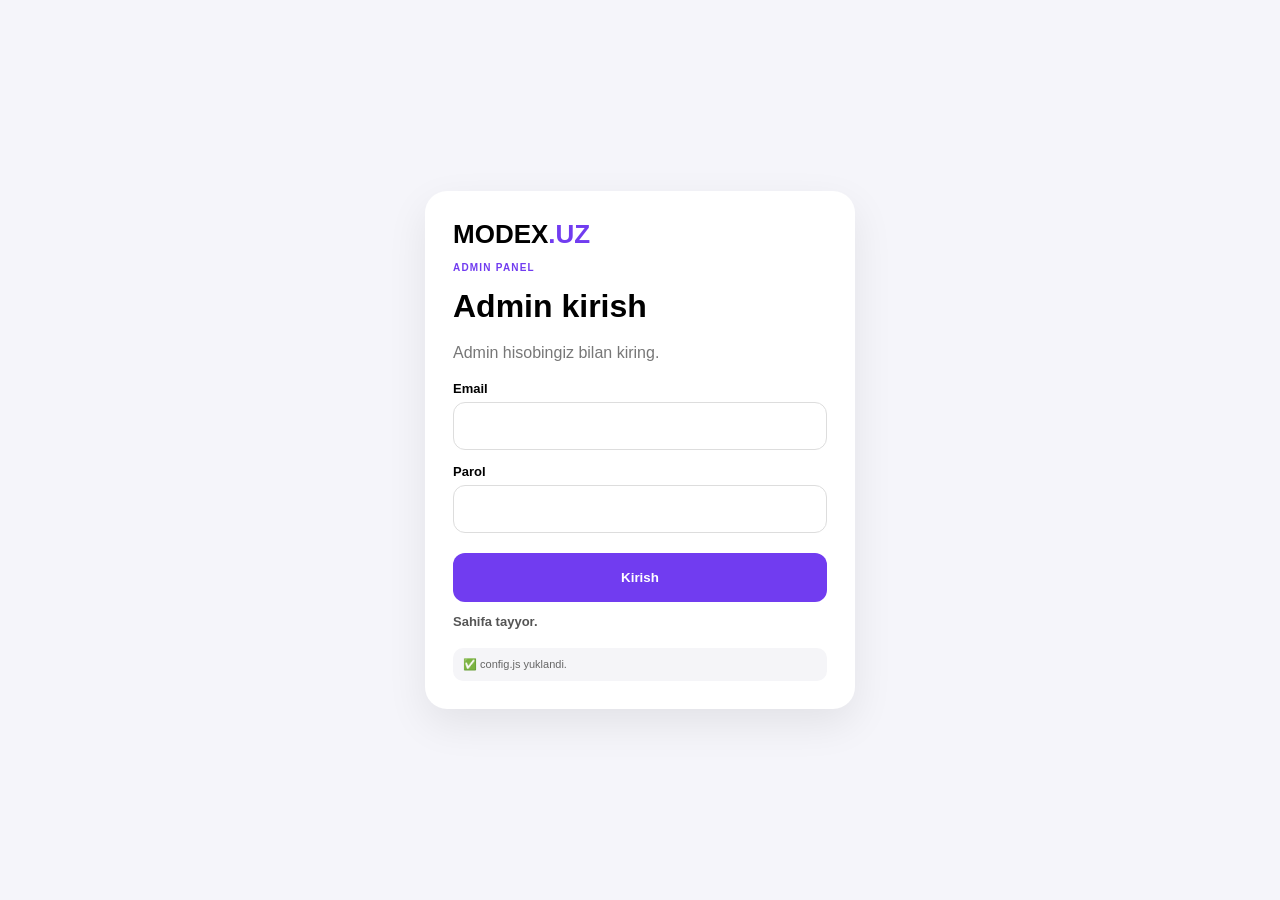
==== commit 15901a7d: "Update admin.html" ====
--- a/admin.html
+++ b/admin.html
@@ -1,826 +1,477 @@
 <!doctype html>
 <html lang="uz">
-
 <head>
-  <meta charset="utf-8">
+  <meta charset="UTF-8">
 
   <meta
     name="viewport"
-    content="width=device-width, initial-scale=1, viewport-fit=cover"
+    content="width=device-width, initial-scale=1"
   >
 
-  <meta
-    name="theme-color"
-    content="#713cf0"
+  <title>MODEX.UZ Admin</title>
+
+  <style>
+    *{
+      box-sizing:border-box;
+    }
+
+    body{
+      margin:0;
+      min-height:100vh;
+      display:flex;
+      align-items:center;
+      justify-content:center;
+      padding:20px;
+      font-family:Arial,sans-serif;
+      background:#f5f5fa;
+    }
+
+    .box{
+      width:100%;
+      max-width:430px;
+      background:#fff;
+      padding:28px;
+      border-radius:22px;
+      box-shadow:0 15px 40px rgba(0,0,0,.08);
+    }
+
+    .logo{
+      font-size:26px;
+      font-weight:900;
+      margin-bottom:7px;
+    }
+
+    .logo span{
+      color:#713cf0;
+    }
+
+    .label{
+      display:inline-block;
+      font-size:10px;
+      font-weight:900;
+      letter-spacing:.12em;
+      color:#713cf0;
+      margin-bottom:15px;
+    }
+
+    h1{
+      margin:0 0 8px;
+    }
+
+    p{
+      color:#777;
+      line-height:1.5;
+    }
+
+    label{
+      display:block;
+      margin-top:14px;
+      font-size:13px;
+      font-weight:700;
+    }
+
+    input{
+      width:100%;
+      height:48px;
+      margin-top:6px;
+      padding:0 12px;
+      border:1px solid #ddd;
+      border-radius:12px;
+      outline:none;
+    }
+
+    input:focus{
+      border-color:#713cf0;
+    }
+
+    button{
+      width:100%;
+      height:49px;
+      margin-top:20px;
+      border:0;
+      border-radius:12px;
+      background:#713cf0;
+      color:#fff;
+      font-weight:800;
+      cursor:pointer;
+    }
+
+    button:disabled{
+      opacity:.6;
+    }
+
+    #message{
+      min-height:20px;
+      margin-top:12px;
+      font-size:13px;
+      font-weight:700;
+    }
+
+    .error{
+      color:#d32f2f;
+    }
+
+    .success{
+      color:#159759;
+    }
+
+    .info{
+      color:#555;
+    }
+
+    #debug{
+      margin-top:14px;
+      padding:10px;
+      background:#f5f5f8;
+      border-radius:10px;
+      font-size:11px;
+      color:#666;
+      word-break:break-word;
+    }
+  </style>
+</head>
+
+<body>
+
+<div class="box">
+
+  <div class="logo">
+    MODEX<span>.UZ</span>
+  </div>
+
+  <span class="label">
+    ADMIN PANEL
+  </span>
+
+  <h1>Admin kirish</h1>
+
+  <p>
+    Admin hisobingiz bilan kiring.
+  </p>
+
+  <form id="loginForm">
+
+    <label>
+      Email
+
+      <input
+        id="email"
+        type="email"
+        required
+      >
+    </label>
+
+    <label>
+      Parol
+
+      <input
+        id="password"
+        type="password"
+        required
+      >
+    </label>
+
+    <button
+      id="loginBtn"
+      type="submit"
+    >
+      Kirish
+    </button>
+
+  </form>
+
+  <div
+    id="message"
+    class="info"
   >
-
-  <title>MODEX.UZ — Admin Panel</title>
-
-  <link
-    rel="stylesheet"
-    href="./style.css?v=20260815-1300"
-  >
-</head>
-
-
-<body>
-
-
-  <!-- =====================================================
-       LOGIN
-  ====================================================== -->
-
-  <section
-    id="loginView"
-    class="login-wrap"
-  >
-
-    <div class="login-box">
-
-      <span class="market-category">
-        MODEX.UZ
-      </span>
-
-      <h2>
-        Admin Panel
-      </h2>
-
-      <p style="color:#777783; margin-top:-10px;">
-        Admin hisobingiz bilan kiring
-      </p>
-
-
-      <form id="loginForm">
-
-        <label>
-          Email
-
-          <input
-            id="email"
-            type="email"
-            placeholder="admin@email.com"
-            autocomplete="email"
-            required
-          >
-        </label>
-
-
-        <label>
-          Parol
-
-          <input
-            id="password"
-            type="password"
-            placeholder="Parol"
-            autocomplete="current-password"
-            required
-          >
-        </label>
-
-
-        <button
-          class="main-btn full-btn"
-          type="submit"
-        >
-          Kirish
-        </button>
-
-
-        <p
-          id="loginMessage"
-          class="form-message"
-        ></p>
-
-      </form>
-
-    </div>
-
-  </section>
-
-
-  <!-- =====================================================
-       ADMIN PANEL
-  ====================================================== -->
-
-  <section
-    id="adminView"
-    class="hidden"
-  >
-
-    <div class="admin-shell">
-
-
-      <!-- =================================================
-           HEADER
-      ================================================== -->
-
-      <header class="admin-head">
-
-        <div>
-
-          <span class="market-category">
-            MODEX.UZ
-          </span>
-
-          <h1>
-            Admin Panel
-          </h1>
-
-          <p id="adminEmail">
-            Admin
-          </p>
-
-        </div>
-
-
-        <div class="admin-top-actions">
-
-          <a
-            href="./index.html"
-            class="small-btn"
-          >
-            🏠 Sayt
-          </a>
-
-          <a
-            href="./operator.html"
-            class="small-btn"
-          >
-            👨‍💻 Operator
-          </a>
-
-          <button
-            id="refreshAdminBtn"
-            class="small-btn"
-            type="button"
-          >
-            🔄
-          </button>
-
-          <button
-            id="logoutBtn"
-            class="small-btn"
-            type="button"
-          >
-            Chiqish
-          </button>
-
-        </div>
-
-      </header>
-
-
-      <!-- =================================================
-           MAIN STATISTICS
-      ================================================== -->
-
-      <section class="stats-row">
-
-        <article class="stat">
-
-          <span>
-            Mahsulotlar
-          </span>
-
-          <b id="aProducts">
-            0
-          </b>
-
-        </article>
-
-
-        <article class="stat">
-
-          <span>
-            Buyurtmalar
-          </span>
-
-          <b id="aOrders">
-            0
-          </b>
-
-        </article>
-
-
-        <article class="stat">
-
-          <span>
-            Yangi zayavkalar
-          </span>
-
-          <b id="aNew">
-            0
-          </b>
-
-        </article>
-
-
-        <article class="stat">
-
-          <span>
-            Operatorlar
-          </span>
-
-          <b id="aOperators">
-            0
-          </b>
-
-        </article>
-
-      </section>
-
-
-      <!-- =================================================
-           ORDER STATISTICS
-      ================================================== -->
-
-      <section class="admin-order-stats">
-
-        <article class="order-stat-card">
-
-          <span>
-            Bugungi
-          </span>
-
-          <strong id="todayOrdersCount">
-            0
-          </strong>
-
-        </article>
-
-
-        <article class="order-stat-card">
-
-          <span>
-            🔴 Yangi
-          </span>
-
-          <strong id="newOrdersCount">
-            0
-          </strong>
-
-        </article>
-
-
-        <article class="order-stat-card">
-
-          <span>
-            🟠 Gaplashildi
-          </span>
-
-          <strong id="talkedOrdersCount">
-            0
-          </strong>
-
-        </article>
-
-
-        <article class="order-stat-card">
-
-          <span>
-            🔵 Tasdiqlandi
-          </span>
-
-          <strong id="confirmedOrdersCount">
-            0
-          </strong>
-
-        </article>
-
-
-        <article class="order-stat-card">
-
-          <span>
-            🟣 Yo‘lda
-          </span>
-
-          <strong id="deliveryOrdersCount">
-            0
-          </strong>
-
-        </article>
-
-
-        <article class="order-stat-card">
-
-          <span>
-            🟢 Yakunlandi
-          </span>
-
-          <strong id="doneOrdersCount">
-            0
-          </strong>
-
-        </article>
-
-      </section>
-
-
-      <!-- =================================================
-           BUGUNGI OPERATOR NATIJALARI
-      ================================================== -->
-
-      <section class="panel wide-panel">
-
-        <div class="section-title">
-
-          <div>
-
-            <span class="market-category">
-              OPERATOR NATIJALARI
-            </span>
-
-            <h2>
-              Bugungi gaplashilgan zayavkalar
-            </h2>
-
-            <p
-              style="
-                margin:5px 0 0;
-                color:#777783;
-                font-size:12px;
-              "
-            >
-              Har bir operator bugun nechta mijoz bilan gaplashgani
-            </p>
-
-          </div>
-
-
-          <span
-            id="todayOperatorsTotal"
-            class="badge"
-          >
-            0 ta
-          </span>
-
-        </div>
-
-
-        <div
-          id="operatorDailyStats"
-          class="operator-daily-stats"
-        >
-          <!-- admin.js -->
-        </div>
-
-      </section>
-
-
-      <!-- =================================================
-           PRODUCT + OPERATORS
-      ================================================== -->
-
-      <div class="admin-grid">
-
-
-        <!-- PRODUCT -->
-
-        <section class="panel">
-
-          <span class="market-category">
-            MAHSULOTLAR
-          </span>
-
-          <h2 id="productFormTitle">
-            Mahsulot qo‘shish
-          </h2>
-
-
-          <form
-            id="productForm"
-            class="admin-form"
-          >
-
-            <input
-              id="editProductId"
-              type="hidden"
-            >
-
-
-            <label>
-              Mahsulot nomi
-
-              <input
-                id="pName"
-                type="text"
-                placeholder="Mahsulot nomi"
-                required
-              >
-            </label>
-
-
-            <label>
-              Kategoriya
-
-              <input
-                id="pCategory"
-                type="text"
-                placeholder="Masalan: Bolalar kiyimi"
-                required
-              >
-            </label>
-
-
-            <div class="admin-form-two">
-
-              <label>
-                Narx
-
-                <input
-                  id="pPrice"
-                  type="number"
-                  min="0"
-                  placeholder="0"
-                  required
-                >
-              </label>
-
-
-              <label>
-                Eski narx
-
-                <input
-                  id="pOldPrice"
-                  type="number"
-                  min="0"
-                  placeholder="0"
-                >
-              </label>
-
-            </div>
-
-
-            <div class="admin-form-two">
-
-              <label>
-                Chegirma %
-
-                <input
-                  id="pDiscount"
-                  type="number"
-                  min="0"
-                  max="100"
-                  value="0"
-                >
-              </label>
-
-
-              <label>
-                Omborda
-
-                <input
-                  id="pStock"
-                  type="number"
-                  min="0"
-                  value="0"
-                >
-              </label>
-
-            </div>
-
-
-            <label>
-              Tavsif
-
-              <textarea
-                id="pDesc"
-                rows="5"
-                placeholder="Mahsulot haqida..."
-              ></textarea>
-            </label>
-
-
-            <label>
-              Rasm
-
-              <input
-                id="pImage"
-                type="file"
-                accept="image/*"
-              >
-            </label>
-
-
-            <button
-              id="productSubmitBtn"
-              class="main-btn"
-              type="submit"
-            >
-              Mahsulot qo‘shish
-            </button>
-
-
-            <button
-              id="cancelEditBtn"
-              class="small-btn hidden"
-              type="button"
-            >
-              Bekor qilish
-            </button>
-
-
-            <p
-              id="productMessage"
-              class="form-message"
-            ></p>
-
-          </form>
-
-
-          <div
-            id="adminProducts"
-            class="product-admin-list"
-          >
-            <!-- admin.js -->
-          </div>
-
-        </section>
-
-
-        <!-- OPERATORS -->
-
-        <section class="panel">
-
-          <span class="market-category">
-            OPERATORLAR
-          </span>
-
-          <h2>
-            Operator boshqaruvi
-          </h2>
-
-
-          <form
-            id="operatorCreateForm"
-            class="admin-form"
-          >
-
-            <label>
-              Operator ismi
-
-              <input
-                id="opName"
-                type="text"
-                placeholder="Masalan: Lazizbek"
-                required
-              >
-            </label>
-
-
-            <label>
-              Email
-
-              <input
-                id="newOpEmail"
-                type="email"
-                placeholder="operator@email.com"
-                required
-              >
-            </label>
-
-
-            <label>
-              Parol
-
-              <input
-                id="newOpPassword"
-                type="password"
-                minlength="6"
-                placeholder="Kamida 6 belgi"
-                required
-              >
-            </label>
-
-
-            <button
-              class="main-btn"
-              type="submit"
-            >
-              Operator yaratish
-            </button>
-
-
-            <p
-              id="operatorCreateMessage"
-              class="form-message"
-            ></p>
-
-          </form>
-
-
-          <div id="operatorsList">
-            <!-- admin.js -->
-          </div>
-
-        </section>
-
-      </div>
-
-
-      <!-- =================================================
-           ORDERS
-      ================================================== -->
-
-      <section class="panel wide-panel orders-panel">
-
-        <div class="section-title">
-
-          <div>
-
-            <span class="market-category">
-              ZAYAVKALAR
-            </span>
-
-            <h2>
-              Buyurtmalar
-            </h2>
-
-          </div>
-
-
-          <span
-            id="visibleOrderCount"
-            class="badge"
-          >
-            0 ta
-          </span>
-
-        </div>
-
-
-        <!-- FILTERS -->
-
-        <div class="order-status-filters">
-
-          <button
-            class="order-filter-btn active"
-            data-status="all"
-            type="button"
-          >
-            Barchasi
-          </button>
-
-          <button
-            class="order-filter-btn"
-            data-status="new"
-            type="button"
-          >
-            🔴 Yangi
-          </button>
-
-          <button
-            class="order-filter-btn"
-            data-status="talked"
-            type="button"
-          >
-            🟠 Gaplashildi
-          </button>
-
-          <button
-            class="order-filter-btn"
-            data-status="confirmed"
-            type="button"
-          >
-            🔵 Tasdiqlandi
-          </button>
-
-          <button
-            class="order-filter-btn"
-            data-status="delivery"
-            type="button"
-          >
-            🟣 Yo‘lda
-          </button>
-
-          <button
-            class="order-filter-btn"
-            data-status="done"
-            type="button"
-          >
-            🟢 Yakunlandi
-          </button>
-
-          <button
-            class="order-filter-btn"
-            data-status="cancelled"
-            type="button"
-          >
-            ⚪ Bekor
-          </button>
-
-        </div>
-
-
-        <!-- SEARCH -->
-
-        <div class="admin-order-tools">
-
-          <input
-            id="adminOrderSearch"
-            type="search"
-            placeholder="Ism, telefon yoki mahsulot..."
-            autocomplete="off"
-          >
-
-          <button
-            id="clearOrderSearch"
-            class="small-btn"
-            type="button"
-          >
-            Tozalash
-          </button>
-
-        </div>
-
-
-        <!-- DESKTOP TABLE -->
-
-        <div class="table-wrap">
-
-          <table class="orders-table">
-
-            <thead>
-
-              <tr>
-                <th>ID</th>
-                <th>Mijoz</th>
-                <th>Telefon</th>
-                <th>Mahsulot</th>
-                <th>Soni</th>
-                <th>Razmer</th>
-                <th>Rang</th>
-                <th>Status</th>
-                <th>Amal</th>
-              </tr>
-
-            </thead>
-
-            <tbody id="ordersBody">
-              <!-- admin.js -->
-            </tbody>
-
-          </table>
-
-        </div>
-
-
-        <p
-          id="ordersMessage"
-          class="form-message"
-        ></p>
-
-      </section>
-
-
-      <!-- MOBILE ORDERS -->
-
-      <section
-        id="mobileOrders"
-        class="mobile-orders"
-      >
-        <!-- admin.js -->
-      </section>
-
-
-      <!-- =================================================
-           SUPPORT
-      ================================================== -->
-
-      <section class="panel wide-panel">
-
-        <span class="market-category">
-          YORDAM
-        </span>
-
-        <h2>
-          Mijoz murojaatlari
-        </h2>
-
-
-        <div
-          id="adminSupportList"
-          class="support-list"
-        >
-          <!-- admin.js -->
-        </div>
-
-      </section>
-
-
-    </div>
-
-  </section>
-
-
-  <!-- =====================================================
-       JAVASCRIPT
-  ====================================================== -->
-
-  <script src="./config.js?v=20260815-1300"></script>
-
-  <script src="./admin.js?v=20260815-1300"></script>
-
+    Sahifa tayyor.
+  </div>
+
+  <div id="debug">
+    Config tekshirilmoqda...
+  </div>
+
+</div>
+
+<script src="./config.js?v=9900"></script>
+
+<script>
+document.addEventListener("DOMContentLoaded", function(){
+
+  const form =
+    document.getElementById("loginForm");
+
+  const emailInput =
+    document.getElementById("email");
+
+  const passwordInput =
+    document.getElementById("password");
+
+  const button =
+    document.getElementById("loginBtn");
+
+  const message =
+    document.getElementById("message");
+
+  const debug =
+    document.getElementById("debug");
+
+
+  function setMessage(text, type){
+
+    message.textContent = text;
+
+    message.className =
+      type || "info";
+  }
+
+
+  const config =
+    window.MODEX_CONFIG || {};
+
+
+  const supabaseUrl =
+    config.SUPABASE_URL || "";
+
+
+  const supabaseKey =
+    config.SUPABASE_KEY || "";
+
+
+  if(
+    !supabaseUrl ||
+    !supabaseKey
+  ){
+
+    debug.textContent =
+      "❌ config.js ishlamadi.";
+
+    setMessage(
+      "Config xatosi.",
+      "error"
+    );
+
+  }else{
+
+    debug.textContent =
+      "✅ config.js yuklandi.";
+  }
+
+
+  form.addEventListener(
+    "submit",
+    async function(event){
+
+      event.preventDefault();
+
+
+      setMessage(
+        "Kirilmoqda...",
+        "info"
+      );
+
+
+      button.disabled =
+        true;
+
+
+      try{
+
+        const email =
+          emailInput.value.trim();
+
+
+        const password =
+          passwordInput.value;
+
+
+        const authResponse =
+          await fetch(
+            supabaseUrl +
+            "/auth/v1/token?grant_type=password",
+            {
+              method:"POST",
+
+              headers:{
+                "Content-Type":
+                  "application/json",
+
+                "apikey":
+                  supabaseKey
+              },
+
+              body:
+                JSON.stringify({
+                  email:email,
+                  password:password
+                })
+            }
+          );
+
+
+        const authData =
+          await authResponse.json();
+
+
+        if(!authResponse.ok){
+
+          throw new Error(
+            authData.error_description ||
+            authData.message ||
+            authData.error ||
+            "Login xatosi"
+          );
+        }
+
+
+        if(!authData.access_token){
+
+          throw new Error(
+            "Access token kelmadi."
+          );
+        }
+
+
+        const userResponse =
+          await fetch(
+            supabaseUrl +
+            "/auth/v1/user",
+            {
+              headers:{
+                "apikey":
+                  supabaseKey,
+
+                "Authorization":
+                  "Bearer " +
+                  authData.access_token
+              }
+            }
+          );
+
+
+        const user =
+          await userResponse.json();
+
+
+        if(
+          !userResponse.ok ||
+          !user.id
+        ){
+
+          throw new Error(
+            "Admin foydalanuvchisi aniqlanmadi."
+          );
+        }
+
+
+        const profileResponse =
+          await fetch(
+            supabaseUrl +
+            "/rest/v1/profiles?id=eq." +
+            encodeURIComponent(user.id) +
+            "&select=id,name,role,active",
+            {
+              headers:{
+                "apikey":
+                  supabaseKey,
+
+                "Authorization":
+                  "Bearer " +
+                  authData.access_token
+              }
+            }
+          );
+
+
+        const profiles =
+          await profileResponse.json();
+
+
+        if(!profileResponse.ok){
+
+          throw new Error(
+            profiles.message ||
+            "Profilni tekshirib bo‘lmadi."
+          );
+        }
+
+
+        const profile =
+          Array.isArray(profiles)
+            ? profiles[0]
+            : null;
+
+
+        if(!profile){
+
+          throw new Error(
+            "Admin profili topilmadi."
+          );
+        }
+
+
+        if(profile.role !== "admin"){
+
+          throw new Error(
+            "Bu hisob admin emas."
+          );
+        }
+
+
+        if(profile.active !== true){
+
+          throw new Error(
+            "Admin bloklangan."
+          );
+        }
+
+
+        sessionStorage.setItem(
+          "modex_admin_token",
+          authData.access_token
+        );
+
+
+        setMessage(
+          "✅ ADMIN LOGIN ISHLADI!",
+          "success"
+        );
+
+
+        debug.textContent =
+          "✅ Auth + admin profil tekshirildi.";
+
+
+      }catch(error){
+
+        console.error(error);
+
+
+        sessionStorage.removeItem(
+          "modex_admin_token"
+        );
+
+
+        setMessage(
+          "❌ " + error.message,
+          "error"
+        );
+
+
+        debug.textContent =
+          "Login tekshiruvida xato chiqdi.";
+
+
+      }finally{
+
+        button.disabled =
+          false;
+      }
+    }
+  );
+
+});
+</script>
 
 </body>
 </html>
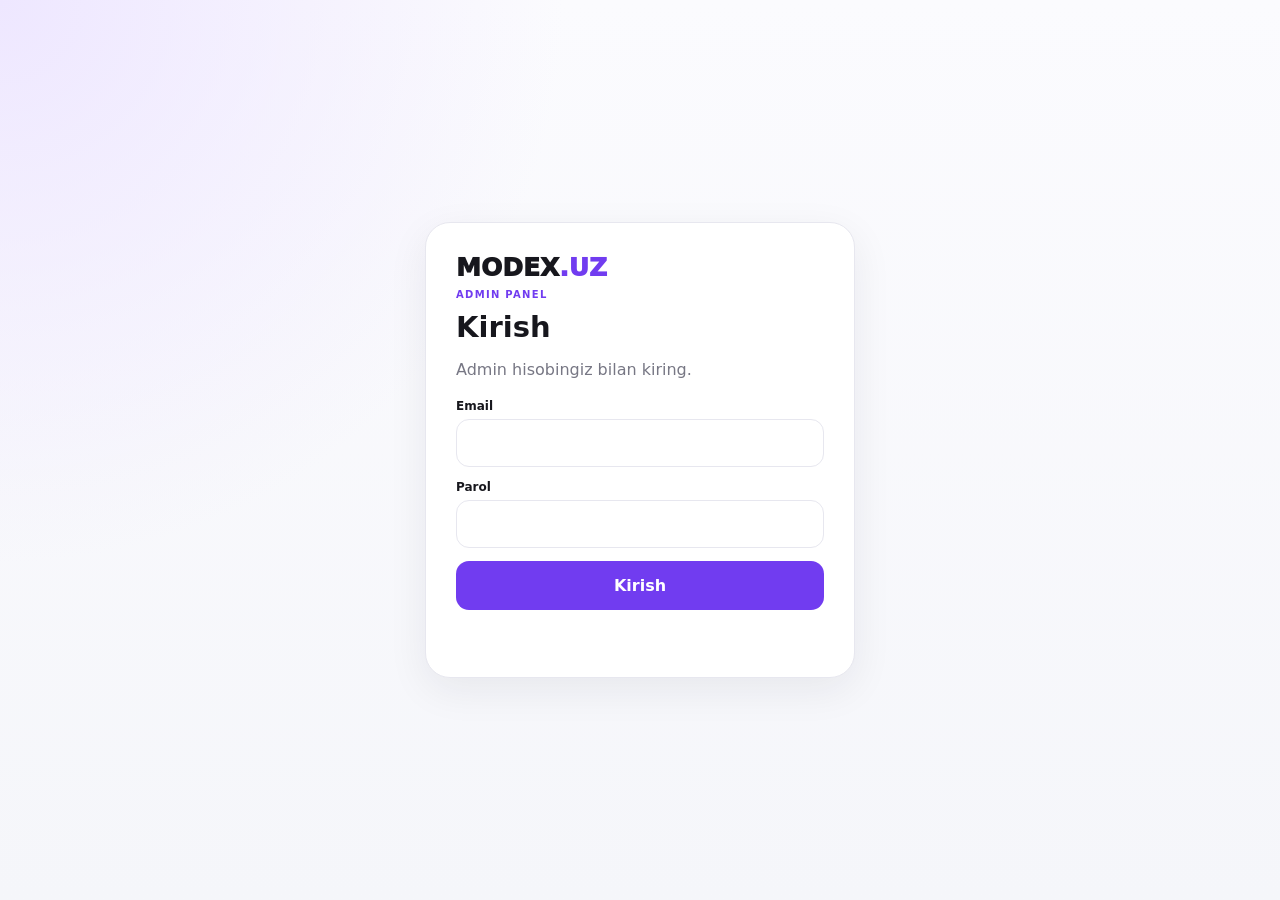
==== commit d4dbf1a9: "Update admin.html" ====
--- a/admin.html
+++ b/admin.html
@@ -1,477 +1,616 @@
 <!doctype html>
 <html lang="uz">
 <head>
-  <meta charset="UTF-8">
+  <meta charset="utf-8">
 
   <meta
     name="viewport"
-    content="width=device-width, initial-scale=1"
+    content="width=device-width, initial-scale=1, viewport-fit=cover"
   >
 
-  <title>MODEX.UZ Admin</title>
-
-  <style>
-    *{
-      box-sizing:border-box;
-    }
-
-    body{
-      margin:0;
-      min-height:100vh;
-      display:flex;
-      align-items:center;
-      justify-content:center;
-      padding:20px;
-      font-family:Arial,sans-serif;
-      background:#f5f5fa;
-    }
-
-    .box{
-      width:100%;
-      max-width:430px;
-      background:#fff;
-      padding:28px;
-      border-radius:22px;
-      box-shadow:0 15px 40px rgba(0,0,0,.08);
-    }
-
-    .logo{
-      font-size:26px;
-      font-weight:900;
-      margin-bottom:7px;
-    }
-
-    .logo span{
-      color:#713cf0;
-    }
-
-    .label{
-      display:inline-block;
-      font-size:10px;
-      font-weight:900;
-      letter-spacing:.12em;
-      color:#713cf0;
-      margin-bottom:15px;
-    }
-
-    h1{
-      margin:0 0 8px;
-    }
-
-    p{
-      color:#777;
-      line-height:1.5;
-    }
-
-    label{
-      display:block;
-      margin-top:14px;
-      font-size:13px;
-      font-weight:700;
-    }
-
-    input{
-      width:100%;
-      height:48px;
-      margin-top:6px;
-      padding:0 12px;
-      border:1px solid #ddd;
-      border-radius:12px;
-      outline:none;
-    }
-
-    input:focus{
-      border-color:#713cf0;
-    }
-
-    button{
-      width:100%;
-      height:49px;
-      margin-top:20px;
-      border:0;
-      border-radius:12px;
-      background:#713cf0;
-      color:#fff;
-      font-weight:800;
-      cursor:pointer;
-    }
-
-    button:disabled{
-      opacity:.6;
-    }
-
-    #message{
-      min-height:20px;
-      margin-top:12px;
-      font-size:13px;
-      font-weight:700;
-    }
-
-    .error{
-      color:#d32f2f;
-    }
-
-    .success{
-      color:#159759;
-    }
-
-    .info{
-      color:#555;
-    }
-
-    #debug{
-      margin-top:14px;
-      padding:10px;
-      background:#f5f5f8;
-      border-radius:10px;
-      font-size:11px;
-      color:#666;
-      word-break:break-word;
-    }
-  </style>
+  <title>MODEX.UZ — Admin Panel</title>
+
+  <link
+    rel="stylesheet"
+    href="./style.css?v=20260823-2250"
+  >
 </head>
 
 <body>
 
-<div class="box">
-
-  <div class="logo">
-    MODEX<span>.UZ</span>
-  </div>
-
-  <span class="label">
-    ADMIN PANEL
-  </span>
-
-  <h1>Admin kirish</h1>
-
-  <p>
-    Admin hisobingiz bilan kiring.
-  </p>
-
-  <form id="loginForm">
-
-    <label>
-      Email
-
-      <input
-        id="email"
-        type="email"
-        required
+  <!-- LOGIN -->
+  <section
+    id="adminLoginView"
+    class="admin-login-page"
+  >
+
+    <div class="admin-login-card">
+
+      <div class="admin-login-logo">
+        MODEX<span>.UZ</span>
+      </div>
+
+      <span class="admin-label">
+        ADMIN PANEL
+      </span>
+
+      <h1>Kirish</h1>
+
+      <p>
+        Admin hisobingiz bilan kiring.
+      </p>
+
+      <form
+        id="adminLoginForm"
+        class="admin-login-form"
       >
-    </label>
-
-    <label>
-      Parol
-
-      <input
-        id="password"
-        type="password"
-        required
-      >
-    </label>
-
-    <button
-      id="loginBtn"
-      type="submit"
-    >
-      Kirish
-    </button>
-
-  </form>
-
-  <div
-    id="message"
-    class="info"
+
+        <label>
+          Email
+          <input
+            id="adminEmail"
+            type="email"
+            autocomplete="email"
+            required
+          >
+        </label>
+
+        <label>
+          Parol
+          <input
+            id="adminPassword"
+            type="password"
+            autocomplete="current-password"
+            required
+          >
+        </label>
+
+        <button
+          class="admin-login-submit"
+          type="submit"
+        >
+          Kirish
+        </button>
+
+        <p
+          id="adminLoginMessage"
+          class="admin-message"
+        ></p>
+
+      </form>
+
+    </div>
+
+  </section>
+
+
+  <!-- PANEL -->
+  <section
+    id="adminView"
+    class="hidden"
   >
-    Sahifa tayyor.
-  </div>
-
-  <div id="debug">
-    Config tekshirilmoqda...
-  </div>
-
-</div>
-
-<script src="./config.js?v=9900"></script>
-
-<script>
-document.addEventListener("DOMContentLoaded", function(){
-
-  const form =
-    document.getElementById("loginForm");
-
-  const emailInput =
-    document.getElementById("email");
-
-  const passwordInput =
-    document.getElementById("password");
-
-  const button =
-    document.getElementById("loginBtn");
-
-  const message =
-    document.getElementById("message");
-
-  const debug =
-    document.getElementById("debug");
-
-
-  function setMessage(text, type){
-
-    message.textContent = text;
-
-    message.className =
-      type || "info";
-  }
-
-
-  const config =
-    window.MODEX_CONFIG || {};
-
-
-  const supabaseUrl =
-    config.SUPABASE_URL || "";
-
-
-  const supabaseKey =
-    config.SUPABASE_KEY || "";
-
-
-  if(
-    !supabaseUrl ||
-    !supabaseKey
-  ){
-
-    debug.textContent =
-      "❌ config.js ishlamadi.";
-
-    setMessage(
-      "Config xatosi.",
-      "error"
-    );
-
-  }else{
-
-    debug.textContent =
-      "✅ config.js yuklandi.";
-  }
-
-
-  form.addEventListener(
-    "submit",
-    async function(event){
-
-      event.preventDefault();
-
-
-      setMessage(
-        "Kirilmoqda...",
-        "info"
-      );
-
-
-      button.disabled =
-        true;
-
-
-      try{
-
-        const email =
-          emailInput.value.trim();
-
-
-        const password =
-          passwordInput.value;
-
-
-        const authResponse =
-          await fetch(
-            supabaseUrl +
-            "/auth/v1/token?grant_type=password",
-            {
-              method:"POST",
-
-              headers:{
-                "Content-Type":
-                  "application/json",
-
-                "apikey":
-                  supabaseKey
-              },
-
-              body:
-                JSON.stringify({
-                  email:email,
-                  password:password
-                })
-            }
-          );
-
-
-        const authData =
-          await authResponse.json();
-
-
-        if(!authResponse.ok){
-
-          throw new Error(
-            authData.error_description ||
-            authData.message ||
-            authData.error ||
-            "Login xatosi"
-          );
-        }
-
-
-        if(!authData.access_token){
-
-          throw new Error(
-            "Access token kelmadi."
-          );
-        }
-
-
-        const userResponse =
-          await fetch(
-            supabaseUrl +
-            "/auth/v1/user",
-            {
-              headers:{
-                "apikey":
-                  supabaseKey,
-
-                "Authorization":
-                  "Bearer " +
-                  authData.access_token
-              }
-            }
-          );
-
-
-        const user =
-          await userResponse.json();
-
-
-        if(
-          !userResponse.ok ||
-          !user.id
-        ){
-
-          throw new Error(
-            "Admin foydalanuvchisi aniqlanmadi."
-          );
-        }
-
-
-        const profileResponse =
-          await fetch(
-            supabaseUrl +
-            "/rest/v1/profiles?id=eq." +
-            encodeURIComponent(user.id) +
-            "&select=id,name,role,active",
-            {
-              headers:{
-                "apikey":
-                  supabaseKey,
-
-                "Authorization":
-                  "Bearer " +
-                  authData.access_token
-              }
-            }
-          );
-
-
-        const profiles =
-          await profileResponse.json();
-
-
-        if(!profileResponse.ok){
-
-          throw new Error(
-            profiles.message ||
-            "Profilni tekshirib bo‘lmadi."
-          );
-        }
-
-
-        const profile =
-          Array.isArray(profiles)
-            ? profiles[0]
-            : null;
-
-
-        if(!profile){
-
-          throw new Error(
-            "Admin profili topilmadi."
-          );
-        }
-
-
-        if(profile.role !== "admin"){
-
-          throw new Error(
-            "Bu hisob admin emas."
-          );
-        }
-
-
-        if(profile.active !== true){
-
-          throw new Error(
-            "Admin bloklangan."
-          );
-        }
-
-
-        sessionStorage.setItem(
-          "modex_admin_token",
-          authData.access_token
-        );
-
-
-        setMessage(
-          "✅ ADMIN LOGIN ISHLADI!",
-          "success"
-        );
-
-
-        debug.textContent =
-          "✅ Auth + admin profil tekshirildi.";
-
-
-      }catch(error){
-
-        console.error(error);
-
-
-        sessionStorage.removeItem(
-          "modex_admin_token"
-        );
-
-
-        setMessage(
-          "❌ " + error.message,
-          "error"
-        );
-
-
-        debug.textContent =
-          "Login tekshiruvida xato chiqdi.";
-
-
-      }finally{
-
-        button.disabled =
-          false;
-      }
-    }
-  );
-
-});
-</script>
+
+    <div class="admin-shell">
+
+      <!-- HEADER -->
+      <header class="admin-header">
+
+        <div>
+
+          <span class="admin-label">
+            MODEX.UZ
+          </span>
+
+          <h1>
+            Admin Panel
+          </h1>
+
+          <p>
+            Admin:
+            <strong id="adminUserName">
+              Admin
+            </strong>
+          </p>
+
+        </div>
+
+        <div class="admin-header-actions">
+
+          <button
+            id="adminRefreshBtn"
+            class="admin-btn"
+            type="button"
+          >
+            🔄 Yangilash
+          </button>
+
+          <button
+            id="adminLogoutBtn"
+            class="admin-btn"
+            type="button"
+          >
+            Chiqish
+          </button>
+
+        </div>
+
+      </header>
+
+
+      <!-- MAIN STATS -->
+      <section class="admin-stats">
+
+        <article class="admin-stat">
+          <span>MAHSULOTLAR</span>
+          <strong id="adminProductCount">0</strong>
+        </article>
+
+        <article class="admin-stat">
+          <span>BUYURTMALAR</span>
+          <strong id="adminOrderCount">0</strong>
+        </article>
+
+        <article class="admin-stat">
+          <span>YANGI BUYURTMALAR</span>
+          <strong id="adminNewOrderCount">0</strong>
+        </article>
+
+        <article class="admin-stat">
+          <span>OPERATORLAR</span>
+          <strong id="adminOperatorCount">0</strong>
+        </article>
+
+      </section>
+
+
+      <!-- STATUS STATS -->
+      <section class="admin-status-stats">
+
+        <article class="admin-status-card">
+          <span>🔵 Qadoqlanmoqda</span>
+          <strong id="adminConfirmedCount">0</strong>
+        </article>
+
+        <article class="admin-status-card">
+          <span>🟣 Yo‘lda</span>
+          <strong id="adminDeliveryCount">0</strong>
+        </article>
+
+        <article class="admin-status-card">
+          <span>🟢 Yetkazildi</span>
+          <strong id="adminDoneCount">0</strong>
+        </article>
+
+        <article class="admin-status-card">
+          <span>⚪ Bekor</span>
+          <strong id="adminCancelledCount">0</strong>
+        </article>
+
+      </section>
+
+
+      <!-- DAILY OPERATORS -->
+      <section class="admin-section">
+
+        <div class="admin-section-head">
+
+          <div>
+            <span class="admin-label">
+              BUGUNGI NATIJA
+            </span>
+
+            <h2>
+              Operatorlar
+            </h2>
+
+            <p>
+              Bugungi operator faoliyati.
+            </p>
+          </div>
+
+          <span
+            id="todayOperatorsTotal"
+            class="operator-daily-number"
+          >
+            0
+          </span>
+
+        </div>
+
+        <div
+          id="operatorDailyStats"
+          class="operator-daily-stats"
+        ></div>
+
+      </section>
+
+
+      <!-- PRODUCT FORM -->
+      <section class="admin-section">
+
+        <div class="admin-section-head">
+
+          <div>
+            <span class="admin-label">
+              MAHSULOT
+            </span>
+
+            <h2>
+              Mahsulot qo‘shish / tahrirlash
+            </h2>
+          </div>
+
+        </div>
+
+        <form
+          id="productForm"
+          class="admin-form"
+        >
+
+          <input
+            id="pId"
+            type="hidden"
+          >
+
+          <div class="admin-form-grid">
+
+            <label>
+              Mahsulot nomi
+              <input
+                id="pName"
+                type="text"
+                required
+              >
+            </label>
+
+            <label>
+              Kategoriya
+              <input
+                id="pCategory"
+                type="text"
+              >
+            </label>
+
+            <label>
+              Narx
+              <input
+                id="pPrice"
+                type="number"
+                min="0"
+                required
+              >
+            </label>
+
+            <label>
+              Eski narx
+              <input
+                id="pOldPrice"
+                type="number"
+                min="0"
+              >
+            </label>
+
+            <label>
+              Chegirma %
+              <input
+                id="pDiscount"
+                type="number"
+                min="0"
+                max="100"
+              >
+            </label>
+
+            <label>
+              Stock
+              <input
+                id="pStock"
+                type="number"
+                min="0"
+                value="0"
+              >
+            </label>
+
+          </div>
+
+          <label>
+            Tavsif
+            <textarea
+              id="pDescription"
+            ></textarea>
+          </label>
+
+          <label>
+            Rasm
+            <input
+              id="pImage"
+              type="file"
+              accept="image/*"
+            >
+          </label>
+
+          <label style="
+            display:flex;
+            align-items:center;
+            gap:8px;
+          ">
+            <input
+              id="pActive"
+              type="checkbox"
+              checked
+              style="
+                width:auto;
+              "
+            >
+            Faol
+          </label>
+
+          <div class="admin-form-actions">
+
+            <button
+              id="productSaveBtn"
+              class="admin-primary-btn"
+              type="submit"
+            >
+              Mahsulot qo‘shish
+            </button>
+
+            <button
+              id="productCancelBtn"
+              class="admin-secondary-btn"
+              type="button"
+            >
+              Bekor qilish
+            </button>
+
+          </div>
+
+          <p
+            id="productMessage"
+            class="admin-message"
+          ></p>
+
+        </form>
+
+      </section>
+
+
+      <!-- PRODUCTS -->
+      <section class="admin-section">
+
+        <div class="admin-section-head">
+
+          <div>
+            <span class="admin-label">
+              OMBOR
+            </span>
+
+            <h2>
+              Mahsulotlar
+            </h2>
+
+            <p>
+              Stock va mahsulot holatini kuzating.
+            </p>
+          </div>
+
+        </div>
+
+        <div
+          id="adminProducts"
+          class="admin-products"
+        ></div>
+
+      </section>
+
+
+      <!-- OPERATOR CREATE -->
+      <section class="admin-section">
+
+        <div class="admin-section-head">
+
+          <div>
+            <span class="admin-label">
+              OPERATORLAR
+            </span>
+
+            <h2>
+              Yangi operator yaratish
+            </h2>
+          </div>
+
+        </div>
+
+        <form
+          id="operatorCreateForm"
+          class="admin-form"
+        >
+
+          <div class="admin-form-grid">
+
+            <label>
+              Ism
+              <input
+                id="newOperatorName"
+                type="text"
+                required
+              >
+            </label>
+
+            <label>
+              Email
+              <input
+                id="newOperatorEmail"
+                type="email"
+                required
+              >
+            </label>
+
+            <label>
+              Parol
+              <input
+                id="newOperatorPassword"
+                type="password"
+                required
+              >
+            </label>
+
+          </div>
+
+          <button
+            class="admin-primary-btn"
+            type="submit"
+          >
+            Operator yaratish
+          </button>
+
+          <p
+            id="operatorCreateMessage"
+            class="admin-message"
+          ></p>
+
+        </form>
+
+        <div
+          id="adminOperators"
+          class="admin-operators"
+          style="margin-top:15px;"
+        ></div>
+
+      </section>
+
+
+      <!-- ORDERS -->
+      <section class="admin-section">
+
+        <div class="admin-section-head">
+
+          <div>
+            <span class="admin-label">
+              BUYURTMALAR
+            </span>
+
+            <h2>
+              Barcha buyurtmalar
+            </h2>
+          </div>
+
+        </div>
+
+        <div class="admin-order-tools">
+
+          <input
+            id="adminOrderSearch"
+            type="search"
+            placeholder="ID, ism, telefon, mahsulot..."
+          >
+
+          <select id="adminOrderFilter">
+
+            <option value="all">
+              Barcha statuslar
+            </option>
+
+            <option value="new">
+              Yangi
+            </option>
+
+            <option value="talked">
+              Gaplashildi
+            </option>
+
+            <option value="confirmed">
+              Qadoqlanmoqda
+            </option>
+
+            <option value="delivery">
+              Yo‘lda
+            </option>
+
+            <option value="done">
+              Yetkazildi
+            </option>
+
+            <option value="cancelled">
+              Bekor
+            </option>
+
+          </select>
+
+        </div>
+
+        <div class="admin-table-wrap">
+
+          <table class="admin-table">
+
+            <thead>
+              <tr>
+                <th>ID</th>
+                <th>Mijoz</th>
+                <th>Telefon</th>
+                <th>Mahsulot</th>
+                <th>Soni</th>
+                <th>Status</th>
+                <th>Hudud</th>
+                <th>Sana</th>
+                <th>Amal</th>
+              </tr>
+            </thead>
+
+            <tbody id="adminOrders"></tbody>
+
+          </table>
+
+        </div>
+
+        <div
+          id="adminMobileOrders"
+          class="admin-mobile-orders"
+        ></div>
+
+        <p
+          id="adminOrdersMessage"
+          class="admin-message"
+        ></p>
+
+      </section>
+
+
+      <!-- SUPPORT -->
+      <section class="admin-section">
+
+        <div class="admin-section-head">
+
+          <div>
+            <span class="admin-label">
+              SUPPORT
+            </span>
+
+            <h2>
+              Mijoz so‘rovlari
+            </h2>
+          </div>
+
+        </div>
+
+        <div
+          id="adminSupport"
+          class="admin-support"
+        ></div>
+
+        <p
+          id="adminSupportMessage"
+          class="admin-message"
+        ></p>
+
+      </section>
+
+    </div>
+
+  </section>
+
+
+  <script src="./config.js?v=20260823-2250"></script>
+  <script src="./admin.js?v=20260823-2250"></script>
 
 </body>
 </html>
--- a/style.css
+++ b/style.css
@@ -0,0 +1,2261 @@
+/* ==========================================================
+   MODEX.UZ — GLOBAL STYLE
+   PUBLIC SITE + ADMIN PANEL
+========================================================== */
+
+:root{
+  --bg:#f6f7fb;
+  --bg-soft:#fafaff;
+  --card:#ffffff;
+
+  --text:#17171d;
+  --text-2:#34343d;
+  --muted:#777784;
+
+  --line:#e7e7ef;
+
+  --primary:#713cf0;
+  --primary-2:#8558f5;
+  --primary-soft:#f0eaff;
+
+  --red:#e5484d;
+  --red-soft:#ffe9eb;
+
+  --orange:#f59e0b;
+  --orange-soft:#fff5d9;
+
+  --blue:#4f7cff;
+  --blue-soft:#edf2ff;
+
+  --green:#20ad68;
+  --green-soft:#eaf9f1;
+
+  --purple:#8b5cf6;
+  --purple-soft:#f2edff;
+
+  --shadow:
+    0 12px 40px rgba(25,25,40,.07);
+
+  --shadow-small:
+    0 6px 22px rgba(25,25,40,.05);
+
+  --radius:20px;
+}
+
+
+/* ==========================================================
+   RESET
+========================================================== */
+
+*{
+  box-sizing:border-box;
+}
+
+html{
+  scroll-behavior:smooth;
+}
+
+body{
+  margin:0;
+  min-height:100vh;
+
+  font-family:
+    Inter,
+    system-ui,
+    -apple-system,
+    BlinkMacSystemFont,
+    "Segoe UI",
+    sans-serif;
+
+  background:var(--bg);
+  color:var(--text);
+}
+
+img{
+  max-width:100%;
+  display:block;
+}
+
+a{
+  color:inherit;
+}
+
+button,
+input,
+select,
+textarea{
+  font:inherit;
+}
+
+button{
+  cursor:pointer;
+}
+
+input,
+textarea,
+select{
+  color:var(--text);
+}
+
+.hidden{
+  display:none !important;
+}
+
+
+/* ==========================================================
+   GENERAL
+========================================================== */
+
+.container{
+  width:min(
+    1200px,
+    calc(100% - 32px)
+  );
+
+  margin:0 auto;
+}
+
+.section{
+  padding:28px 0;
+}
+
+.section-title{
+  margin:0 0 6px;
+  font-size:26px;
+  font-weight:900;
+  letter-spacing:-.03em;
+}
+
+.section-subtitle{
+  margin:0;
+  color:var(--muted);
+  font-size:14px;
+}
+
+
+/* ==========================================================
+   PUBLIC HEADER
+========================================================== */
+
+.site-header{
+  position:sticky;
+  top:0;
+  z-index:40;
+
+  background:
+    rgba(255,255,255,.94);
+
+  backdrop-filter:
+    blur(16px);
+
+  border-bottom:
+    1px solid var(--line);
+}
+
+.header-inner{
+  min-height:70px;
+
+  display:flex;
+  align-items:center;
+  gap:16px;
+}
+
+.logo{
+  text-decoration:none;
+
+  font-size:24px;
+  font-weight:950;
+  letter-spacing:-1.3px;
+  white-space:nowrap;
+}
+
+.logo span{
+  color:var(--primary);
+}
+
+.catalog-btn{
+  border:0;
+  border-radius:13px;
+
+  padding:12px 15px;
+
+  background:var(--primary);
+  color:#fff;
+
+  font-size:13px;
+  font-weight:850;
+}
+
+.header-search{
+  flex:1;
+  position:relative;
+}
+
+.header-search input{
+  width:100%;
+  height:45px;
+
+  border:
+    1px solid var(--line);
+
+  border-radius:14px;
+
+  padding:
+    0 45px 0 14px;
+
+  outline:none;
+
+  background:#fafafe;
+}
+
+.header-search input:focus{
+  border-color:var(--primary);
+
+  box-shadow:
+    0 0 0 4px
+    var(--primary-soft);
+}
+
+.header-actions{
+  display:flex;
+  align-items:center;
+  gap:8px;
+}
+
+.header-action{
+  border:0;
+  background:transparent;
+
+  padding:9px;
+
+  border-radius:11px;
+
+  text-decoration:none;
+
+  font-size:12px;
+  font-weight:750;
+}
+
+.header-action:hover{
+  background:#f2f2f7;
+}
+
+
+/* ==========================================================
+   MOBILE SEARCH
+========================================================== */
+
+.mobile-search{
+  display:none;
+
+  width:min(
+    1200px,
+    calc(100% - 20px)
+  );
+
+  margin:0 auto 10px;
+}
+
+.mobile-search input{
+  width:100%;
+  height:44px;
+
+  border:
+    1px solid var(--line);
+
+  border-radius:13px;
+
+  padding:0 13px;
+
+  outline:none;
+
+  background:#fafafe;
+}
+
+
+/* ==========================================================
+   HERO
+========================================================== */
+
+.hero{
+  padding:24px 0 12px;
+}
+
+.hero-card{
+  min-height:260px;
+
+  padding:34px;
+
+  border-radius:28px;
+
+  background:
+    radial-gradient(
+      circle at 90% 10%,
+      rgba(255,255,255,.27),
+      transparent 27%
+    ),
+    linear-gradient(
+      135deg,
+      #713cf0,
+      #9369fa
+    );
+
+  color:#fff;
+
+  box-shadow:
+    0 22px 55px
+    rgba(113,60,240,.22);
+
+  display:flex;
+  align-items:center;
+}
+
+.hero-content{
+  max-width:650px;
+}
+
+.hero-badge{
+  display:inline-block;
+
+  padding:7px 10px;
+
+  border-radius:999px;
+
+  background:
+    rgba(255,255,255,.16);
+
+  font-size:11px;
+  font-weight:850;
+
+  margin-bottom:12px;
+}
+
+.hero h1{
+  margin:0 0 12px;
+
+  font-size:
+    clamp(34px,6vw,62px);
+
+  line-height:.98;
+
+  letter-spacing:-.055em;
+}
+
+.hero p{
+  max-width:560px;
+
+  margin:0 0 20px;
+
+  color:
+    rgba(255,255,255,.88);
+
+  line-height:1.55;
+}
+
+.hero-actions{
+  display:flex;
+  flex-wrap:wrap;
+  gap:10px;
+}
+
+.hero-btn{
+  display:inline-flex;
+  align-items:center;
+  justify-content:center;
+
+  min-height:44px;
+
+  padding:0 16px;
+
+  border-radius:13px;
+
+  text-decoration:none;
+
+  font-weight:850;
+  font-size:13px;
+}
+
+.hero-btn-primary{
+  background:#fff;
+  color:var(--primary);
+}
+
+.hero-btn-secondary{
+  border:
+    1px solid
+    rgba(255,255,255,.32);
+
+  color:#fff;
+}
+
+
+/* ==========================================================
+   TRACK CTA
+========================================================== */
+
+.track-cta{
+  margin:14px 0 24px;
+
+  padding:18px;
+
+  border-radius:18px;
+
+  background:#fff;
+
+  border:
+    1px solid var(--line);
+
+  box-shadow:
+    var(--shadow-small);
+
+  display:flex;
+  align-items:center;
+  justify-content:space-between;
+  gap:15px;
+}
+
+.track-cta h3{
+  margin:0 0 3px;
+  font-size:17px;
+}
+
+.track-cta p{
+  margin:0;
+  color:var(--muted);
+  font-size:12px;
+}
+
+.track-cta a{
+  text-decoration:none;
+
+  background:var(--primary);
+  color:#fff;
+
+  padding:10px 14px;
+
+  border-radius:12px;
+
+  font-weight:850;
+  font-size:12px;
+
+  white-space:nowrap;
+}
+
+
+/* ==========================================================
+   CATEGORIES
+========================================================== */
+
+.categories{
+  display:flex;
+  gap:9px;
+
+  overflow-x:auto;
+
+  padding:4px 0 10px;
+
+  scrollbar-width:none;
+}
+
+.categories::-webkit-scrollbar{
+  display:none;
+}
+
+.category-btn{
+  flex:none;
+
+  border:
+    1px solid var(--line);
+
+  background:#fff;
+
+  border-radius:999px;
+
+  padding:10px 14px;
+
+  font-size:12px;
+  font-weight:800;
+}
+
+.category-btn.active{
+  background:var(--primary);
+  border-color:var(--primary);
+  color:#fff;
+}
+
+
+/* ==========================================================
+   PRODUCTS TOOLBAR
+========================================================== */
+
+.products-toolbar{
+  margin:12px 0 16px;
+
+  display:flex;
+  justify-content:space-between;
+  align-items:center;
+  gap:12px;
+}
+
+.products-filter{
+  display:flex;
+  gap:8px;
+}
+
+.products-toolbar select{
+  height:42px;
+
+  border:
+    1px solid var(--line);
+
+  border-radius:12px;
+
+  padding:0 11px;
+
+  background:#fff;
+}
+
+
+/* ==========================================================
+   PRODUCTS GRID
+========================================================== */
+
+.products-grid{
+  display:grid;
+
+  grid-template-columns:
+    repeat(4,1fr);
+
+  gap:15px;
+}
+
+.product-card{
+  overflow:hidden;
+
+  border:
+    1px solid var(--line);
+
+  border-radius:19px;
+
+  background:#fff;
+
+  box-shadow:
+    0 4px 16px
+    rgba(30,30,45,.035);
+
+  transition:
+    transform .18s ease,
+    box-shadow .18s ease;
+}
+
+.product-card:hover{
+  transform:
+    translateY(-3px);
+
+  box-shadow:
+    var(--shadow-small);
+}
+
+.product-image-wrap{
+  position:relative;
+
+  aspect-ratio:3/4;
+
+  overflow:hidden;
+
+  background:#f2f2f6;
+}
+
+.product-image{
+  width:100%;
+  height:100%;
+
+  object-fit:cover;
+}
+
+.product-favorite{
+  position:absolute;
+
+  right:10px;
+  top:10px;
+
+  width:36px;
+  height:36px;
+
+  border:0;
+  border-radius:50%;
+
+  background:
+    rgba(255,255,255,.92);
+
+  display:grid;
+  place-items:center;
+}
+
+.product-discount{
+  position:absolute;
+
+  left:9px;
+  top:9px;
+
+  padding:6px 8px;
+
+  border-radius:999px;
+
+  background:var(--red);
+  color:#fff;
+
+  font-size:10px;
+  font-weight:900;
+}
+
+.product-body{
+  padding:13px;
+}
+
+.product-category{
+  display:block;
+
+  margin-bottom:4px;
+
+  color:var(--muted);
+
+  font-size:10px;
+  font-weight:800;
+}
+
+.product-name{
+  margin:0 0 8px;
+
+  font-size:14px;
+  line-height:1.35;
+  font-weight:850;
+}
+
+.product-old-price{
+  display:block;
+
+  color:#a0a0aa;
+
+  font-size:11px;
+
+  text-decoration:
+    line-through;
+}
+
+.product-price{
+  display:block;
+
+  margin-top:2px;
+
+  font-size:16px;
+  font-weight:950;
+}
+
+.product-stock{
+  margin-top:6px;
+
+  font-size:10px;
+
+  color:var(--muted);
+}
+
+.product-actions{
+  display:grid;
+  grid-template-columns:1fr auto;
+
+  gap:7px;
+
+  margin-top:11px;
+}
+
+.product-buy-btn{
+  border:0;
+
+  border-radius:11px;
+
+  background:var(--primary);
+  color:#fff;
+
+  padding:10px;
+
+  font-size:11px;
+  font-weight:850;
+}
+
+.product-cart-btn{
+  min-width:40px;
+
+  border:
+    1px solid var(--line);
+
+  border-radius:11px;
+
+  background:#fafafe;
+}
+
+
+/* ==========================================================
+   SUPPORT SECTION
+========================================================== */
+
+.support-section{
+  margin:30px 0;
+
+  background:#fff;
+
+  border:
+    1px solid var(--line);
+
+  border-radius:22px;
+
+  padding:22px;
+}
+
+.support-section h2{
+  margin:0 0 6px;
+}
+
+.support-section p{
+  color:var(--muted);
+}
+
+.support-form{
+  display:grid;
+  grid-template-columns:1fr 1fr;
+  gap:10px;
+}
+
+.support-form input,
+.support-form textarea{
+  width:100%;
+
+  border:
+    1px solid var(--line);
+
+  border-radius:12px;
+
+  padding:12px;
+
+  outline:none;
+}
+
+.support-form textarea{
+  grid-column:1/-1;
+
+  min-height:90px;
+}
+
+.support-form button{
+  grid-column:1/-1;
+
+  border:0;
+
+  border-radius:12px;
+
+  padding:12px;
+
+  background:var(--primary);
+  color:#fff;
+
+  font-weight:850;
+}
+
+
+/* ==========================================================
+   DIALOG / QUICK ORDER
+========================================================== */
+
+dialog{
+  border:0;
+}
+
+dialog::backdrop{
+  background:
+    rgba(15,15,22,.58);
+
+  backdrop-filter:
+    blur(3px);
+}
+
+.quick-order-dialog{
+  width:min(
+    520px,
+    calc(100% - 22px)
+  );
+
+  padding:0;
+
+  border-radius:22px;
+}
+
+.quick-order-box{
+  position:relative;
+
+  background:#fff;
+
+  padding:22px;
+
+  border-radius:22px;
+}
+
+.dialog-close{
+  position:absolute;
+
+  top:13px;
+  right:13px;
+
+  width:36px;
+  height:36px;
+
+  border:0;
+  border-radius:50%;
+
+  background:#f0f0f5;
+
+  font-size:20px;
+}
+
+.quick-order-form{
+  display:grid;
+  gap:11px;
+}
+
+.quick-order-form label{
+  display:grid;
+  gap:5px;
+
+  font-size:12px;
+  font-weight:800;
+}
+
+.quick-order-form input,
+.quick-order-form select{
+  width:100%;
+
+  border:
+    1px solid var(--line);
+
+  border-radius:12px;
+
+  padding:11px;
+
+  outline:none;
+}
+
+.quick-order-submit{
+  border:0;
+
+  border-radius:13px;
+
+  padding:13px;
+
+  background:var(--primary);
+  color:#fff;
+
+  font-weight:900;
+}
+
+
+/* ==========================================================
+   DRAWERS
+========================================================== */
+
+.drawer{
+  position:fixed;
+
+  top:0;
+  right:0;
+  bottom:0;
+
+  width:min(420px,100%);
+
+  z-index:80;
+
+  background:#fff;
+
+  padding:20px;
+
+  box-shadow:
+    -15px 0 45px
+    rgba(20,20,30,.15);
+
+  overflow:auto;
+}
+
+.drawer-head{
+  display:flex;
+  align-items:center;
+  justify-content:space-between;
+
+  margin-bottom:15px;
+}
+
+.drawer-close{
+  width:36px;
+  height:36px;
+
+  border:0;
+
+  border-radius:50%;
+
+  background:#f1f1f6;
+}
+
+.drawer-item{
+  display:flex;
+  gap:11px;
+
+  padding:10px 0;
+
+  border-bottom:
+    1px solid var(--line);
+}
+
+.drawer-item img{
+  width:70px;
+  height:85px;
+
+  object-fit:cover;
+
+  border-radius:10px;
+}
+
+
+/* ==========================================================
+   MOBILE BOTTOM NAV
+========================================================== */
+
+.mobile-bottom-nav{
+  display:none;
+
+  position:fixed;
+
+  z-index:60;
+
+  left:50%;
+  bottom:10px;
+
+  transform:
+    translateX(-50%);
+
+  width:min(
+    520px,
+    calc(100% - 18px)
+  );
+
+  grid-template-columns:
+    repeat(5,1fr);
+
+  gap:3px;
+
+  padding:7px;
+
+  border:
+    1px solid var(--line);
+
+  border-radius:18px;
+
+  background:
+    rgba(255,255,255,.96);
+
+  backdrop-filter:
+    blur(14px);
+
+  box-shadow:
+    0 14px 40px
+    rgba(30,30,45,.16);
+}
+
+.mobile-bottom-nav a,
+.mobile-bottom-nav button{
+  border:0;
+  background:transparent;
+
+  text-decoration:none;
+
+  display:grid;
+  place-items:center;
+
+  gap:2px;
+
+  padding:7px 2px;
+
+  border-radius:12px;
+
+  color:#737380;
+}
+
+.mobile-bottom-nav small{
+  font-size:9px;
+  font-weight:800;
+}
+
+
+/* ==========================================================
+   ADMIN LOGIN
+========================================================== */
+
+.admin-login-page{
+  min-height:100vh;
+
+  display:flex;
+  align-items:center;
+  justify-content:center;
+
+  padding:22px;
+
+  background:
+    radial-gradient(
+      circle at top left,
+      #eee7ff,
+      transparent 36%
+    ),
+    linear-gradient(
+      180deg,
+      #fbfbfe,
+      #f5f6fa
+    );
+}
+
+.admin-login-card{
+  width:100%;
+  max-width:430px;
+
+  padding:30px;
+
+  background:#fff;
+
+  border:
+    1px solid var(--line);
+
+  border-radius:25px;
+
+  box-shadow:
+    var(--shadow);
+}
+
+.admin-login-logo{
+  font-size:25px;
+  font-weight:950;
+}
+
+.admin-login-logo span{
+  color:var(--primary);
+}
+
+.admin-label{
+  display:inline-block;
+
+  margin-top:7px;
+
+  color:var(--primary);
+
+  font-size:10px;
+  font-weight:900;
+
+  letter-spacing:.13em;
+}
+
+.admin-login-card h1{
+  margin:8px 0 6px;
+
+  font-size:29px;
+}
+
+.admin-login-card p{
+  color:var(--muted);
+}
+
+.admin-login-form{
+  display:grid;
+  gap:13px;
+
+  margin-top:20px;
+}
+
+.admin-login-form label{
+  display:grid;
+  gap:6px;
+
+  font-size:12px;
+  font-weight:800;
+}
+
+.admin-login-form input{
+  height:48px;
+
+  border:
+    1px solid var(--line);
+
+  border-radius:13px;
+
+  padding:0 13px;
+
+  outline:none;
+}
+
+.admin-login-form input:focus{
+  border-color:var(--primary);
+
+  box-shadow:
+    0 0 0 4px
+    var(--primary-soft);
+}
+
+.admin-login-submit{
+  height:49px;
+
+  border:0;
+
+  border-radius:13px;
+
+  background:var(--primary);
+  color:#fff;
+
+  font-weight:900;
+}
+
+
+/* ==========================================================
+   ADMIN SHELL
+========================================================== */
+
+.admin-shell{
+  width:min(
+    1320px,
+    calc(100% - 32px)
+  );
+
+  margin:0 auto;
+
+  padding:
+    22px 0 90px;
+}
+
+.admin-header{
+  display:flex;
+
+  align-items:flex-start;
+  justify-content:space-between;
+
+  gap:16px;
+
+  margin-bottom:20px;
+}
+
+.admin-header h1{
+  margin:3px 0 5px;
+
+  font-size:32px;
+
+  letter-spacing:-.04em;
+}
+
+.admin-header p{
+  margin:0;
+
+  color:var(--muted);
+}
+
+.admin-header-actions{
+  display:flex;
+  gap:8px;
+}
+
+.admin-btn{
+  border:
+    1px solid var(--line);
+
+  background:#fff;
+
+  border-radius:12px;
+
+  padding:10px 13px;
+
+  font-size:12px;
+  font-weight:850;
+}
+
+
+/* ==========================================================
+   ADMIN STATS
+========================================================== */
+
+.admin-stats{
+  display:grid;
+
+  grid-template-columns:
+    repeat(4,1fr);
+
+  gap:12px;
+
+  margin-bottom:16px;
+}
+
+.admin-stat{
+  padding:17px;
+
+  border:
+    1px solid var(--line);
+
+  border-radius:17px;
+
+  background:#fff;
+
+  box-shadow:
+    var(--shadow-small);
+}
+
+.admin-stat span{
+  display:block;
+
+  color:var(--muted);
+
+  font-size:10px;
+  font-weight:850;
+
+  margin-bottom:6px;
+}
+
+.admin-stat strong{
+  font-size:28px;
+  line-height:1;
+}
+
+
+/* ==========================================================
+   ADMIN STATUS STATS
+========================================================== */
+
+.admin-status-stats{
+  display:grid;
+
+  grid-template-columns:
+    repeat(4,1fr);
+
+  gap:10px;
+
+  margin-bottom:18px;
+}
+
+.admin-status-card{
+  padding:14px;
+
+  background:#fff;
+
+  border:
+    1px solid var(--line);
+
+  border-radius:15px;
+}
+
+.admin-status-card span{
+  display:block;
+
+  font-size:10px;
+  font-weight:800;
+
+  color:var(--muted);
+
+  margin-bottom:5px;
+}
+
+.admin-status-card strong{
+  font-size:23px;
+}
+
+
+/* ==========================================================
+   ADMIN SECTION CARD
+========================================================== */
+
+.admin-section{
+  background:#fff;
+
+  border:
+    1px solid var(--line);
+
+  border-radius:21px;
+
+  padding:19px;
+
+  margin-bottom:17px;
+
+  box-shadow:
+    0 6px 25px
+    rgba(25,25,40,.035);
+}
+
+.admin-section-head{
+  display:flex;
+  justify-content:space-between;
+  align-items:flex-start;
+
+  gap:12px;
+
+  margin-bottom:15px;
+}
+
+.admin-section-head h2{
+  margin:2px 0 4px;
+
+  font-size:22px;
+}
+
+.admin-section-head p{
+  margin:0;
+
+  color:var(--muted);
+
+  font-size:12px;
+}
+
+
+/* ==========================================================
+   ADMIN FORMS
+========================================================== */
+
+.admin-form{
+  display:grid;
+  gap:11px;
+}
+
+.admin-form-grid{
+  display:grid;
+
+  grid-template-columns:
+    repeat(2,1fr);
+
+  gap:10px;
+}
+
+.admin-form label{
+  display:grid;
+  gap:5px;
+
+  font-size:11px;
+  font-weight:850;
+}
+
+.admin-form input,
+.admin-form select,
+.admin-form textarea{
+  width:100%;
+
+  border:
+    1px solid var(--line);
+
+  border-radius:12px;
+
+  padding:11px 12px;
+
+  outline:none;
+
+  background:#fff;
+}
+
+.admin-form textarea{
+  min-height:95px;
+
+  resize:vertical;
+}
+
+.admin-form input:focus,
+.admin-form select:focus,
+.admin-form textarea:focus{
+  border-color:var(--primary);
+
+  box-shadow:
+    0 0 0 4px
+    var(--primary-soft);
+}
+
+.admin-form-actions{
+  display:flex;
+  gap:9px;
+}
+
+.admin-primary-btn{
+  border:0;
+
+  border-radius:12px;
+
+  padding:12px 16px;
+
+  background:var(--primary);
+  color:#fff;
+
+  font-weight:900;
+}
+
+.admin-secondary-btn{
+  border:
+    1px solid var(--line);
+
+  border-radius:12px;
+
+  padding:12px 16px;
+
+  background:#f7f7fb;
+
+  font-weight:850;
+}
+
+
+/* ==========================================================
+   ADMIN PRODUCTS
+========================================================== */
+
+.admin-products{
+  display:grid;
+
+  grid-template-columns:
+    repeat(4,1fr);
+
+  gap:13px;
+}
+
+.admin-product-card{
+  overflow:hidden;
+
+  background:#fff;
+
+  border:
+    1px solid var(--line);
+
+  border-radius:17px;
+
+  transition:.2s ease;
+}
+
+.admin-product-card:hover{
+  transform:
+    translateY(-2px);
+
+  box-shadow:
+    var(--shadow-small);
+}
+
+.admin-product-image{
+  width:100%;
+
+  aspect-ratio:3/4;
+
+  object-fit:cover;
+
+  background:#f2f2f6;
+}
+
+.admin-product-body{
+  padding:12px;
+}
+
+.admin-product-body > strong{
+  display:block;
+
+  font-size:14px;
+
+  margin-bottom:3px;
+}
+
+.admin-product-body > span{
+  display:block;
+
+  color:var(--muted);
+
+  font-size:10px;
+}
+
+.admin-product-body > p{
+  margin:8px 0 4px;
+
+  font-weight:900;
+}
+
+.admin-product-body > small{
+  color:var(--muted);
+
+  font-size:10px;
+}
+
+.admin-product-actions{
+  display:grid;
+
+  grid-template-columns:1fr 1fr;
+
+  gap:6px;
+
+  margin-top:10px;
+}
+
+.admin-product-actions button{
+  border:
+    1px solid var(--line);
+
+  background:#f8f8fc;
+
+  border-radius:10px;
+
+  padding:8px;
+
+  font-size:10px;
+  font-weight:850;
+}
+
+.admin-product-actions button:last-child{
+  color:#d33940;
+
+  background:#fff4f5;
+
+  border-color:#ffdadd;
+}
+
+
+/* ==========================================================
+   STOCK WARNING
+========================================================== */
+
+.stock-out{
+  margin-top:9px;
+
+  padding:8px 9px;
+
+  border-radius:10px;
+
+  background:var(--red-soft);
+
+  color:#c72d33;
+
+  font-size:10px;
+  font-weight:950;
+}
+
+.low-stock-warning{
+  margin-top:9px;
+
+  padding:8px 9px;
+
+  border-radius:10px;
+
+  background:var(--orange-soft);
+
+  color:#9b6700;
+
+  font-size:10px;
+  font-weight:950;
+}
+
+.stock-watch{
+  margin-top:9px;
+
+  padding:8px 9px;
+
+  border-radius:10px;
+
+  background:var(--blue-soft);
+
+  color:#3f5fca;
+
+  font-size:10px;
+  font-weight:900;
+}
+
+.admin-product-card.stock-zero{
+  border:
+    2px solid #ffadb2;
+}
+
+.admin-product-card.stock-low{
+  border:
+    1.5px solid #f3c74e;
+}
+
+
+/* ==========================================================
+   OPERATOR DAILY STATS
+========================================================== */
+
+.operator-daily-stats{
+  display:grid;
+
+  grid-template-columns:
+    repeat(3,1fr);
+
+  gap:12px;
+}
+
+.operator-daily-card{
+  background:
+    linear-gradient(
+      180deg,
+      #ffffff,
+      #fbfbff
+    );
+
+  border:
+    1px solid var(--line);
+
+  border-radius:17px;
+
+  padding:14px;
+}
+
+.operator-daily-head{
+  display:flex;
+
+  align-items:center;
+  justify-content:space-between;
+
+  gap:10px;
+
+  margin-bottom:11px;
+}
+
+.operator-daily-head strong{
+  display:block;
+
+  font-size:14px;
+
+  margin-bottom:2px;
+}
+
+.operator-daily-head small{
+  font-size:9px;
+
+  color:var(--muted);
+}
+
+.operator-daily-number{
+  min-width:38px;
+  height:38px;
+
+  padding:0 9px;
+
+  border-radius:12px;
+
+  display:grid;
+  place-items:center;
+
+  background:var(--primary-soft);
+  color:var(--primary);
+
+  font-size:18px;
+  font-weight:950;
+}
+
+.operator-daily-grid{
+  display:grid;
+
+  grid-template-columns:
+    repeat(2,1fr);
+
+  gap:7px;
+}
+
+.operator-daily-grid div{
+  padding:8px;
+
+  border-radius:10px;
+
+  background:#f8f8fc;
+}
+
+.operator-daily-grid span{
+  display:block;
+
+  color:var(--muted);
+
+  font-size:8px;
+  font-weight:850;
+
+  margin-bottom:3px;
+}
+
+.operator-daily-grid strong{
+  font-size:16px;
+}
+
+
+/* ==========================================================
+   ADMIN OPERATORS
+========================================================== */
+
+.admin-operators{
+  display:grid;
+
+  grid-template-columns:
+    repeat(3,1fr);
+
+  gap:10px;
+}
+
+.admin-operator-card{
+  padding:13px;
+
+  border:
+    1px solid var(--line);
+
+  border-radius:14px;
+
+  background:#fbfbfe;
+}
+
+.admin-operator-card strong{
+  display:block;
+
+  font-size:13px;
+
+  margin-bottom:5px;
+}
+
+.admin-operator-card span{
+  font-size:10px;
+}
+
+
+/* ==========================================================
+   ADMIN ORDER TOOLS
+========================================================== */
+
+.admin-order-tools{
+  display:grid;
+
+  grid-template-columns:
+    1fr 220px;
+
+  gap:10px;
+
+  margin-bottom:12px;
+}
+
+.admin-order-tools input,
+.admin-order-tools select{
+  height:43px;
+
+  border:
+    1px solid var(--line);
+
+  border-radius:12px;
+
+  padding:0 12px;
+
+  background:#fff;
+
+  outline:none;
+}
+
+
+/* ==========================================================
+   ADMIN TABLE
+========================================================== */
+
+.admin-table-wrap{
+  overflow-x:auto;
+
+  border:
+    1px solid var(--line);
+
+  border-radius:14px;
+}
+
+.admin-table{
+  width:100%;
+
+  border-collapse:collapse;
+
+  min-width:950px;
+}
+
+.admin-table th{
+  padding:10px;
+
+  text-align:left;
+
+  background:#f7f7fb;
+
+  color:#686875;
+
+  font-size:9px;
+  font-weight:900;
+
+  border-bottom:
+    1px solid var(--line);
+}
+
+.admin-table td{
+  padding:10px;
+
+  font-size:11px;
+
+  border-bottom:
+    1px solid var(--line);
+
+  vertical-align:middle;
+}
+
+.admin-table tr:last-child td{
+  border-bottom:0;
+}
+
+.admin-table button{
+  border:0;
+
+  border-radius:9px;
+
+  padding:7px 9px;
+
+  background:#fff0f1;
+
+  color:#cf3239;
+
+  font-size:9px;
+  font-weight:900;
+}
+
+
+/* ==========================================================
+   ADMIN MOBILE ORDERS
+========================================================== */
+
+.admin-mobile-orders{
+  display:none;
+}
+
+.admin-mobile-order-card{
+  padding:13px;
+
+  border:
+    1px solid var(--line);
+
+  border-radius:14px;
+
+  background:#fff;
+
+  margin-bottom:8px;
+}
+
+.admin-mobile-order-card strong{
+  display:block;
+
+  font-size:12px;
+}
+
+.admin-mobile-order-card p{
+  margin:5px 0;
+
+  font-size:11px;
+}
+
+.admin-mobile-order-card span{
+  display:block;
+
+  margin-bottom:5px;
+
+  font-size:10px;
+  font-weight:800;
+}
+
+.admin-mobile-order-card small{
+  color:var(--muted);
+}
+
+.admin-mobile-order-card button{
+  width:100%;
+
+  border:0;
+
+  border-radius:9px;
+
+  padding:8px;
+
+  margin-top:8px;
+
+  background:#fff0f1;
+
+  color:#c63238;
+
+  font-weight:850;
+}
+
+
+/* ==========================================================
+   SUPPORT ADMIN
+========================================================== */
+
+.admin-support{
+  display:grid;
+
+  grid-template-columns:
+    repeat(3,1fr);
+
+  gap:10px;
+}
+
+.admin-support-card{
+  padding:13px;
+
+  border:
+    1px solid var(--line);
+
+  border-radius:14px;
+
+  background:#fbfbfe;
+}
+
+.admin-support-card strong{
+  font-size:13px;
+}
+
+.admin-support-card p{
+  margin:6px 0;
+
+  font-size:11px;
+
+  line-height:1.45;
+}
+
+.admin-support-card small{
+  color:var(--muted);
+
+  font-size:9px;
+}
+
+
+/* ==========================================================
+   ADMIN MESSAGES
+========================================================== */
+
+.admin-message{
+  min-height:18px;
+
+  margin:6px 0 0;
+
+  color:var(--muted);
+
+  font-size:11px;
+}
+
+.admin-message.error{
+  color:#d7353c;
+}
+
+.admin-message.success{
+  color:#159759;
+}
+
+
+/* ==========================================================
+   RESPONSIVE — TABLET
+========================================================== */
+
+@media(max-width:1050px){
+
+  .products-grid{
+    grid-template-columns:
+      repeat(3,1fr);
+  }
+
+  .admin-products{
+    grid-template-columns:
+      repeat(3,1fr);
+  }
+
+  .operator-daily-stats{
+    grid-template-columns:
+      repeat(2,1fr);
+  }
+
+  .admin-stats{
+    grid-template-columns:
+      repeat(2,1fr);
+  }
+
+  .admin-status-stats{
+    grid-template-columns:
+      repeat(2,1fr);
+  }
+}
+
+
+/* ==========================================================
+   RESPONSIVE — MOBILE
+========================================================== */
+
+@media(max-width:720px){
+
+  body{
+    padding-bottom:82px;
+  }
+
+
+  /* PUBLIC */
+
+  .container{
+    width:
+      calc(100% - 18px);
+  }
+
+  .header-inner{
+    min-height:59px;
+    gap:9px;
+  }
+
+  .logo{
+    font-size:20px;
+  }
+
+  .catalog-btn{
+    padding:9px 11px;
+
+    font-size:10px;
+  }
+
+  .header-search{
+    display:none;
+  }
+
+  .header-actions{
+    margin-left:auto;
+  }
+
+  .header-action{
+    padding:7px;
+
+    font-size:0;
+  }
+
+  .header-action span{
+    font-size:18px;
+  }
+
+  .mobile-search{
+    display:block;
+  }
+
+  .hero{
+    padding-top:12px;
+  }
+
+  .hero-card{
+    min-height:220px;
+
+    padding:23px;
+
+    border-radius:21px;
+  }
+
+  .hero h1{
+    font-size:36px;
+  }
+
+  .hero p{
+    font-size:12px;
+  }
+
+  .track-cta{
+    align-items:flex-start;
+    flex-direction:column;
+  }
+
+  .track-cta a{
+    width:100%;
+
+    text-align:center;
+  }
+
+  .products-toolbar{
+    align-items:flex-start;
+    flex-direction:column;
+  }
+
+  .products-grid{
+    grid-template-columns:
+      repeat(2,1fr);
+
+    gap:8px;
+  }
+
+  .product-card{
+    border-radius:14px;
+  }
+
+  .product-body{
+    padding:9px;
+  }
+
+  .product-name{
+    font-size:12px;
+  }
+
+  .product-price{
+    font-size:14px;
+  }
+
+  .product-actions{
+    grid-template-columns:1fr;
+  }
+
+  .product-cart-btn{
+    display:none;
+  }
+
+  .support-form{
+    grid-template-columns:1fr;
+  }
+
+  .support-form textarea,
+  .support-form button{
+    grid-column:auto;
+  }
+
+  .mobile-bottom-nav{
+    display:grid;
+  }
+
+
+  /* ADMIN */
+
+  .admin-shell{
+    width:
+      calc(100% - 16px);
+
+    padding-top:12px;
+  }
+
+  .admin-header{
+    flex-direction:column;
+
+    gap:10px;
+  }
+
+  .admin-header h1{
+    font-size:25px;
+  }
+
+  .admin-header-actions{
+    width:100%;
+  }
+
+  .admin-btn{
+    flex:1;
+  }
+
+  .admin-stats{
+    grid-template-columns:
+      repeat(2,1fr);
+
+    gap:8px;
+  }
+
+  .admin-stat{
+    padding:13px;
+
+    border-radius:14px;
+  }
+
+  .admin-stat strong{
+    font-size:24px;
+  }
+
+  .admin-status-stats{
+    gap:7px;
+  }
+
+  .admin-status-card{
+    padding:11px;
+  }
+
+  .admin-section{
+    padding:13px;
+
+    border-radius:17px;
+  }
+
+  .admin-form-grid{
+    grid-template-columns:1fr;
+  }
+
+  .admin-products{
+    grid-template-columns:
+      repeat(2,1fr);
+
+    gap:8px;
+  }
+
+  .admin-product-body{
+    padding:9px;
+  }
+
+  .admin-product-actions{
+    grid-template-columns:1fr;
+  }
+
+  .operator-daily-stats{
+    grid-template-columns:1fr;
+  }
+
+  .operator-daily-grid{
+    grid-template-columns:
+      repeat(2,1fr);
+  }
+
+  .admin-operators{
+    grid-template-columns:1fr;
+  }
+
+  .admin-order-tools{
+    grid-template-columns:1fr;
+  }
+
+  .admin-table-wrap{
+    display:none;
+  }
+
+  .admin-mobile-orders{
+    display:block;
+  }
+
+  .admin-support{
+    grid-template-columns:1fr;
+  }
+
+}
+
+
+/* ==========================================================
+   VERY SMALL PHONE
+========================================================== */
+
+@media(max-width:420px){
+
+  .hero-card{
+    padding:19px;
+  }
+
+  .hero h1{
+    font-size:31px;
+  }
+
+  .products-grid{
+    gap:7px;
+  }
+
+  .admin-login-card{
+    padding:22px;
+  }
+
+  .admin-stats{
+    grid-template-columns:
+      repeat(2,1fr);
+  }
+
+  .admin-products{
+    grid-template-columns:
+      repeat(2,1fr);
+  }
+
+  .operator-daily-grid{
+    grid-template-columns:1fr 1fr;
+  }
+}
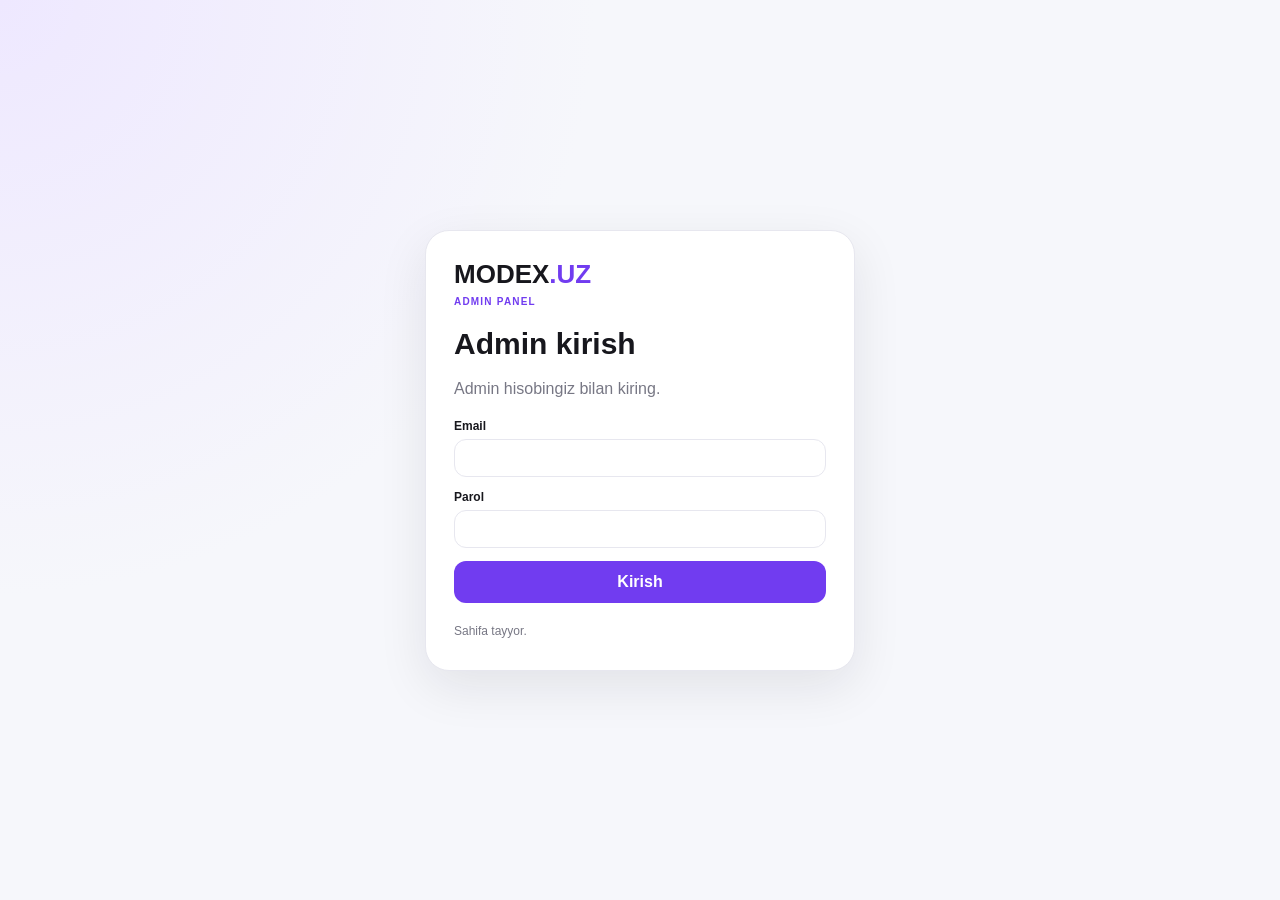
==== commit 068f3a19: "Update admin.html" ====
--- a/admin.html
+++ b/admin.html
@@ -5,612 +5,3213 @@
 
   <meta
     name="viewport"
-    content="width=device-width, initial-scale=1, viewport-fit=cover"
+    content="width=device-width,initial-scale=1,viewport-fit=cover"
   >
 
   <title>MODEX.UZ — Admin Panel</title>
 
-  <link
-    rel="stylesheet"
-    href="./style.css?v=20260823-2250"
-  >
+  <style>
+    :root{
+      --bg:#f6f7fb;
+      --card:#fff;
+      --text:#17171d;
+      --muted:#777784;
+      --line:#e7e7ef;
+      --primary:#713cf0;
+      --primary-soft:#efe9ff;
+      --red:#e5484d;
+      --orange:#f59e0b;
+      --blue:#4f7cff;
+      --purple:#8b5cf6;
+      --green:#20ad68;
+    }
+
+    *{
+      box-sizing:border-box;
+    }
+
+    html{
+      scroll-behavior:smooth;
+    }
+
+    body{
+      margin:0;
+      font-family:Arial,sans-serif;
+      background:var(--bg);
+      color:var(--text);
+    }
+
+    button,
+    input,
+    select,
+    textarea{
+      font:inherit;
+    }
+
+    button{
+      cursor:pointer;
+    }
+
+    .hidden{
+      display:none !important;
+    }
+
+    .message{
+      min-height:18px;
+      margin:8px 0 0;
+      font-size:12px;
+      color:var(--muted);
+    }
+
+    .message.error{
+      color:#d7353c;
+    }
+
+    .message.success{
+      color:#159759;
+    }
+
+    /* ===============================
+       LOGIN
+    =============================== */
+
+    .login-page{
+      min-height:100vh;
+      display:flex;
+      justify-content:center;
+      align-items:center;
+      padding:20px;
+      background:
+        radial-gradient(circle at top left,#eee8ff,transparent 38%),
+        var(--bg);
+    }
+
+    .login-card{
+      width:100%;
+      max-width:430px;
+      background:#fff;
+      border:1px solid var(--line);
+      border-radius:24px;
+      padding:28px;
+      box-shadow:0 16px 50px rgba(20,20,35,.09);
+    }
+
+    .logo{
+      font-size:26px;
+      font-weight:900;
+    }
+
+    .logo span{
+      color:var(--primary);
+    }
+
+    .small-label{
+      display:inline-block;
+      margin-top:6px;
+      font-size:10px;
+      font-weight:900;
+      letter-spacing:.12em;
+      color:var(--primary);
+    }
+
+    .login-card h1{
+      margin:18px 0 7px;
+      font-size:30px;
+    }
+
+    .login-card p{
+      color:var(--muted);
+      line-height:1.5;
+    }
+
+    .login-form{
+      display:grid;
+      gap:13px;
+      margin-top:18px;
+    }
+
+    label{
+      display:grid;
+      gap:6px;
+      font-size:12px;
+      font-weight:800;
+    }
+
+    input,
+    select,
+    textarea{
+      width:100%;
+      border:1px solid var(--line);
+      border-radius:12px;
+      padding:11px 12px;
+      outline:none;
+      background:#fff;
+    }
+
+    input:focus,
+    select:focus,
+    textarea:focus{
+      border-color:var(--primary);
+      box-shadow:0 0 0 4px var(--primary-soft);
+    }
+
+    textarea{
+      min-height:90px;
+      resize:vertical;
+    }
+
+    .primary-btn{
+      border:0;
+      border-radius:12px;
+      padding:12px 15px;
+      background:var(--primary);
+      color:#fff;
+      font-weight:900;
+    }
+
+    .secondary-btn{
+      border:1px solid var(--line);
+      border-radius:12px;
+      padding:11px 14px;
+      background:#fff;
+      font-weight:850;
+    }
+
+    /* ===============================
+       ADMIN PANEL
+    =============================== */
+
+    .shell{
+      width:min(1320px,calc(100% - 26px));
+      margin:auto;
+      padding:20px 0 80px;
+    }
+
+    .header{
+      display:flex;
+      justify-content:space-between;
+      align-items:flex-start;
+      gap:15px;
+      margin-bottom:17px;
+    }
+
+    .header h1{
+      margin:5px 0;
+      font-size:30px;
+    }
+
+    .header p{
+      margin:0;
+      color:var(--muted);
+    }
+
+    .header-actions{
+      display:flex;
+      gap:8px;
+    }
+
+    /* ===============================
+       STATS
+    =============================== */
+
+    .stats{
+      display:grid;
+      grid-template-columns:repeat(4,1fr);
+      gap:10px;
+      margin-bottom:14px;
+    }
+
+    .stat{
+      background:#fff;
+      border:1px solid var(--line);
+      border-radius:16px;
+      padding:15px;
+    }
+
+    .stat span{
+      display:block;
+      font-size:9px;
+      font-weight:900;
+      color:var(--muted);
+      margin-bottom:6px;
+    }
+
+    .stat strong{
+      font-size:28px;
+    }
+
+    .status-stats{
+      display:grid;
+      grid-template-columns:repeat(4,1fr);
+      gap:9px;
+      margin-bottom:15px;
+    }
+
+    .status-card{
+      background:#fff;
+      border:1px solid var(--line);
+      border-radius:14px;
+      padding:12px;
+    }
+
+    .status-card span{
+      display:block;
+      font-size:10px;
+      color:var(--muted);
+      font-weight:850;
+      margin-bottom:4px;
+    }
+
+    .status-card strong{
+      font-size:22px;
+    }
+
+    /* ===============================
+       SECTION
+    =============================== */
+
+    .section{
+      background:#fff;
+      border:1px solid var(--line);
+      border-radius:19px;
+      padding:16px;
+      margin-bottom:15px;
+    }
+
+    .section-head{
+      display:flex;
+      align-items:flex-start;
+      justify-content:space-between;
+      gap:12px;
+      margin-bottom:14px;
+    }
+
+    .section-head h2{
+      margin:4px 0;
+      font-size:21px;
+    }
+
+    .section-head p{
+      margin:0;
+      font-size:11px;
+      color:var(--muted);
+    }
+
+    /* ===============================
+       DAILY OPERATORS
+    =============================== */
+
+    .operator-daily{
+      display:grid;
+      grid-template-columns:repeat(3,1fr);
+      gap:10px;
+    }
+
+    .operator-card{
+      border:1px solid var(--line);
+      border-radius:14px;
+      padding:12px;
+      background:#fafafe;
+    }
+
+    .operator-card-head{
+      display:flex;
+      justify-content:space-between;
+      gap:8px;
+      margin-bottom:9px;
+    }
+
+    .operator-card-head strong{
+      font-size:13px;
+    }
+
+    .operator-total{
+      min-width:34px;
+      height:34px;
+      display:grid;
+      place-items:center;
+      padding:0 7px;
+      background:var(--primary-soft);
+      color:var(--primary);
+      border-radius:10px;
+      font-weight:900;
+    }
+
+    .operator-grid{
+      display:grid;
+      grid-template-columns:1fr 1fr;
+      gap:6px;
+    }
+
+    .operator-grid div{
+      padding:7px;
+      border-radius:9px;
+      background:#fff;
+    }
+
+    .operator-grid span{
+      display:block;
+      font-size:8px;
+      color:var(--muted);
+    }
+
+    .operator-grid strong{
+      font-size:15px;
+    }
+
+    /* ===============================
+       PRODUCT FORM
+    =============================== */
+
+    .form{
+      display:grid;
+      gap:10px;
+    }
+
+    .form-grid{
+      display:grid;
+      grid-template-columns:repeat(2,1fr);
+      gap:9px;
+    }
+
+    .form-actions{
+      display:flex;
+      gap:8px;
+    }
+
+    /* ===============================
+       PRODUCTS
+    =============================== */
+
+    .products{
+      display:grid;
+      grid-template-columns:repeat(4,1fr);
+      gap:10px;
+    }
+
+    .product-card{
+      overflow:hidden;
+      border:1px solid var(--line);
+      border-radius:14px;
+      background:#fff;
+    }
+
+    .product-card img{
+      width:100%;
+      aspect-ratio:3/4;
+      object-fit:cover;
+      background:#f2f2f6;
+    }
+
+    .product-body{
+      padding:10px;
+    }
+
+    .product-body strong{
+      display:block;
+      font-size:13px;
+      margin-bottom:3px;
+    }
+
+    .product-body small{
+      color:var(--muted);
+    }
+
+    .price{
+      margin:7px 0;
+      font-weight:900;
+    }
+
+    .stock{
+      padding:7px 8px;
+      margin-top:7px;
+      border-radius:9px;
+      font-size:9px;
+      font-weight:900;
+    }
+
+    .stock.ok{
+      background:#edf9f2;
+      color:#168650;
+    }
+
+    .stock.watch{
+      background:#edf2ff;
+      color:#405dc4;
+    }
+
+    .stock.low{
+      background:#fff5d9;
+      color:#966500;
+    }
+
+    .stock.out{
+      background:#ffe9eb;
+      color:#c63238;
+    }
+
+    .product-actions{
+      display:grid;
+      grid-template-columns:1fr 1fr;
+      gap:6px;
+      margin-top:9px;
+    }
+
+    .product-actions button{
+      border:1px solid var(--line);
+      border-radius:9px;
+      padding:8px;
+      background:#f8f8fc;
+      font-size:9px;
+      font-weight:850;
+    }
+
+    .product-actions .delete{
+      color:#c63238;
+      background:#fff2f3;
+    }
+
+    /* ===============================
+       OPERATORS
+    =============================== */
+
+    .operators{
+      display:grid;
+      grid-template-columns:repeat(3,1fr);
+      gap:8px;
+      margin-top:12px;
+    }
+
+    .simple-card{
+      border:1px solid var(--line);
+      border-radius:12px;
+      padding:11px;
+      background:#fafafe;
+    }
+
+    .simple-card strong{
+      display:block;
+      font-size:12px;
+      margin-bottom:4px;
+    }
+
+    .simple-card small{
+      color:var(--muted);
+    }
+
+    /* ===============================
+       ORDERS
+    =============================== */
+
+    .order-tools{
+      display:grid;
+      grid-template-columns:1fr 220px;
+      gap:8px;
+      margin-bottom:10px;
+    }
+
+    .table-wrap{
+      overflow:auto;
+      border:1px solid var(--line);
+      border-radius:12px;
+    }
+
+    table{
+      width:100%;
+      min-width:900px;
+      border-collapse:collapse;
+    }
+
+    th{
+      text-align:left;
+      padding:9px;
+      font-size:9px;
+      background:#f7f7fb;
+      color:var(--muted);
+      border-bottom:1px solid var(--line);
+    }
+
+    td{
+      padding:9px;
+      font-size:10px;
+      border-bottom:1px solid var(--line);
+    }
+
+    td button{
+      border:0;
+      border-radius:8px;
+      padding:7px;
+      background:#fff0f1;
+      color:#c83239;
+      font-size:9px;
+      font-weight:850;
+    }
+
+    .mobile-orders{
+      display:none;
+    }
+
+    /* ===============================
+       SUPPORT
+    =============================== */
+
+    .support-list{
+      display:grid;
+      grid-template-columns:repeat(3,1fr);
+      gap:8px;
+    }
+
+    /* ===============================
+       MOBILE
+    =============================== */
+
+    @media(max-width:1000px){
+      .products{
+        grid-template-columns:repeat(3,1fr);
+      }
+
+      .operator-daily{
+        grid-template-columns:repeat(2,1fr);
+      }
+    }
+
+    @media(max-width:700px){
+      .shell{
+        width:calc(100% - 14px);
+        padding-top:12px;
+      }
+
+      .header{
+        flex-direction:column;
+      }
+
+      .header-actions{
+        width:100%;
+      }
+
+      .header-actions button{
+        flex:1;
+      }
+
+      .stats,
+      .status-stats{
+        grid-template-columns:repeat(2,1fr);
+        gap:7px;
+      }
+
+      .form-grid{
+        grid-template-columns:1fr;
+      }
+
+      .products{
+        grid-template-columns:repeat(2,1fr);
+        gap:7px;
+      }
+
+      .operator-daily,
+      .operators,
+      .support-list{
+        grid-template-columns:1fr;
+      }
+
+      .order-tools{
+        grid-template-columns:1fr;
+      }
+
+      .table-wrap{
+        display:none;
+      }
+
+      .mobile-orders{
+        display:block;
+      }
+
+      .mobile-order{
+        border:1px solid var(--line);
+        border-radius:12px;
+        padding:11px;
+        margin-bottom:7px;
+      }
+
+      .mobile-order strong,
+      .mobile-order span,
+      .mobile-order small{
+        display:block;
+        margin-bottom:5px;
+      }
+
+      .mobile-order button{
+        width:100%;
+        border:0;
+        border-radius:9px;
+        padding:8px;
+        background:#fff0f1;
+        color:#c83239;
+        font-weight:850;
+      }
+    }
+  </style>
 </head>
 
 <body>
 
-  <!-- LOGIN -->
-  <section
-    id="adminLoginView"
-    class="admin-login-page"
-  >
-
-    <div class="admin-login-card">
-
-      <div class="admin-login-logo">
-        MODEX<span>.UZ</span>
+<!-- ================================
+     LOGIN
+================================ -->
+
+<section
+  id="loginView"
+  class="login-page"
+>
+  <div class="login-card">
+
+    <div class="logo">
+      MODEX<span>.UZ</span>
+    </div>
+
+    <span class="small-label">
+      ADMIN PANEL
+    </span>
+
+    <h1>Admin kirish</h1>
+
+    <p>
+      Admin hisobingiz bilan kiring.
+    </p>
+
+    <form
+      id="loginForm"
+      class="login-form"
+    >
+
+      <label>
+        Email
+
+        <input
+          id="email"
+          type="email"
+          required
+          autocomplete="email"
+        >
+      </label>
+
+      <label>
+        Parol
+
+        <input
+          id="password"
+          type="password"
+          required
+          autocomplete="current-password"
+        >
+      </label>
+
+      <button
+        id="loginBtn"
+        class="primary-btn"
+        type="submit"
+      >
+        Kirish
+      </button>
+
+      <div
+        id="loginMessage"
+        class="message"
+      >
+        Sahifa tayyor.
       </div>
 
-      <span class="admin-label">
-        ADMIN PANEL
-      </span>
-
-      <h1>Kirish</h1>
-
-      <p>
-        Admin hisobingiz bilan kiring.
-      </p>
+    </form>
+
+  </div>
+</section>
+
+
+<!-- ================================
+     ADMIN PANEL
+================================ -->
+
+<section
+  id="panelView"
+  class="hidden"
+>
+
+  <div class="shell">
+
+    <header class="header">
+
+      <div>
+        <span class="small-label">
+          MODEX.UZ
+        </span>
+
+        <h1>
+          Admin Panel
+        </h1>
+
+        <p>
+          Admin:
+          <strong id="adminName">
+            —
+          </strong>
+        </p>
+      </div>
+
+      <div class="header-actions">
+
+        <button
+          id="refreshBtn"
+          class="secondary-btn"
+          type="button"
+        >
+          🔄 Yangilash
+        </button>
+
+        <button
+          id="logoutBtn"
+          class="secondary-btn"
+          type="button"
+        >
+          Chiqish
+        </button>
+
+      </div>
+
+    </header>
+
+
+    <!-- STATS -->
+
+    <section class="stats">
+
+      <article class="stat">
+        <span>MAHSULOTLAR</span>
+        <strong id="productCount">0</strong>
+      </article>
+
+      <article class="stat">
+        <span>BUYURTMALAR</span>
+        <strong id="orderCount">0</strong>
+      </article>
+
+      <article class="stat">
+        <span>YANGI</span>
+        <strong id="newOrderCount">0</strong>
+      </article>
+
+      <article class="stat">
+        <span>OPERATORLAR</span>
+        <strong id="operatorCount">0</strong>
+      </article>
+
+    </section>
+
+
+    <section class="status-stats">
+
+      <article class="status-card">
+        <span>🔵 Qadoqlanmoqda</span>
+        <strong id="confirmedCount">0</strong>
+      </article>
+
+      <article class="status-card">
+        <span>🟣 Yo‘lda</span>
+        <strong id="deliveryCount">0</strong>
+      </article>
+
+      <article class="status-card">
+        <span>🟢 Yetkazildi</span>
+        <strong id="doneCount">0</strong>
+      </article>
+
+      <article class="status-card">
+        <span>⚪ Bekor</span>
+        <strong id="cancelledCount">0</strong>
+      </article>
+
+    </section>
+
+
+    <!-- OPERATOR DAILY -->
+
+    <section class="section">
+
+      <div class="section-head">
+
+        <div>
+          <span class="small-label">
+            BUGUNGI NATIJA
+          </span>
+
+          <h2>
+            Operatorlar
+          </h2>
+
+          <p>
+            Bugungi operator faoliyati.
+          </p>
+        </div>
+
+        <strong id="todayActivityTotal">
+          0
+        </strong>
+
+      </div>
+
+      <div
+        id="dailyOperators"
+        class="operator-daily"
+      ></div>
+
+    </section>
+
+
+    <!-- PRODUCT FORM -->
+
+    <section class="section">
+
+      <div class="section-head">
+
+        <div>
+          <span class="small-label">
+            MAHSULOT
+          </span>
+
+          <h2>
+            Mahsulot qo‘shish
+          </h2>
+        </div>
+
+      </div>
 
       <form
-        id="adminLoginForm"
-        class="admin-login-form"
+        id="productForm"
+        class="form"
       >
 
+        <input
+          id="productId"
+          type="hidden"
+        >
+
+        <div class="form-grid">
+
+          <label>
+            Mahsulot nomi
+            <input
+              id="productName"
+              required
+            >
+          </label>
+
+          <label>
+            Kategoriya
+            <input id="productCategory">
+          </label>
+
+          <label>
+            Narx
+            <input
+              id="productPrice"
+              type="number"
+              min="0"
+              required
+            >
+          </label>
+
+          <label>
+            Eski narx
+            <input
+              id="productOldPrice"
+              type="number"
+              min="0"
+            >
+          </label>
+
+          <label>
+            Chegirma %
+            <input
+              id="productDiscount"
+              type="number"
+              min="0"
+              max="100"
+            >
+          </label>
+
+          <label>
+            Stock
+            <input
+              id="productStock"
+              type="number"
+              min="0"
+              value="0"
+            >
+          </label>
+
+        </div>
+
         <label>
-          Email
+          Tavsif
+          <textarea id="productDescription"></textarea>
+        </label>
+
+        <label>
+          Rasm URL
           <input
-            id="adminEmail"
-            type="email"
-            autocomplete="email"
-            required
+            id="productImage"
+            type="url"
+            placeholder="https://..."
           >
         </label>
 
-        <label>
-          Parol
+        <label style="
+          display:flex;
+          align-items:center;
+          gap:8px;
+        ">
           <input
-            id="adminPassword"
-            type="password"
-            autocomplete="current-password"
-            required
+            id="productActive"
+            type="checkbox"
+            checked
+            style="width:auto;"
           >
+          Faol
         </label>
 
+        <div class="form-actions">
+
+          <button
+            id="saveProductBtn"
+            class="primary-btn"
+            type="submit"
+          >
+            Mahsulot qo‘shish
+          </button>
+
+          <button
+            id="cancelProductBtn"
+            class="secondary-btn"
+            type="button"
+          >
+            Bekor
+          </button>
+
+        </div>
+
+        <div
+          id="productMessage"
+          class="message"
+        ></div>
+
+      </form>
+
+    </section>
+
+
+    <!-- PRODUCTS -->
+
+    <section class="section">
+
+      <div class="section-head">
+
+        <div>
+          <span class="small-label">
+            OMBOR
+          </span>
+
+          <h2>Mahsulotlar</h2>
+
+          <p>
+            Stock holatini shu yerdan ko‘rasiz.
+          </p>
+        </div>
+
+      </div>
+
+      <div
+        id="products"
+        class="products"
+      ></div>
+
+    </section>
+
+
+    <!-- OPERATOR CREATE -->
+
+    <section class="section">
+
+      <div class="section-head">
+
+        <div>
+          <span class="small-label">
+            OPERATOR
+          </span>
+
+          <h2>
+            Yangi operator yaratish
+          </h2>
+        </div>
+
+      </div>
+
+      <form
+        id="operatorForm"
+        class="form"
+      >
+
+        <div class="form-grid">
+
+          <label>
+            Ism
+            <input
+              id="operatorNameInput"
+              required
+            >
+          </label>
+
+          <label>
+            Email
+            <input
+              id="operatorEmailInput"
+              type="email"
+              required
+            >
+          </label>
+
+          <label>
+            Parol
+            <input
+              id="operatorPasswordInput"
+              type="password"
+              required
+            >
+          </label>
+
+        </div>
+
         <button
-          class="admin-login-submit"
+          class="primary-btn"
           type="submit"
         >
-          Kirish
+          Operator yaratish
         </button>
 
-        <p
-          id="adminLoginMessage"
-          class="admin-message"
-        ></p>
+        <div
+          id="operatorMessage"
+          class="message"
+        ></div>
 
       </form>
 
-    </div>
-
-  </section>
-
-
-  <!-- PANEL -->
-  <section
-    id="adminView"
-    class="hidden"
-  >
-
-    <div class="admin-shell">
-
-      <!-- HEADER -->
-      <header class="admin-header">
+      <div
+        id="operators"
+        class="operators"
+      ></div>
+
+    </section>
+
+
+    <!-- ORDERS -->
+
+    <section class="section">
+
+      <div class="section-head">
 
         <div>
-
-          <span class="admin-label">
-            MODEX.UZ
+          <span class="small-label">
+            BUYURTMALAR
           </span>
 
-          <h1>
-            Admin Panel
-          </h1>
-
-          <p>
-            Admin:
-            <strong id="adminUserName">
-              Admin
+          <h2>
+            Barcha buyurtmalar
+          </h2>
+        </div>
+
+      </div>
+
+      <div class="order-tools">
+
+        <input
+          id="orderSearch"
+          type="search"
+          placeholder="ID, ism, telefon, mahsulot..."
+        >
+
+        <select id="orderFilter">
+
+          <option value="all">
+            Barcha statuslar
+          </option>
+
+          <option value="new">
+            Yangi
+          </option>
+
+          <option value="talked">
+            Gaplashildi
+          </option>
+
+          <option value="confirmed">
+            Qadoqlanmoqda
+          </option>
+
+          <option value="delivery">
+            Yo‘lda
+          </option>
+
+          <option value="done">
+            Yetkazildi
+          </option>
+
+          <option value="cancelled">
+            Bekor
+          </option>
+
+        </select>
+
+      </div>
+
+      <div class="table-wrap">
+
+        <table>
+
+          <thead>
+            <tr>
+              <th>ID</th>
+              <th>Mijoz</th>
+              <th>Telefon</th>
+              <th>Mahsulot</th>
+              <th>Soni</th>
+              <th>Status</th>
+              <th>Hudud</th>
+              <th>Sana</th>
+              <th>Amal</th>
+            </tr>
+          </thead>
+
+          <tbody id="ordersTable"></tbody>
+
+        </table>
+
+      </div>
+
+      <div
+        id="mobileOrders"
+        class="mobile-orders"
+      ></div>
+
+    </section>
+
+
+    <!-- SUPPORT -->
+
+    <section class="section">
+
+      <div class="section-head">
+
+        <div>
+          <span class="small-label">
+            SUPPORT
+          </span>
+
+          <h2>
+            Mijoz so‘rovlari
+          </h2>
+        </div>
+
+      </div>
+
+      <div
+        id="supportList"
+        class="support-list"
+      ></div>
+
+    </section>
+
+  </div>
+
+</section>
+
+
+<!-- FAQAT CONFIG.JS TASHQARIDA -->
+<script src="./config.js?v=ADMIN10000"></script>
+
+<script>
+document.addEventListener(
+  "DOMContentLoaded",
+  function(){
+
+    "use strict";
+
+
+    /* ================================
+       CONFIG
+    ================================ */
+
+    const config =
+      window.MODEX_CONFIG || {};
+
+    const SUPABASE_URL =
+      config.SUPABASE_URL || "";
+
+    const SUPABASE_KEY =
+      config.SUPABASE_KEY || "";
+
+    const $ =
+      id =>
+        document.getElementById(id);
+
+
+    let currentUser = null;
+    let currentProfile = null;
+
+    let allProducts = [];
+    let allOrders = [];
+    let allProfiles = [];
+    let allActivity = [];
+    let allSupport = [];
+
+
+    /* ================================
+       HELPERS
+    ================================ */
+
+    function token(){
+
+      return sessionStorage.getItem(
+        "modex_admin_token"
+      );
+    }
+
+
+    function saveToken(value){
+
+      sessionStorage.setItem(
+        "modex_admin_token",
+        value
+      );
+    }
+
+
+    function clearToken(){
+
+      sessionStorage.removeItem(
+        "modex_admin_token"
+      );
+    }
+
+
+    function escapeHtml(value){
+
+      return String(value ?? "")
+        .replaceAll("&","&amp;")
+        .replaceAll("<","&lt;")
+        .replaceAll(">","&gt;")
+        .replaceAll('"',"&quot;")
+        .replaceAll("'","&#039;");
+    }
+
+
+    function formatPrice(value){
+
+      return (
+        new Intl.NumberFormat(
+          "uz-UZ"
+        ).format(
+          Number(value || 0)
+        ) +
+        " so‘m"
+      );
+    }
+
+
+    function formatDate(value){
+
+      if(!value){
+        return "—";
+      }
+
+      const date =
+        new Date(value);
+
+      if(
+        Number.isNaN(
+          date.getTime()
+        )
+      ){
+        return "—";
+      }
+
+      return date.toLocaleString(
+        "uz-UZ",
+        {
+          day:"2-digit",
+          month:"2-digit",
+          year:"numeric",
+          hour:"2-digit",
+          minute:"2-digit"
+        }
+      );
+    }
+
+
+    function isToday(value){
+
+      if(!value){
+        return false;
+      }
+
+      const date =
+        new Date(value);
+
+      const now =
+        new Date();
+
+      return (
+        date.getFullYear() ===
+          now.getFullYear() &&
+        date.getMonth() ===
+          now.getMonth() &&
+        date.getDate() ===
+          now.getDate()
+      );
+    }
+
+
+    function message(
+      element,
+      text,
+      type
+    ){
+
+      if(!element){
+        return;
+      }
+
+      element.textContent =
+        text || "";
+
+      element.className =
+        "message";
+
+      if(type){
+        element.classList.add(
+          type
+        );
+      }
+    }
+
+
+    function statusName(status){
+
+      const map = {
+        new:"🔴 Yangi",
+        talked:"🟠 Gaplashildi",
+        confirmed:"🔵 Qadoqlanmoqda",
+        delivery:"🟣 Yo‘lda",
+        done:"🟢 Yetkazildi",
+        cancelled:"⚪ Bekor"
+      };
+
+      return (
+        map[status] ||
+        status ||
+        "—"
+      );
+    }
+
+
+    /* ================================
+       API
+    ================================ */
+
+    async function api(
+      path,
+      options,
+      accessToken
+    ){
+
+      options =
+        options || {};
+
+      accessToken =
+        accessToken ||
+        SUPABASE_KEY;
+
+
+      if(
+        !SUPABASE_URL ||
+        !SUPABASE_KEY
+      ){
+        throw new Error(
+          "config.js ishlamayapti."
+        );
+      }
+
+
+      const response =
+        await fetch(
+          SUPABASE_URL +
+          "/" +
+          path,
+          {
+            method:
+              options.method ||
+              "GET",
+
+            headers:{
+              "Content-Type":
+                "application/json",
+
+              "apikey":
+                SUPABASE_KEY,
+
+              "Authorization":
+                "Bearer " +
+                accessToken,
+
+              ...(options.headers || {})
+            },
+
+            body:
+              options.body
+          }
+        );
+
+
+      if(!response.ok){
+
+        let errorMessage =
+          "Server xatosi (" +
+          response.status +
+          ")";
+
+
+        try{
+
+          const data =
+            await response.json();
+
+          errorMessage =
+            data.message ||
+            data.error_description ||
+            data.error ||
+            errorMessage;
+
+        }catch(error){}
+
+
+        throw new Error(
+          errorMessage
+        );
+      }
+
+
+      if(
+        response.status === 204
+      ){
+        return null;
+      }
+
+
+      const text =
+        await response.text();
+
+
+      if(!text){
+        return null;
+      }
+
+
+      return JSON.parse(text);
+    }
+
+
+    /* ================================
+       LOGIN
+    ================================ */
+
+    async function login(event){
+
+      event.preventDefault();
+
+
+      const email =
+        $("email")
+          .value
+          .trim();
+
+      const password =
+        $("password")
+          .value;
+
+
+      message(
+        $("loginMessage"),
+        "Kirilmoqda..."
+      );
+
+
+      $("loginBtn").disabled =
+        true;
+
+
+      try{
+
+        const auth =
+          await api(
+            "auth/v1/token?grant_type=password",
+            {
+              method:"POST",
+
+              body:
+                JSON.stringify({
+                  email:email,
+                  password:password
+                })
+            }
+          );
+
+
+        if(
+          !auth ||
+          !auth.access_token
+        ){
+          throw new Error(
+            "Token olinmadi."
+          );
+        }
+
+
+        saveToken(
+          auth.access_token
+        );
+
+
+        await openPanel();
+
+
+        $("loginForm")
+          .reset();
+
+
+        message(
+          $("loginMessage"),
+          ""
+        );
+
+
+      }catch(error){
+
+        console.error(error);
+
+        clearToken();
+
+
+        message(
+          $("loginMessage"),
+          "❌ " +
+          (
+            error.message ||
+            "Login xatosi"
+          ),
+          "error"
+        );
+
+
+      }finally{
+
+        $("loginBtn").disabled =
+          false;
+      }
+    }
+
+
+    async function loadUser(){
+
+      currentUser =
+        await api(
+          "auth/v1/user",
+          {
+            method:"GET"
+          },
+          token()
+        );
+
+
+      if(
+        !currentUser ||
+        !currentUser.id
+      ){
+        throw new Error(
+          "Admin aniqlanmadi."
+        );
+      }
+    }
+
+
+    async function loadProfile(){
+
+      const data =
+        await api(
+          "rest/v1/profiles?id=eq." +
+          encodeURIComponent(
+            currentUser.id
+          ) +
+          "&select=*",
+          {
+            method:"GET"
+          },
+          token()
+        );
+
+
+      currentProfile =
+        Array.isArray(data)
+          ? data[0]
+          : null;
+
+
+      if(!currentProfile){
+        throw new Error(
+          "Admin profili topilmadi."
+        );
+      }
+
+
+      if(
+        currentProfile.role !==
+        "admin"
+      ){
+        throw new Error(
+          "Bu hisob admin emas."
+        );
+      }
+
+
+      if(
+        currentProfile.active !==
+        true
+      ){
+        throw new Error(
+          "Admin bloklangan."
+        );
+      }
+    }
+
+
+    async function openPanel(){
+
+      await loadUser();
+
+      await loadProfile();
+
+
+      $("loginView")
+        .classList.add(
+          "hidden"
+        );
+
+
+      $("panelView")
+        .classList.remove(
+          "hidden"
+        );
+
+
+      $("adminName")
+        .textContent =
+          currentProfile.name ||
+          currentUser.email ||
+          "Admin";
+
+
+      await loadEverything();
+    }
+
+
+    /* ================================
+       LOAD EVERYTHING
+    ================================ */
+
+    async function loadEverything(){
+
+      await Promise.all([
+        loadProducts(),
+        loadOrders(),
+        loadProfiles(),
+        loadActivity(),
+        loadSupport()
+      ]);
+
+
+      renderProducts();
+      renderOrders();
+      renderOperators();
+      renderDailyOperators();
+      renderSupport();
+      updateStats();
+    }
+
+
+    /* ================================
+       PRODUCTS
+    ================================ */
+
+    async function loadProducts(){
+
+      const data =
+        await api(
+          "rest/v1/products?select=*&order=id.desc",
+          {
+            method:"GET"
+          },
+          token()
+        );
+
+
+      allProducts =
+        Array.isArray(data)
+          ? data
+          : [];
+    }
+
+
+    function stockClass(stock){
+
+      if(stock <= 0){
+        return "out";
+      }
+
+      if(stock <= 3){
+        return "low";
+      }
+
+      if(stock <= 10){
+        return "watch";
+      }
+
+      return "ok";
+    }
+
+
+    function stockText(stock){
+
+      if(stock <= 0){
+        return "❌ TUGAGAN — 0 dona";
+      }
+
+      if(stock <= 3){
+        return "⚠️ KAM QOLDI — " +
+          stock +
+          " dona";
+      }
+
+      if(stock <= 10){
+        return "👀 NAZORAT — " +
+          stock +
+          " dona";
+      }
+
+      return "✅ Omborda — " +
+        stock +
+        " dona";
+    }
+
+
+    function renderProducts(){
+
+      const container =
+        $("products");
+
+
+      container.innerHTML =
+        "";
+
+
+      if(
+        allProducts.length === 0
+      ){
+
+        container.innerHTML =
+          "<p>Mahsulot yo‘q.</p>";
+
+        return;
+      }
+
+
+      allProducts.forEach(
+        function(product){
+
+          const stock =
+            Number(
+              product.stock || 0
+            );
+
+
+          const image =
+            product.image_url ||
+            product.image ||
+            "";
+
+
+          const card =
+            document.createElement(
+              "article"
+            );
+
+
+          card.className =
+            "product-card";
+
+
+          card.innerHTML = `
+
+            ${
+              image
+
+              ? `
+                <img
+                  src="${escapeHtml(image)}"
+                  alt="${escapeHtml(product.name)}"
+                >
+              `
+
+              : `
+                <div style="
+                  aspect-ratio:3/4;
+                  background:#f2f2f6;
+                  display:grid;
+                  place-items:center;
+                  color:#999;
+                ">
+                  Rasm yo‘q
+                </div>
+              `
+            }
+
+
+            <div class="product-body">
+
+              <strong>
+                ${escapeHtml(product.name)}
+              </strong>
+
+              <small>
+                ${escapeHtml(product.category || "—")}
+              </small>
+
+              <div class="price">
+                ${formatPrice(product.price)}
+              </div>
+
+              <div
+                class="stock ${stockClass(stock)}"
+              >
+                ${stockText(stock)}
+              </div>
+
+              <div class="product-actions">
+
+                <button
+                  type="button"
+                  data-edit-product="${product.id}"
+                >
+                  ✏️ Tahrirlash
+                </button>
+
+                <button
+                  type="button"
+                  class="delete"
+                  data-delete-product="${product.id}"
+                >
+                  🗑 O‘chirish
+                </button>
+
+              </div>
+
+            </div>
+          `;
+
+
+          container.appendChild(
+            card
+          );
+        }
+      );
+
+
+      container
+        .querySelectorAll(
+          "[data-edit-product]"
+        )
+        .forEach(
+          function(button){
+
+            button.addEventListener(
+              "click",
+              function(){
+
+                editProduct(
+                  Number(
+                    button.dataset.editProduct
+                  )
+                );
+              }
+            );
+          }
+        );
+
+
+      container
+        .querySelectorAll(
+          "[data-delete-product]"
+        )
+        .forEach(
+          function(button){
+
+            button.addEventListener(
+              "click",
+              function(){
+
+                deleteProduct(
+                  Number(
+                    button.dataset.deleteProduct
+                  )
+                );
+              }
+            );
+          }
+        );
+    }
+
+
+    function resetProductForm(){
+
+      $("productForm").reset();
+
+      $("productId").value =
+        "";
+
+      $("productActive").checked =
+        true;
+
+      $("saveProductBtn")
+        .textContent =
+          "Mahsulot qo‘shish";
+
+
+      message(
+        $("productMessage"),
+        ""
+      );
+    }
+
+
+    function editProduct(id){
+
+      const product =
+        allProducts.find(
+          function(item){
+            return Number(item.id) === id;
+          }
+        );
+
+
+      if(!product){
+        return;
+      }
+
+
+      $("productId").value =
+        product.id;
+
+      $("productName").value =
+        product.name || "";
+
+      $("productCategory").value =
+        product.category || "";
+
+      $("productPrice").value =
+        product.price || "";
+
+      $("productOldPrice").value =
+        product.old_price || "";
+
+      $("productDiscount").value =
+        product.discount_percent || 0;
+
+      $("productStock").value =
+        product.stock || 0;
+
+      $("productDescription").value =
+        product.description || "";
+
+      $("productImage").value =
+        product.image_url ||
+        product.image ||
+        "";
+
+      $("productActive").checked =
+        product.active !== false;
+
+
+      $("saveProductBtn")
+        .textContent =
+          "O‘zgarishni saqlash";
+
+
+      $("productForm")
+        .scrollIntoView({
+          behavior:"smooth",
+          block:"start"
+        });
+    }
+
+
+    async function saveProduct(event){
+
+      event.preventDefault();
+
+
+      const id =
+        Number(
+          $("productId").value ||
+          0
+        );
+
+
+      const payload = {
+
+        name:
+          $("productName")
+            .value
+            .trim(),
+
+        category:
+          $("productCategory")
+            .value
+            .trim() ||
+          null,
+
+        price:
+          Number(
+            $("productPrice").value ||
+            0
+          ),
+
+        old_price:
+          $("productOldPrice").value
+            ? Number(
+                $("productOldPrice").value
+              )
+            : null,
+
+        discount_percent:
+          Number(
+            $("productDiscount").value ||
+            0
+          ),
+
+        stock:
+          Math.max(
+            0,
+            Number(
+              $("productStock").value ||
+              0
+            )
+          ),
+
+        description:
+          $("productDescription")
+            .value
+            .trim() ||
+          null,
+
+        active:
+          $("productActive")
+            .checked
+      };
+
+
+      /*
+        image_url bazada bo‘lsa
+        shu maydonni yuboramiz.
+      */
+
+      const imageValue =
+        $("productImage")
+          .value
+          .trim();
+
+
+      if(imageValue){
+        payload.image_url =
+          imageValue;
+      }
+
+
+      message(
+        $("productMessage"),
+        "Saqlanmoqda..."
+      );
+
+
+      try{
+
+        if(id){
+
+          await api(
+            "rest/v1/products?id=eq." +
+            id,
+            {
+              method:"PATCH",
+
+              headers:{
+                Prefer:
+                  "return=minimal"
+              },
+
+              body:
+                JSON.stringify(
+                  payload
+                )
+            },
+            token()
+          );
+
+        }else{
+
+          await api(
+            "rest/v1/products",
+            {
+              method:"POST",
+
+              headers:{
+                Prefer:
+                  "return=minimal"
+              },
+
+              body:
+                JSON.stringify(
+                  payload
+                )
+            },
+            token()
+          );
+        }
+
+
+        await loadProducts();
+
+        renderProducts();
+
+        updateStats();
+
+        resetProductForm();
+
+
+        message(
+          $("productMessage"),
+          "✅ Mahsulot saqlandi.",
+          "success"
+        );
+
+
+      }catch(error){
+
+        console.error(error);
+
+
+        message(
+          $("productMessage"),
+          error.message,
+          "error"
+        );
+      }
+    }
+
+
+    async function deleteProduct(id){
+
+      const product =
+        allProducts.find(
+          function(item){
+            return Number(item.id) === id;
+          }
+        );
+
+
+      if(!product){
+        return;
+      }
+
+
+      if(
+        !confirm(
+          product.name +
+          " o‘chirilsinmi?"
+        )
+      ){
+        return;
+      }
+
+
+      try{
+
+        await api(
+          "rest/v1/products?id=eq." +
+          id,
+          {
+            method:"DELETE"
+          },
+          token()
+        );
+
+
+        await loadProducts();
+
+        renderProducts();
+
+        updateStats();
+
+
+      }catch(error){
+
+        alert(
+          error.message
+        );
+      }
+    }
+
+
+    /* ================================
+       ORDERS
+    ================================ */
+
+    async function loadOrders(){
+
+      const data =
+        await api(
+          "rest/v1/orders?select=*&order=id.desc",
+          {
+            method:"GET"
+          },
+          token()
+        );
+
+
+      allOrders =
+        Array.isArray(data)
+          ? data
+          : [];
+    }
+
+
+    function filteredOrders(){
+
+      let list =
+        allOrders.slice();
+
+
+      const status =
+        $("orderFilter").value;
+
+
+      if(
+        status !== "all"
+      ){
+
+        list =
+          list.filter(
+            function(order){
+              return order.status === status;
+            }
+          );
+      }
+
+
+      const query =
+        $("orderSearch")
+          .value
+          .trim()
+          .toLowerCase();
+
+
+      if(query){
+
+        list =
+          list.filter(
+            function(order){
+
+              const text = [
+                order.id,
+                order.name,
+                order.surname,
+                order.phone,
+                order.product,
+                order.region,
+                order.address
+              ]
+              .join(" ")
+              .toLowerCase();
+
+
+              return text.includes(
+                query
+              );
+            }
+          );
+      }
+
+
+      return list;
+    }
+
+
+    function renderOrders(){
+
+      const list =
+        filteredOrders();
+
+
+      $("ordersTable")
+        .innerHTML =
+          "";
+
+
+      $("mobileOrders")
+        .innerHTML =
+          "";
+
+
+      list.forEach(
+        function(order){
+
+          const row =
+            document.createElement(
+              "tr"
+            );
+
+
+          row.innerHTML = `
+
+            <td>
+              #${escapeHtml(order.id)}
+            </td>
+
+            <td>
+              ${escapeHtml(order.name || "—")}
+            </td>
+
+            <td>
+              ${escapeHtml(order.phone || "—")}
+            </td>
+
+            <td>
+              ${escapeHtml(order.product || "—")}
+            </td>
+
+            <td>
+              ${escapeHtml(order.quantity || 1)}
+            </td>
+
+            <td>
+              ${statusName(order.status)}
+            </td>
+
+            <td>
+              ${escapeHtml(order.region || "—")}
+            </td>
+
+            <td>
+              ${formatDate(order.created_at)}
+            </td>
+
+            <td>
+              <button
+                data-delete-order="${order.id}"
+                type="button"
+              >
+                O‘chirish
+              </button>
+            </td>
+          `;
+
+
+          $("ordersTable")
+            .appendChild(
+              row
+            );
+
+
+          const mobile =
+            document.createElement(
+              "article"
+            );
+
+
+          mobile.className =
+            "mobile-order";
+
+
+          mobile.innerHTML = `
+
+            <strong>
+              #${escapeHtml(order.id)}
+              —
+              ${escapeHtml(order.name || "Mijoz")}
             </strong>
-          </p>
-
-        </div>
-
-        <div class="admin-header-actions">
-
-          <button
-            id="adminRefreshBtn"
-            class="admin-btn"
-            type="button"
-          >
-            🔄 Yangilash
-          </button>
-
-          <button
-            id="adminLogoutBtn"
-            class="admin-btn"
-            type="button"
-          >
-            Chiqish
-          </button>
-
-        </div>
-
-      </header>
-
-
-      <!-- MAIN STATS -->
-      <section class="admin-stats">
-
-        <article class="admin-stat">
-          <span>MAHSULOTLAR</span>
-          <strong id="adminProductCount">0</strong>
-        </article>
-
-        <article class="admin-stat">
-          <span>BUYURTMALAR</span>
-          <strong id="adminOrderCount">0</strong>
-        </article>
-
-        <article class="admin-stat">
-          <span>YANGI BUYURTMALAR</span>
-          <strong id="adminNewOrderCount">0</strong>
-        </article>
-
-        <article class="admin-stat">
-          <span>OPERATORLAR</span>
-          <strong id="adminOperatorCount">0</strong>
-        </article>
-
-      </section>
-
-
-      <!-- STATUS STATS -->
-      <section class="admin-status-stats">
-
-        <article class="admin-status-card">
-          <span>🔵 Qadoqlanmoqda</span>
-          <strong id="adminConfirmedCount">0</strong>
-        </article>
-
-        <article class="admin-status-card">
-          <span>🟣 Yo‘lda</span>
-          <strong id="adminDeliveryCount">0</strong>
-        </article>
-
-        <article class="admin-status-card">
-          <span>🟢 Yetkazildi</span>
-          <strong id="adminDoneCount">0</strong>
-        </article>
-
-        <article class="admin-status-card">
-          <span>⚪ Bekor</span>
-          <strong id="adminCancelledCount">0</strong>
-        </article>
-
-      </section>
-
-
-      <!-- DAILY OPERATORS -->
-      <section class="admin-section">
-
-        <div class="admin-section-head">
-
-          <div>
-            <span class="admin-label">
-              BUGUNGI NATIJA
+
+            <span>
+              ${escapeHtml(order.product || "Mahsulot")}
             </span>
 
-            <h2>
-              Operatorlar
-            </h2>
-
-            <p>
-              Bugungi operator faoliyati.
-            </p>
-          </div>
-
-          <span
-            id="todayOperatorsTotal"
-            class="operator-daily-number"
-          >
-            0
-          </span>
-
-        </div>
-
-        <div
-          id="operatorDailyStats"
-          class="operator-daily-stats"
-        ></div>
-
-      </section>
-
-
-      <!-- PRODUCT FORM -->
-      <section class="admin-section">
-
-        <div class="admin-section-head">
-
-          <div>
-            <span class="admin-label">
-              MAHSULOT
+            <span>
+              ${statusName(order.status)}
             </span>
 
-            <h2>
-              Mahsulot qo‘shish / tahrirlash
-            </h2>
-          </div>
-
-        </div>
-
-        <form
-          id="productForm"
-          class="admin-form"
-        >
-
-          <input
-            id="pId"
-            type="hidden"
-          >
-
-          <div class="admin-form-grid">
-
-            <label>
-              Mahsulot nomi
-              <input
-                id="pName"
-                type="text"
-                required
-              >
-            </label>
-
-            <label>
-              Kategoriya
-              <input
-                id="pCategory"
-                type="text"
-              >
-            </label>
-
-            <label>
-              Narx
-              <input
-                id="pPrice"
-                type="number"
-                min="0"
-                required
-              >
-            </label>
-
-            <label>
-              Eski narx
-              <input
-                id="pOldPrice"
-                type="number"
-                min="0"
-              >
-            </label>
-
-            <label>
-              Chegirma %
-              <input
-                id="pDiscount"
-                type="number"
-                min="0"
-                max="100"
-              >
-            </label>
-
-            <label>
-              Stock
-              <input
-                id="pStock"
-                type="number"
-                min="0"
-                value="0"
-              >
-            </label>
-
-          </div>
-
-          <label>
-            Tavsif
-            <textarea
-              id="pDescription"
-            ></textarea>
-          </label>
-
-          <label>
-            Rasm
-            <input
-              id="pImage"
-              type="file"
-              accept="image/*"
-            >
-          </label>
-
-          <label style="
-            display:flex;
-            align-items:center;
-            gap:8px;
-          ">
-            <input
-              id="pActive"
-              type="checkbox"
-              checked
-              style="
-                width:auto;
-              "
-            >
-            Faol
-          </label>
-
-          <div class="admin-form-actions">
+            <small>
+              ${escapeHtml(order.phone || "—")}
+            </small>
 
             <button
-              id="productSaveBtn"
-              class="admin-primary-btn"
-              type="submit"
-            >
-              Mahsulot qo‘shish
-            </button>
-
-            <button
-              id="productCancelBtn"
-              class="admin-secondary-btn"
+              data-delete-order="${order.id}"
               type="button"
             >
-              Bekor qilish
+              O‘chirish
             </button>
-
-          </div>
-
-          <p
-            id="productMessage"
-            class="admin-message"
-          ></p>
-
-        </form>
-
-      </section>
-
-
-      <!-- PRODUCTS -->
-      <section class="admin-section">
-
-        <div class="admin-section-head">
-
-          <div>
-            <span class="admin-label">
-              OMBOR
-            </span>
-
-            <h2>
-              Mahsulotlar
-            </h2>
-
-            <p>
-              Stock va mahsulot holatini kuzating.
+          `;
+
+
+          $("mobileOrders")
+            .appendChild(
+              mobile
+            );
+        }
+      );
+
+
+      document
+        .querySelectorAll(
+          "[data-delete-order]"
+        )
+        .forEach(
+          function(button){
+
+            button.addEventListener(
+              "click",
+              function(){
+
+                deleteOrder(
+                  Number(
+                    button.dataset.deleteOrder
+                  )
+                );
+              }
+            );
+          }
+        );
+    }
+
+
+    async function deleteOrder(id){
+
+      if(
+        !confirm(
+          "Buyurtma #" +
+          id +
+          " o‘chirilsinmi?"
+        )
+      ){
+        return;
+      }
+
+
+      try{
+
+        await api(
+          "rest/v1/orders?id=eq." +
+          id,
+          {
+            method:"DELETE"
+          },
+          token()
+        );
+
+
+        await loadOrders();
+
+        renderOrders();
+
+        updateStats();
+
+
+      }catch(error){
+
+        alert(
+          error.message
+        );
+      }
+    }
+
+
+    /* ================================
+       PROFILES / OPERATORS
+    ================================ */
+
+    async function loadProfiles(){
+
+      const data =
+        await api(
+          "rest/v1/profiles?select=*&order=name.asc",
+          {
+            method:"GET"
+          },
+          token()
+        );
+
+
+      allProfiles =
+        Array.isArray(data)
+          ? data
+          : [];
+    }
+
+
+    function renderOperators(){
+
+      const operators =
+        allProfiles.filter(
+          function(profile){
+            return profile.role === "operator";
+          }
+        );
+
+
+      const container =
+        $("operators");
+
+
+      container.innerHTML =
+        "";
+
+
+      operators.forEach(
+        function(operator){
+
+          const card =
+            document.createElement(
+              "article"
+            );
+
+
+          card.className =
+            "simple-card";
+
+
+          card.innerHTML = `
+
+            <strong>
+              ${escapeHtml(
+                operator.name ||
+                "Operator"
+              )}
+            </strong>
+
+            <small>
+              ${
+                operator.active
+                  ? "🟢 Faol"
+                  : "🔴 Bloklangan"
+              }
+            </small>
+          `;
+
+
+          container.appendChild(
+            card
+          );
+        }
+      );
+    }
+
+
+    async function createOperator(event){
+
+      event.preventDefault();
+
+
+      message(
+        $("operatorMessage"),
+        "Operator yaratilmoqda..."
+      );
+
+
+      try{
+
+        const response =
+          await fetch(
+            SUPABASE_URL +
+            "/functions/v1/smart-endpoint",
+            {
+              method:"POST",
+
+              headers:{
+                "Content-Type":
+                  "application/json",
+
+                "apikey":
+                  SUPABASE_KEY,
+
+                "Authorization":
+                  "Bearer " +
+                  token()
+              },
+
+              body:
+                JSON.stringify({
+                  name:
+                    $("operatorNameInput")
+                      .value
+                      .trim(),
+
+                  email:
+                    $("operatorEmailInput")
+                      .value
+                      .trim(),
+
+                  password:
+                    $("operatorPasswordInput")
+                      .value
+                })
+            }
+          );
+
+
+        const data =
+          await response.json()
+            .catch(
+              function(){
+                return {};
+              }
+            );
+
+
+        if(!response.ok){
+
+          throw new Error(
+            data.message ||
+            data.error ||
+            "Operator yaratilmadi."
+          );
+        }
+
+
+        $("operatorForm")
+          .reset();
+
+
+        await loadProfiles();
+
+        renderOperators();
+
+        updateStats();
+
+
+        message(
+          $("operatorMessage"),
+          "✅ Operator yaratildi.",
+          "success"
+        );
+
+
+      }catch(error){
+
+        console.error(error);
+
+
+        message(
+          $("operatorMessage"),
+          error.message,
+          "error"
+        );
+      }
+    }
+
+
+    /* ================================
+       ACTIVITY
+    ================================ */
+
+    async function loadActivity(){
+
+      try{
+
+        const data =
+          await api(
+            "rest/v1/order_activity?select=*&order=created_at.desc",
+            {
+              method:"GET"
+            },
+            token()
+          );
+
+
+        allActivity =
+          Array.isArray(data)
+            ? data
+            : [];
+
+
+      }catch(error){
+
+        console.error(error);
+
+        allActivity = [];
+      }
+    }
+
+
+    function renderDailyOperators(){
+
+      const container =
+        $("dailyOperators");
+
+
+      const today =
+        allActivity.filter(
+          function(item){
+            return isToday(
+              item.created_at
+            );
+          }
+        );
+
+
+      $("todayActivityTotal")
+        .textContent =
+          today.length;
+
+
+      const operators =
+        allProfiles.filter(
+          function(profile){
+            return profile.role === "operator";
+          }
+        );
+
+
+      container.innerHTML =
+        "";
+
+
+      operators.forEach(
+        function(operator){
+
+          const activity =
+            today.filter(
+              function(item){
+                return item.operator_id === operator.id;
+              }
+            );
+
+
+          const talked =
+            activity.filter(
+              function(item){
+                return item.status === "talked";
+              }
+            ).length;
+
+
+          const confirmed =
+            activity.filter(
+              function(item){
+                return item.status === "confirmed";
+              }
+            ).length;
+
+
+          const done =
+            activity.filter(
+              function(item){
+                return item.status === "done";
+              }
+            ).length;
+
+
+          const cancelled =
+            activity.filter(
+              function(item){
+                return item.status === "cancelled";
+              }
+            ).length;
+
+
+          const card =
+            document.createElement(
+              "article"
+            );
+
+
+          card.className =
+            "operator-card";
+
+
+          card.innerHTML = `
+
+            <div class="operator-card-head">
+
+              <strong>
+                ${escapeHtml(
+                  operator.name ||
+                  "Operator"
+                )}
+              </strong>
+
+              <span class="operator-total">
+                ${activity.length}
+              </span>
+
+            </div>
+
+
+            <div class="operator-grid">
+
+              <div>
+                <span>🟠 Gaplashildi</span>
+                <strong>${talked}</strong>
+              </div>
+
+              <div>
+                <span>🔵 Qadoq</span>
+                <strong>${confirmed}</strong>
+              </div>
+
+              <div>
+                <span>🟢 Yetkazildi</span>
+                <strong>${done}</strong>
+              </div>
+
+              <div>
+                <span>⚪ Bekor</span>
+                <strong>${cancelled}</strong>
+              </div>
+
+            </div>
+          `;
+
+
+          container.appendChild(
+            card
+          );
+        }
+      );
+    }
+
+
+    /* ================================
+       SUPPORT
+    ================================ */
+
+    async function loadSupport(){
+
+      try{
+
+        const data =
+          await api(
+            "rest/v1/support_requests?select=*&order=id.desc",
+            {
+              method:"GET"
+            },
+            token()
+          );
+
+
+        allSupport =
+          Array.isArray(data)
+            ? data
+            : [];
+
+
+      }catch(error){
+
+        console.error(error);
+
+        allSupport = [];
+      }
+    }
+
+
+    function renderSupport(){
+
+      const container =
+        $("supportList");
+
+
+      container.innerHTML =
+        "";
+
+
+      if(
+        allSupport.length === 0
+      ){
+
+        container.innerHTML =
+          "<p>So‘rovlar yo‘q.</p>";
+
+        return;
+      }
+
+
+      allSupport.forEach(
+        function(item){
+
+          const card =
+            document.createElement(
+              "article"
+            );
+
+
+          card.className =
+            "simple-card";
+
+
+          card.innerHTML = `
+
+            <strong>
+              ${escapeHtml(item.name || "Mijoz")}
+            </strong>
+
+            <small>
+              📞 ${escapeHtml(item.phone || "—")}
+            </small>
+
+            <p style="
+              font-size:11px;
+              line-height:1.4;
+            ">
+              ${escapeHtml(
+                item.message ||
+                item.note ||
+                "—"
+              )}
             </p>
-          </div>
-
-        </div>
-
-        <div
-          id="adminProducts"
-          class="admin-products"
-        ></div>
-
-      </section>
-
-
-      <!-- OPERATOR CREATE -->
-      <section class="admin-section">
-
-        <div class="admin-section-head">
-
-          <div>
-            <span class="admin-label">
-              OPERATORLAR
-            </span>
-
-            <h2>
-              Yangi operator yaratish
-            </h2>
-          </div>
-
-        </div>
-
-        <form
-          id="operatorCreateForm"
-          class="admin-form"
-        >
-
-          <div class="admin-form-grid">
-
-            <label>
-              Ism
-              <input
-                id="newOperatorName"
-                type="text"
-                required
-              >
-            </label>
-
-            <label>
-              Email
-              <input
-                id="newOperatorEmail"
-                type="email"
-                required
-              >
-            </label>
-
-            <label>
-              Parol
-              <input
-                id="newOperatorPassword"
-                type="password"
-                required
-              >
-            </label>
-
-          </div>
-
-          <button
-            class="admin-primary-btn"
-            type="submit"
-          >
-            Operator yaratish
-          </button>
-
-          <p
-            id="operatorCreateMessage"
-            class="admin-message"
-          ></p>
-
-        </form>
-
-        <div
-          id="adminOperators"
-          class="admin-operators"
-          style="margin-top:15px;"
-        ></div>
-
-      </section>
-
-
-      <!-- ORDERS -->
-      <section class="admin-section">
-
-        <div class="admin-section-head">
-
-          <div>
-            <span class="admin-label">
-              BUYURTMALAR
-            </span>
-
-            <h2>
-              Barcha buyurtmalar
-            </h2>
-          </div>
-
-        </div>
-
-        <div class="admin-order-tools">
-
-          <input
-            id="adminOrderSearch"
-            type="search"
-            placeholder="ID, ism, telefon, mahsulot..."
-          >
-
-          <select id="adminOrderFilter">
-
-            <option value="all">
-              Barcha statuslar
-            </option>
-
-            <option value="new">
-              Yangi
-            </option>
-
-            <option value="talked">
-              Gaplashildi
-            </option>
-
-            <option value="confirmed">
-              Qadoqlanmoqda
-            </option>
-
-            <option value="delivery">
-              Yo‘lda
-            </option>
-
-            <option value="done">
-              Yetkazildi
-            </option>
-
-            <option value="cancelled">
-              Bekor
-            </option>
-
-          </select>
-
-        </div>
-
-        <div class="admin-table-wrap">
-
-          <table class="admin-table">
-
-            <thead>
-              <tr>
-                <th>ID</th>
-                <th>Mijoz</th>
-                <th>Telefon</th>
-                <th>Mahsulot</th>
-                <th>Soni</th>
-                <th>Status</th>
-                <th>Hudud</th>
-                <th>Sana</th>
-                <th>Amal</th>
-              </tr>
-            </thead>
-
-            <tbody id="adminOrders"></tbody>
-
-          </table>
-
-        </div>
-
-        <div
-          id="adminMobileOrders"
-          class="admin-mobile-orders"
-        ></div>
-
-        <p
-          id="adminOrdersMessage"
-          class="admin-message"
-        ></p>
-
-      </section>
-
-
-      <!-- SUPPORT -->
-      <section class="admin-section">
-
-        <div class="admin-section-head">
-
-          <div>
-            <span class="admin-label">
-              SUPPORT
-            </span>
-
-            <h2>
-              Mijoz so‘rovlari
-            </h2>
-          </div>
-
-        </div>
-
-        <div
-          id="adminSupport"
-          class="admin-support"
-        ></div>
-
-        <p
-          id="adminSupportMessage"
-          class="admin-message"
-        ></p>
-
-      </section>
-
-    </div>
-
-  </section>
-
-
-  <script src="./config.js?v=20260823-2250"></script>
-  <script src="./admin.js?v=20260823-2250"></script>
+
+            <small>
+              ${formatDate(item.created_at)}
+            </small>
+          `;
+
+
+          container.appendChild(
+            card
+          );
+        }
+      );
+    }
+
+
+    /* ================================
+       STATS
+    ================================ */
+
+    function updateStats(){
+
+      const operators =
+        allProfiles.filter(
+          function(profile){
+            return profile.role === "operator";
+          }
+        );
+
+
+      $("productCount")
+        .textContent =
+          allProducts.length;
+
+
+      $("orderCount")
+        .textContent =
+          allOrders.length;
+
+
+      $("newOrderCount")
+        .textContent =
+          allOrders.filter(
+            function(order){
+              return order.status === "new";
+            }
+          ).length;
+
+
+      $("operatorCount")
+        .textContent =
+          operators.length;
+
+
+      $("confirmedCount")
+        .textContent =
+          allOrders.filter(
+            function(order){
+              return order.status === "confirmed";
+            }
+          ).length;
+
+
+      $("deliveryCount")
+        .textContent =
+          allOrders.filter(
+            function(order){
+              return order.status === "delivery";
+            }
+          ).length;
+
+
+      $("doneCount")
+        .textContent =
+          allOrders.filter(
+            function(order){
+              return order.status === "done";
+            }
+          ).length;
+
+
+      $("cancelledCount")
+        .textContent =
+          allOrders.filter(
+            function(order){
+              return order.status === "cancelled";
+            }
+          ).length;
+    }
+
+
+    /* ================================
+       EVENTS
+    ================================ */
+
+    $("loginForm")
+      .addEventListener(
+        "submit",
+        login
+      );
+
+
+    $("logoutBtn")
+      .addEventListener(
+        "click",
+        function(){
+
+          clearToken();
+
+          location.reload();
+        }
+      );
+
+
+    $("refreshBtn")
+      .addEventListener(
+        "click",
+        async function(){
+
+          $("refreshBtn")
+            .disabled =
+              true;
+
+
+          try{
+
+            await loadEverything();
+
+          }catch(error){
+
+            alert(
+              error.message
+            );
+
+          }finally{
+
+            $("refreshBtn")
+              .disabled =
+                false;
+          }
+        }
+      );
+
+
+    $("productForm")
+      .addEventListener(
+        "submit",
+        saveProduct
+      );
+
+
+    $("cancelProductBtn")
+      .addEventListener(
+        "click",
+        resetProductForm
+      );
+
+
+    $("operatorForm")
+      .addEventListener(
+        "submit",
+        createOperator
+      );
+
+
+    $("orderSearch")
+      .addEventListener(
+        "input",
+        renderOrders
+      );
+
+
+    $("orderFilter")
+      .addEventListener(
+        "change",
+        renderOrders
+      );
+
+
+    /* ================================
+       INIT
+    ================================ */
+
+    async function init(){
+
+      if(!token()){
+        return;
+      }
+
+
+      try{
+
+        await openPanel();
+
+      }catch(error){
+
+        console.error(error);
+
+        clearToken();
+
+
+        message(
+          $("loginMessage"),
+          "Qayta login qiling.",
+          "error"
+        );
+      }
+    }
+
+
+    init();
+
+  }
+);
+</script>
 
 </body>
 </html>
